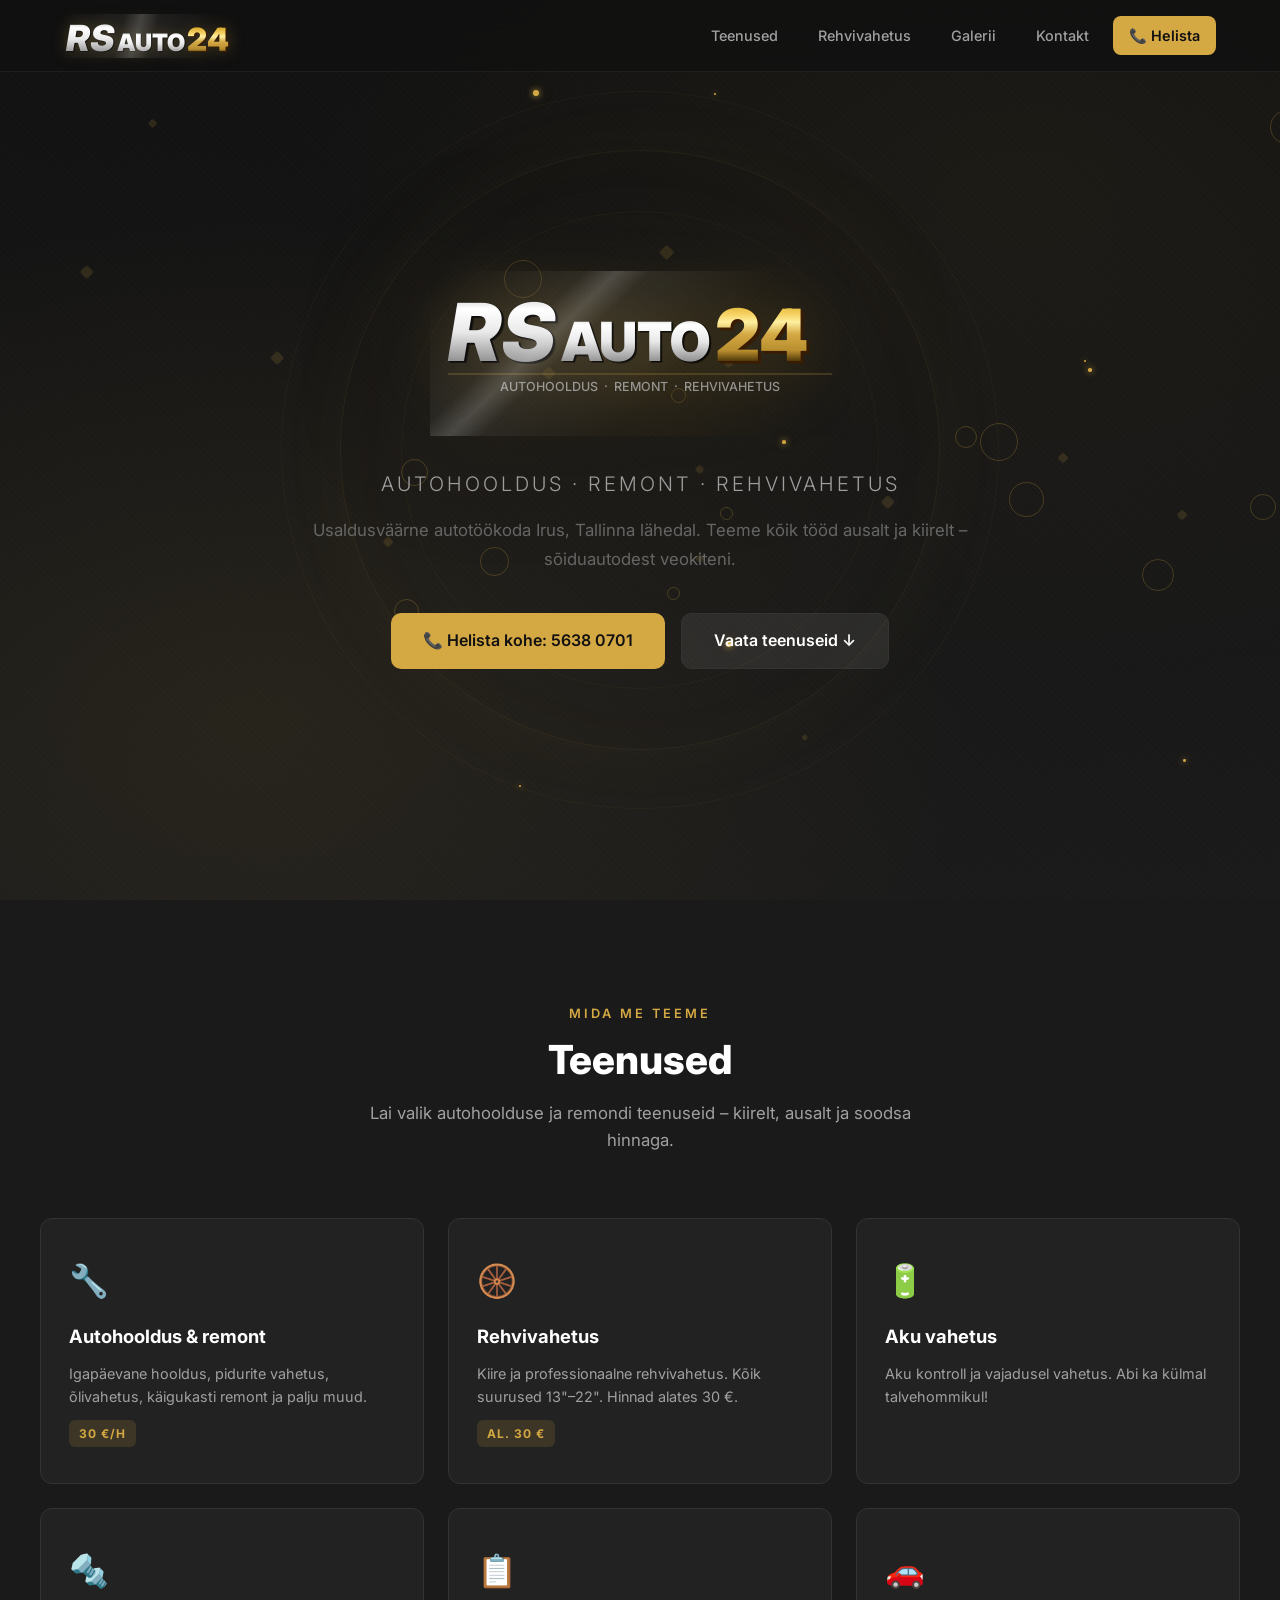
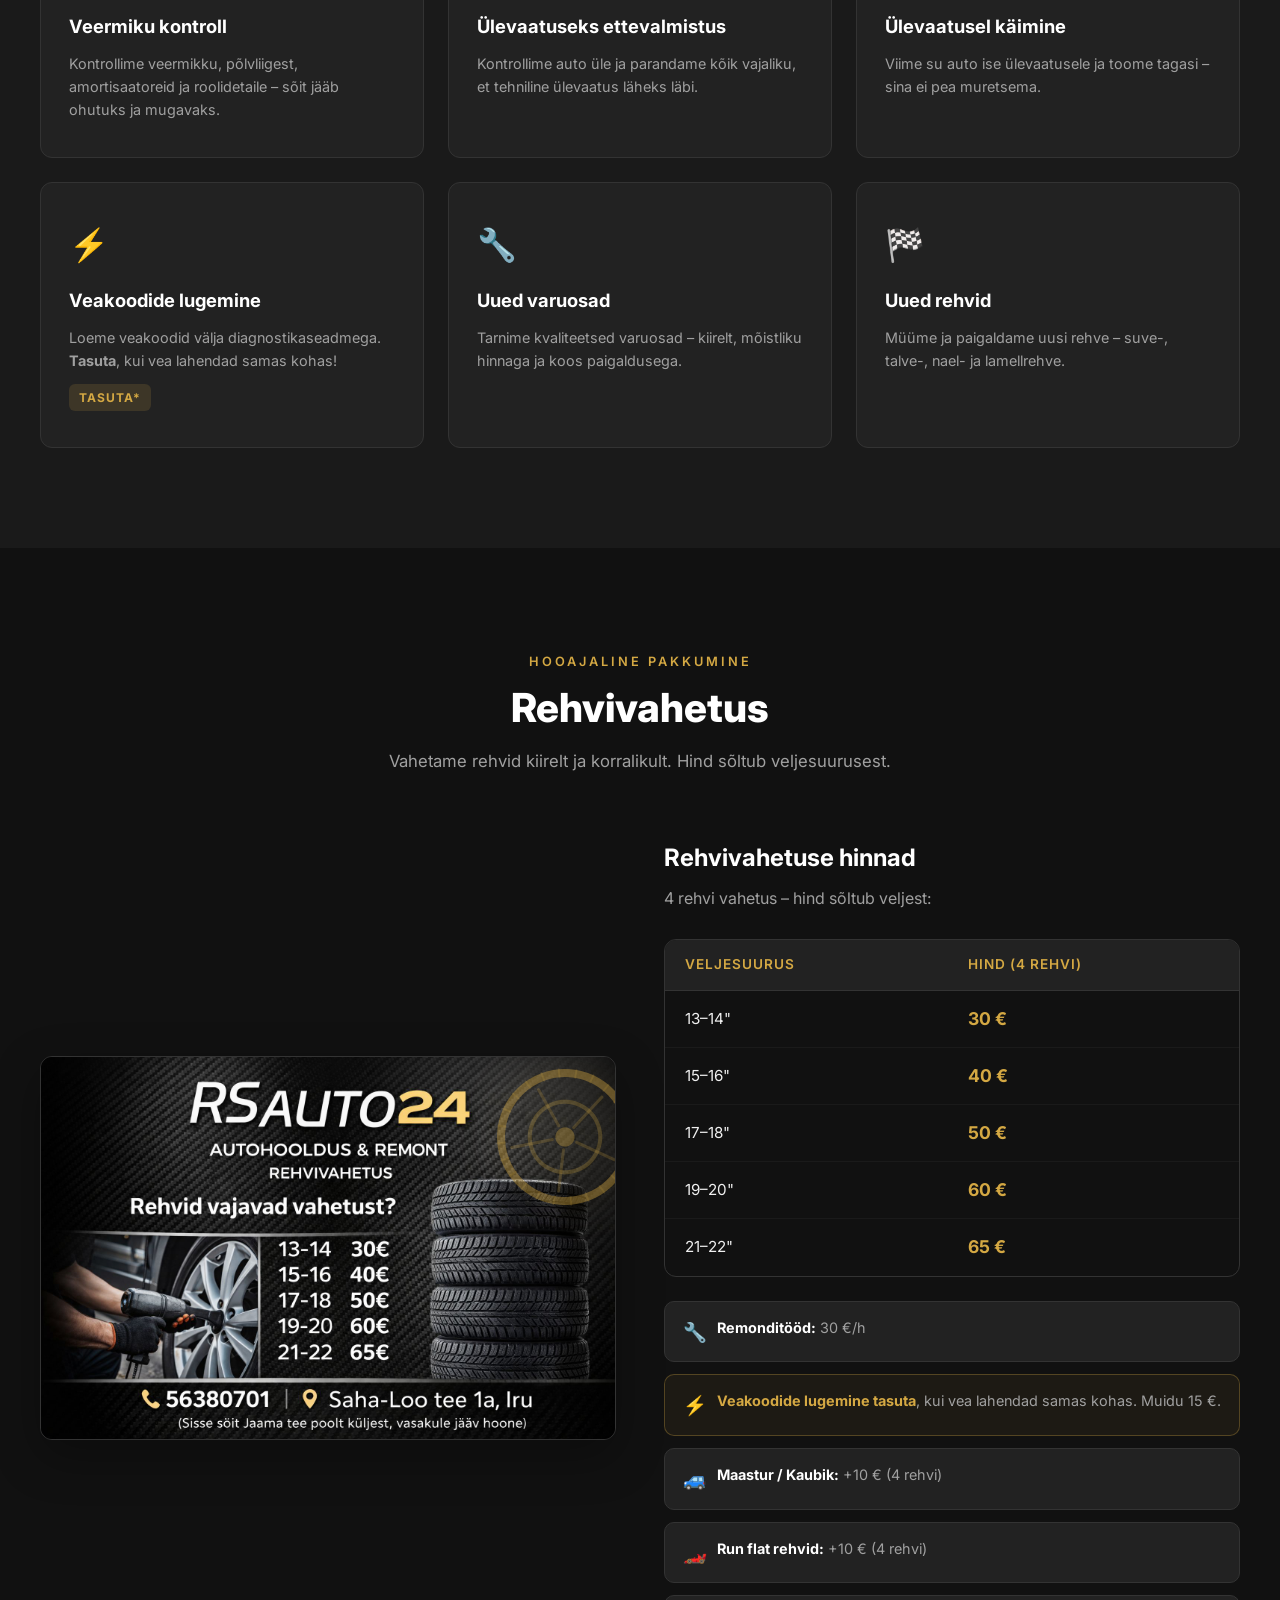
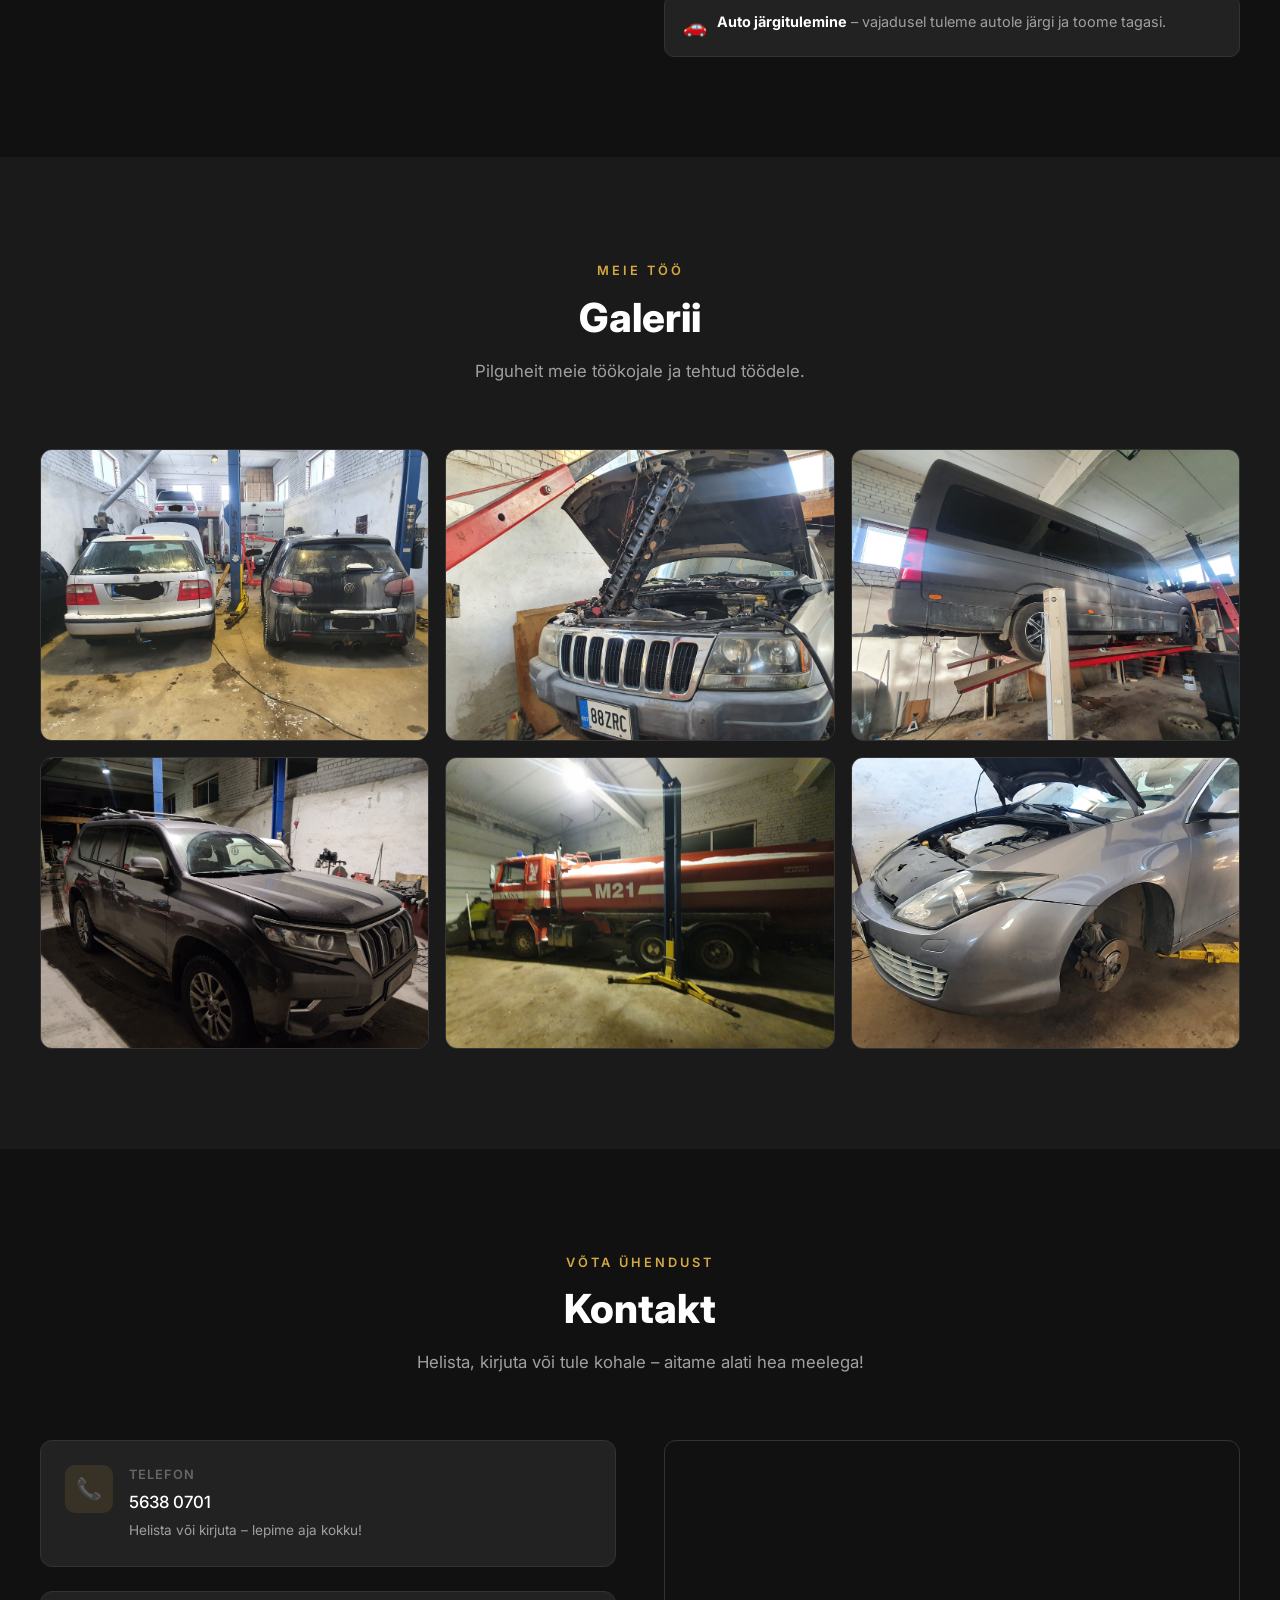
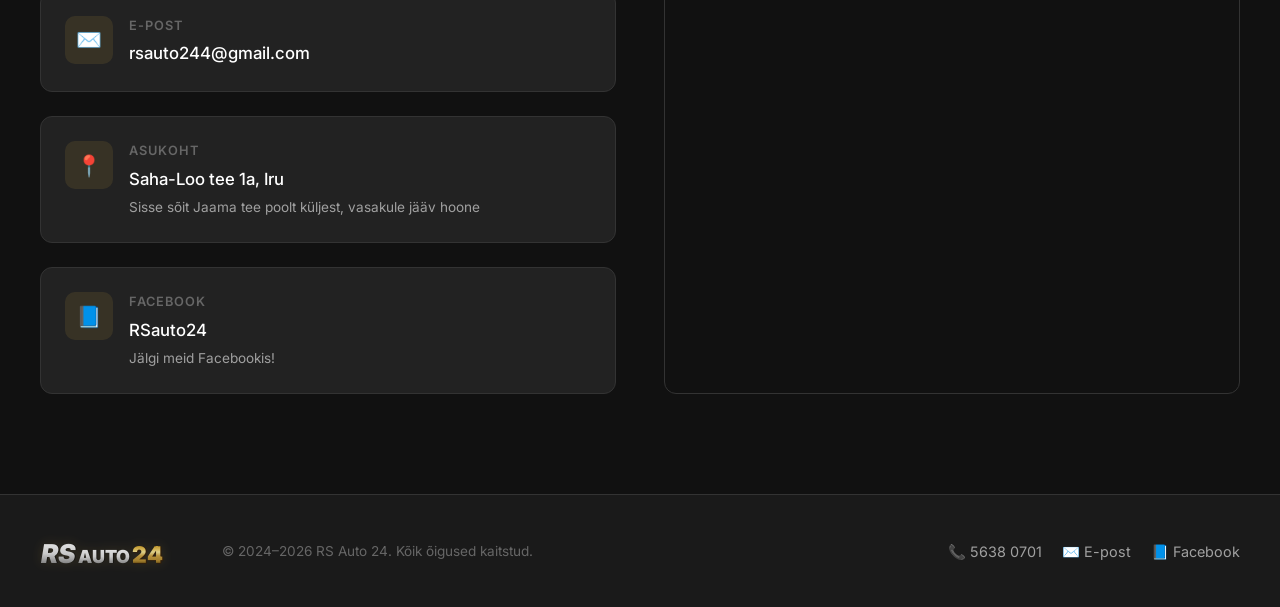
==== index.html @ 3571e681 "fix: map pin to exact coords 59.453846, 24.920633 (Maardu)" ====
<!DOCTYPE html>
<html lang="et">
<head>
  <meta charset="UTF-8">
  <meta name="viewport" content="width=device-width, initial-scale=1.0">
  <title>RS Auto 24 – Autohooldus & Remont | Iru, Tallinn</title>
  <meta name="description" content="RS Auto 24 – professionaalne autohooldus, remont ja rehvivahetus Irus, Tallinna lähedal. Remonditööd al. 30€/h. Rehvivahetus al. 30€. Helista 5638 0701!">
  <meta name="keywords" content="autoremont, autohooldus, rehvivahetus, Iru, Tallinn, RS Auto 24, veakoodide lugemine, aku vahetus, ülevaatus">
  <meta name="robots" content="index, follow">
  <link rel="canonical" href="https://rsauto24.ee">

  <!-- Open Graph -->
  <meta property="og:title" content="RS Auto 24 – Autohooldus & Remont">
  <meta property="og:description" content="Professionaalne autohooldus, remont ja rehvivahetus Irus. Helista 5638 0701!">
  <meta property="og:image" content="assets/logo.jpg">
  <meta property="og:type" content="website">
  <meta property="og:locale" content="et_EE">

  <!-- Styles -->
  <link rel="stylesheet" href="styles.css">

  <!-- JSON-LD Schema -->
  <script type="application/ld+json">
  {
    "@context": "https://schema.org",
    "@type": "AutoRepair",
    "name": "RS Auto 24",
    "description": "Autohooldus, remont ja rehvivahetus Irus, Tallinna lähedal.",
    "image": "assets/logo.jpg",
    "telephone": "+3725638 0701",
    "email": "rsauto244@gmail.com",
    "address": {
      "@type": "PostalAddress",
      "streetAddress": "Saha-Loo tee 1a",
      "addressLocality": "Iru",
      "addressCountry": "EE"
    },
    "geo": {
      "@type": "GeoCoordinates",
      "latitude": 59.4527,
      "longitude": 24.8738
    },
    "url": "https://rsauto24.ee",
    "sameAs": [
      "https://www.facebook.com/profile.php?id=100089255232353"
    ],
    "priceRange": "€€",
    "openingHoursSpecification": {
      "@type": "OpeningHoursSpecification",
      "dayOfWeek": ["Monday","Tuesday","Wednesday","Thursday","Friday"],
      "opens": "09:00",
      "closes": "18:00"
    }
  }
  </script>
</head>
<body>

  <!-- ============ HEADER ============ -->
  <header class="header" id="top">
    <div class="header-inner">
      <a href="#top" class="header-logo-link" id="headerLogoLink">
        <canvas id="headerLogoCanvas" class="header-logo-canvas" aria-label="RS Auto 24 logo"></canvas>
      </a>
      <nav class="nav-links" id="navLinks">
        <a href="#teenused">Teenused</a>
        <a href="#rehvivahetus">Rehvivahetus</a>
        <a href="#galerii">Galerii</a>
        <a href="#kontakt">Kontakt</a>
        <a href="tel:+37256380701" class="nav-cta">📞 Helista</a>
      </nav>
      <button class="mobile-menu-btn" id="mobileMenuBtn" aria-label="Menüü">
        <span></span>
        <span></span>
        <span></span>
      </button>
    </div>
  </header>

  <!-- ============ HERO ============ -->
  <section class="hero" id="hero">
    <div class="hero-bg"></div>
    <!-- Floating 3D particles -->
    <div class="hero-particles" id="heroParticles"></div>
    <!-- Animated glow ring -->
    <div class="hero-glow-ring"></div>
    <div class="hero-content">
      <canvas id="heroLogoCanvas" class="hero-logo-canvas" aria-label="RS Auto 24"></canvas>
      <p class="hero-tagline">Autohooldus · Remont · Rehvivahetus</p>
      <p class="hero-subtitle">Usaldusväärne autotöökoda Irus, Tallinna lähedal. Teeme kõik tööd ausalt ja kiirelt – sõiduautodest veokiteni.</p>
      <div class="hero-actions">
        <a href="tel:+37256380701" class="btn btn-primary">📞 Helista kohe: 5638 0701</a>
        <a href="#teenused" class="btn btn-secondary">Vaata teenuseid ↓</a>
      </div>
    </div>
  </section>

  <!-- ============ TEENUSED (Services) ============ -->
  <section class="section section-alt" id="teenused">
    <div class="container">
      <div class="section-header fade-in">
        <span class="section-label">Mida me teeme</span>
        <h2 class="section-title">Teenused</h2>
        <p class="section-desc">Lai valik autohoolduse ja remondi teenuseid – kiirelt, ausalt ja soodsa hinnaga.</p>
      </div>

      <div class="services-grid stagger-children">
        <div class="service-card fade-in">
          <span class="service-icon">🔧</span>
          <h3>Autohooldus & remont</h3>
          <p>Igapäevane hooldus, pidurite vahetus, õlivahetus, käigukasti remont ja palju muud.</p>
          <span class="service-badge">30 €/h</span>
        </div>

        <div class="service-card fade-in">
          <span class="service-icon">🛞</span>
          <h3>Rehvivahetus</h3>
          <p>Kiire ja professionaalne rehvivahetus. Kõik suurused 13"–22". Hinnad alates 30 €.</p>
          <span class="service-badge">Al. 30 €</span>
        </div>

        <div class="service-card fade-in">
          <span class="service-icon">🔋</span>
          <h3>Aku vahetus</h3>
          <p>Aku kontroll ja vajadusel vahetus. Abi ka külmal talvehommikul!</p>
        </div>

        <div class="service-card fade-in">
          <span class="service-icon">🔩</span>
          <h3>Veermiku kontroll</h3>
          <p>Kontrollime veermikku, põlvliigest, amortisaatoreid ja roolidetaile – sõit jääb ohutuks ja mugavaks.</p>
        </div>
        <div class="service-card fade-in">
          <span class="service-icon">📋</span>
          <h3>Ülevaatuseks ettevalmistus</h3>
          <p>Kontrollime auto üle ja parandame kõik vajaliku, et tehniline ülevaatus läheks läbi.</p>
        </div>

        <div class="service-card fade-in">
          <span class="service-icon">🚗</span>
          <h3>Ülevaatusel käimine</h3>
          <p>Viime su auto ise ülevaatusele ja toome tagasi – sina ei pea muretsema.</p>
        </div>

        <div class="service-card fade-in">
          <span class="service-icon">⚡</span>
          <h3>Veakoodide lugemine</h3>
          <p>Loeme veakoodid välja diagnostikaseadmega. <strong>Tasuta</strong>, kui vea lahendad samas kohas!</p>
          <span class="service-badge">Tasuta*</span>
        </div>

        <div class="service-card fade-in">
          <span class="service-icon">🔧</span>
          <h3>Uued varuosad</h3>
          <p>Tarnime kvaliteetsed varuosad – kiirelt, mõistliku hinnaga ja koos paigaldusega.</p>
        </div>

        <div class="service-card fade-in">
          <span class="service-icon">🏁</span>
          <h3>Uued rehvid</h3>
          <p>Müüme ja paigaldame uusi rehve – suve-, talve-, nael- ja lamellrehve.</p>
        </div>
      </div>
    </div>
  </section>

  <!-- ============ REHVIVAHETUS (Tire Change Pricing) ============ -->
  <section class="section" id="rehvivahetus">
    <div class="container">
      <div class="section-header fade-in">
        <span class="section-label">Hooajaline pakkumine</span>
        <h2 class="section-title">Rehvivahetus</h2>
        <p class="section-desc">Vahetame rehvid kiirelt ja korralikult. Hind sõltub veljesuurusest.</p>
      </div>

      <div class="pricing-section">
        <div class="pricing-image fade-in">
          <img src="assets/tire-prices.jpg" alt="RS Auto 24 rehvivahetuse hinnad" loading="lazy">
          <!-- 3D rotating tire overlay -->
          <canvas id="tireCanvas" class="tire-canvas"></canvas>
        </div>

        <div class="pricing-content fade-in">
          <h3>Rehvivahetuse hinnad</h3>
          <p>4 rehvi vahetus – hind sõltub veljest:</p>

          <table class="price-table">
            <thead>
              <tr>
                <th>Veljesuurus</th>
                <th>Hind (4 rehvi)</th>
              </tr>
            </thead>
            <tbody>
              <tr>
                <td>13–14"</td>
                <td class="price">30 €</td>
              </tr>
              <tr>
                <td>15–16"</td>
                <td class="price">40 €</td>
              </tr>
              <tr>
                <td>17–18"</td>
                <td class="price">50 €</td>
              </tr>
              <tr>
                <td>19–20"</td>
                <td class="price">60 €</td>
              </tr>
              <tr>
                <td>21–22"</td>
                <td class="price">65 €</td>
              </tr>
            </tbody>
          </table>

          <div class="pricing-extra">
            <div class="pricing-note">
              <span class="note-icon">🔧</span>
              <div><strong>Remonditööd:</strong> 30 €/h</div>
            </div>
            <div class="pricing-note highlight">
              <span class="note-icon">⚡</span>
              <div><strong>Veakoodide lugemine tasuta</strong>, kui vea lahendad samas kohas. Muidu 15 €.</div>
            </div>
            <div class="pricing-note">
              <span class="note-icon">🚙</span>
              <div><strong>Maastur / Kaubik:</strong> +10 € (4 rehvi)</div>
            </div>
            <div class="pricing-note">
              <span class="note-icon">🏎️</span>
              <div><strong>Run flat rehvid:</strong> +10 € (4 rehvi)</div>
            </div>
            <div class="pricing-note">
              <span class="note-icon">🚗</span>
              <div><strong>Auto järgitulemine</strong> – vajadusel tuleme autole järgi ja toome tagasi.</div>
            </div>
          </div>
        </div>
      </div>
    </div>
  </section>

  <!-- ============ GALERII (Gallery) ============ -->
  <section class="section section-alt" id="galerii">
    <div class="container">
      <div class="section-header fade-in">
        <span class="section-label">Meie töö</span>
        <h2 class="section-title">Galerii</h2>
        <p class="section-desc">Pilguheit meie töökojale ja tehtud töödele.</p>
      </div>

      <div class="gallery-grid stagger-children">
        <div class="gallery-item fade-in">
          <img src="assets/gallery-1.jpg" alt="RS Auto 24 töökoda – autod tõstukil" loading="lazy">
          <span class="gallery-caption">Avar töökoda mitme tõstukiga</span>
        </div>
        <div class="gallery-item fade-in">
          <img src="assets/gallery-2.jpg" alt="Mootori remont – ploki peade vahetus" loading="lazy">
          <span class="gallery-caption">Mootori kapitaalremont</span>
        </div>
        <div class="gallery-item fade-in">
          <img src="assets/gallery-3.jpg" alt="Suur sõiduk tõstukil – VW buss" loading="lazy">
          <span class="gallery-caption">Ka suuremad sõidukid mahutame</span>
        </div>
        <div class="gallery-item fade-in">
          <img src="assets/gallery-4.jpg" alt="Toyota Land Cruiser töökjas" loading="lazy">
          <span class="gallery-caption">Toyota Land Cruiser hoolduses</span>
        </div>
        <div class="gallery-item fade-in">
          <img src="assets/gallery-5.jpg" alt="Tuletõrjeauto remondis" loading="lazy">
          <span class="gallery-caption">Tuletõrjeauto hooldus</span>
        </div>
        <div class="gallery-item fade-in">
          <img src="assets/gallery-6.jpg" alt="Auto piduriketta vahetus" loading="lazy">
          <span class="gallery-caption">Pidurite hooldus ja vahetus</span>
        </div>
      </div>
    </div>
  </section>

  <!-- ============ KONTAKT (Contact) ============ -->
  <section class="section" id="kontakt">
    <div class="container">
      <div class="section-header fade-in">
        <span class="section-label">Võta ühendust</span>
        <h2 class="section-title">Kontakt</h2>
        <p class="section-desc">Helista, kirjuta või tule kohale – aitame alati hea meelega!</p>
      </div>

      <div class="contact-grid">
        <div class="contact-info fade-in">
          <div class="contact-card">
            <div class="contact-icon">📞</div>
            <div>
              <h4>Telefon</h4>
              <a href="tel:+37256380701">5638 0701</a>
              <p class="contact-direction">Helista või kirjuta – lepime aja kokku!</p>
            </div>
          </div>

          <div class="contact-card">
            <div class="contact-icon">✉️</div>
            <div>
              <h4>E-post</h4>
              <a href="mailto:rsauto244@gmail.com">rsauto244@gmail.com</a>
            </div>
          </div>

          <div class="contact-card">
            <div class="contact-icon">📍</div>
            <div>
              <h4>Asukoht</h4>
              <p>Saha-Loo tee 1a, Iru</p>
              <p class="contact-direction">Sisse sõit Jaama tee poolt küljest, vasakule jääv hoone</p>
            </div>
          </div>

          <div class="contact-card">
            <div class="contact-icon">📘</div>
            <div>
              <h4>Facebook</h4>
              <a href="https://www.facebook.com/profile.php?id=100089255232353" target="_blank" rel="noopener noreferrer">RSauto24</a>
              <p class="contact-direction">Jälgi meid Facebookis!</p>
            </div>
          </div>
        </div>

        <div class="contact-map fade-in">
          <iframe
            src="https://www.google.com/maps/embed?pb=!1m18!1m12!1m3!1d500!2d24.920633!3d59.453846!2m3!1f0!2f0!3f0!3m2!1i1024!2i768!4f13.1!3m3!1m2!1s0x0%3A0x0!2zNTnCsDI3JzE0LjkiTiAyNMKwNTUnMjMuNCJF!5e0!3m2!1set!2see!4v1711300000002!5m2!1set!2see"
            allowfullscreen=""
            loading="lazy"
            referrerpolicy="no-referrer-when-downgrade"
            title="RS Auto 24 asukoht kaardil">
          </iframe>
        </div>
      </div>
    </div>
  </section>

  <!-- ============ FOOTER ============ -->
  <footer class="footer">
    <div class="footer-inner">
      <div class="footer-left">
        <canvas id="footerLogoCanvas" class="footer-logo-canvas" aria-label="RS Auto 24"></canvas>
        <span class="footer-text">© 2024–2026 RS Auto 24. Kõik õigused kaitstud.</span>
      </div>
      <div class="footer-links">
        <a href="tel:+37256380701">📞 5638 0701</a>
        <a href="mailto:rsauto244@gmail.com">✉️ E-post</a>
        <a href="https://www.facebook.com/profile.php?id=100089255232353" target="_blank" rel="noopener noreferrer">📘 Facebook</a>
      </div>
    </div>
  </footer>

  <script src="script.js"></script>
</body>
</html>
---- styles.css ----
/* ============================================
   RS Auto 24 – Dark Premium Theme
   ============================================ */

@import url('https://fonts.googleapis.com/css2?family=Inter:wght@300;400;500;600;700;800;900&display=swap');

/* --- CSS Variables --- */
:root {
  --bg-primary: #111111;
  --bg-secondary: #1a1a1a;
  --bg-card: #222222;
  --bg-card-hover: #2a2a2a;
  --gold: #D4A843;
  --gold-light: #e8c36a;
  --gold-dark: #b88e2f;
  --white: #ffffff;
  --text-primary: #f0f0f0;
  --text-secondary: #a0a0a0;
  --text-muted: #666666;
  --border: #333333;
  --shadow: rgba(0, 0, 0, 0.4);
  --font: 'Inter', -apple-system, BlinkMacSystemFont, sans-serif;
  --max-width: 1200px;
  --header-height: 72px;
  --radius: 12px;
  --transition: 0.3s cubic-bezier(0.4, 0, 0.2, 1);
}

/* --- Reset --- */
*, *::before, *::after {
  margin: 0;
  padding: 0;
  box-sizing: border-box;
}

html {
  scroll-behavior: smooth;
  scroll-padding-top: var(--header-height);
}

body {
  font-family: var(--font);
  background: var(--bg-primary);
  color: var(--text-primary);
  line-height: 1.6;
  -webkit-font-smoothing: antialiased;
  overflow-x: hidden;
}

img {
  max-width: 100%;
  height: auto;
  display: block;
}

a {
  color: var(--gold);
  text-decoration: none;
  transition: color var(--transition);
}

a:hover {
  color: var(--gold-light);
}

ul {
  list-style: none;
}

/* --- Header --- */
.header {
  position: fixed;
  top: 0;
  left: 0;
  right: 0;
  z-index: 1000;
  background: rgba(17, 17, 17, 0.85);
  backdrop-filter: blur(20px);
  -webkit-backdrop-filter: blur(20px);
  border-bottom: 1px solid rgba(255, 255, 255, 0.06);
  height: var(--header-height);
  transition: all var(--transition);
}

.header.scrolled {
  background: rgba(17, 17, 17, 0.95);
  box-shadow: 0 4px 30px var(--shadow);
}

.header-inner {
  max-width: var(--max-width);
  margin: 0 auto;
  padding: 0 24px;
  height: 100%;
  display: flex;
  align-items: center;
  justify-content: space-between;
}

.header-logo-canvas {
  height: 44px;
  width: auto;
  display: block;
  cursor: pointer;
  filter: drop-shadow(0 0 8px rgba(212, 168, 67, 0.25));
  transition: filter var(--transition), transform var(--transition);
}

.header-logo-link {
  display: flex;
  align-items: center;
  text-decoration: none;
}

.header-logo-link:hover .header-logo-canvas {
  filter: drop-shadow(0 0 16px rgba(212, 168, 67, 0.5));
  transform: scale(1.04);
}

.nav-links {
  display: flex;
  gap: 8px;
}

.nav-links a {
  color: var(--text-secondary);
  font-size: 0.9rem;
  font-weight: 500;
  padding: 8px 16px;
  border-radius: 8px;
  transition: all var(--transition);
}

.nav-links a:hover,
.nav-links a.active {
  color: var(--white);
  background: rgba(255, 255, 255, 0.06);
}

.nav-cta {
  background: var(--gold) !important;
  color: var(--bg-primary) !important;
  font-weight: 600 !important;
}

.nav-cta:hover {
  background: var(--gold-light) !important;
  transform: translateY(-1px);
}

/* Mobile menu button */
.mobile-menu-btn {
  display: none;
  flex-direction: column;
  gap: 5px;
  background: none;
  border: none;
  cursor: pointer;
  padding: 8px;
}

.mobile-menu-btn span {
  display: block;
  width: 24px;
  height: 2px;
  background: var(--white);
  border-radius: 2px;
  transition: all var(--transition);
}

/* --- Hero --- */
.hero {
  position: relative;
  min-height: 100vh;
  display: flex;
  align-items: center;
  justify-content: center;
  text-align: center;
  padding: 120px 24px 80px;
  overflow: hidden;
}

.hero-bg {
  position: absolute;
  inset: 0;
  background:
    radial-gradient(ellipse at 20% 80%, rgba(212, 168, 67, 0.08) 0%, transparent 50%),
    radial-gradient(ellipse at 80% 20%, rgba(212, 168, 67, 0.05) 0%, transparent 50%),
    linear-gradient(180deg, var(--bg-primary) 0%, var(--bg-secondary) 100%);
  z-index: 0;
}

/* Carbon fiber texture pattern */
.hero-bg::after {
  content: '';
  position: absolute;
  inset: 0;
  background-image: 
    repeating-linear-gradient(
      45deg,
      transparent,
      transparent 2px,
      rgba(255, 255, 255, 0.015) 2px,
      rgba(255, 255, 255, 0.015) 4px
    );
  opacity: 0.5;
}

.hero-content {
  position: relative;
  z-index: 1;
  max-width: 700px;
}

.hero-logo-canvas {
  width: 420px;
  max-width: 85vw;
  height: auto;
  display: block;
  margin: 0 auto 32px;
  filter:
    drop-shadow(0 0 40px rgba(212, 168, 67, 0.35))
    drop-shadow(0 4px 60px rgba(0, 0, 0, 0.6));
  animation: heroLogoFloat 6s ease-in-out infinite;
}

@keyframes heroLogoFloat {
  0%, 100% { transform: translateY(0) rotateX(0deg); }
  50%       { transform: translateY(-10px) rotateX(2deg); }
}

.footer-logo-canvas {
  height: 32px;
  width: auto;
  display: block;
  filter: drop-shadow(0 0 6px rgba(212, 168, 67, 0.2));
  opacity: 0.85;
}

.hero-tagline {
  font-size: 1.25rem;
  font-weight: 300;
  color: var(--text-secondary);
  letter-spacing: 3px;
  text-transform: uppercase;
  margin-bottom: 16px;
}

.hero-subtitle {
  font-size: 1.05rem;
  color: var(--text-muted);
  margin-bottom: 40px;
  line-height: 1.7;
}

.hero-actions {
  display: flex;
  gap: 16px;
  justify-content: center;
  flex-wrap: wrap;
}

/* --- Buttons --- */
.btn {
  display: inline-flex;
  align-items: center;
  gap: 8px;
  padding: 14px 32px;
  border-radius: 10px;
  font-family: var(--font);
  font-size: 1rem;
  font-weight: 600;
  border: none;
  cursor: pointer;
  transition: all var(--transition);
  text-decoration: none;
}

.btn-primary {
  background: var(--gold);
  color: var(--bg-primary);
}

.btn-primary:hover {
  background: var(--gold-light);
  color: var(--bg-primary);
  transform: translateY(-2px);
  box-shadow: 0 8px 24px rgba(212, 168, 67, 0.3);
}

.btn-secondary {
  background: rgba(255, 255, 255, 0.08);
  color: var(--white);
  border: 1px solid var(--border);
}

.btn-secondary:hover {
  background: rgba(255, 255, 255, 0.12);
  color: var(--white);
  transform: translateY(-2px);
}

/* --- Sections --- */
.section {
  padding: 100px 24px;
}

.section-alt {
  background: var(--bg-secondary);
}

.container {
  max-width: var(--max-width);
  margin: 0 auto;
}

.section-header {
  text-align: center;
  margin-bottom: 64px;
}

.section-label {
  display: inline-block;
  font-size: 0.8rem;
  font-weight: 600;
  color: var(--gold);
  letter-spacing: 3px;
  text-transform: uppercase;
  margin-bottom: 12px;
}

.section-title {
  font-size: 2.5rem;
  font-weight: 800;
  color: var(--white);
  margin-bottom: 16px;
  line-height: 1.2;
}

.section-desc {
  font-size: 1.05rem;
  color: var(--text-secondary);
  max-width: 600px;
  margin: 0 auto;
}

/* --- Services --- */
.services-grid {
  display: grid;
  grid-template-columns: repeat(3, 1fr);
  gap: 24px;
}

.service-card {
  background: var(--bg-card);
  border-radius: var(--radius);
  padding: 36px 28px;
  border: 1px solid var(--border);
  transition: all var(--transition);
  position: relative;
  overflow: hidden;
}

.service-card::before {
  content: '';
  position: absolute;
  top: 0;
  left: 0;
  right: 0;
  height: 3px;
  background: linear-gradient(90deg, var(--gold), var(--gold-light));
  transform: scaleX(0);
  transform-origin: left;
  transition: transform var(--transition);
}

.service-card:hover {
  background: var(--bg-card-hover);
  transform: translateY(-4px);
  border-color: rgba(212, 168, 67, 0.2);
  box-shadow: 0 12px 40px rgba(0, 0, 0, 0.3);
}

.service-card:hover::before {
  transform: scaleX(1);
}

.service-icon {
  font-size: 2rem;
  margin-bottom: 16px;
  display: block;
}

.service-card h3 {
  font-size: 1.15rem;
  font-weight: 700;
  color: var(--white);
  margin-bottom: 10px;
}

.service-card p {
  font-size: 0.9rem;
  color: var(--text-secondary);
  line-height: 1.6;
}

.service-badge {
  display: inline-block;
  background: rgba(212, 168, 67, 0.15);
  color: var(--gold);
  font-size: 0.75rem;
  font-weight: 700;
  padding: 4px 10px;
  border-radius: 6px;
  margin-top: 12px;
  text-transform: uppercase;
  letter-spacing: 1px;
}

/* --- Pricing Table --- */
.pricing-section {
  display: grid;
  grid-template-columns: 1fr 1fr;
  gap: 48px;
  align-items: center;
}

.pricing-image {
  border-radius: var(--radius);
  overflow: hidden;
  border: 1px solid var(--border);
  box-shadow: 0 16px 48px rgba(0, 0, 0, 0.3);
  position: relative;
}

.pricing-image img {
  width: 100%;
  height: auto;
  display: block;
}

.pricing-content h3 {
  font-size: 1.5rem;
  font-weight: 700;
  color: var(--white);
  margin-bottom: 8px;
}

.pricing-content > p {
  color: var(--text-secondary);
  margin-bottom: 28px;
}

.price-table {
  width: 100%;
  border-collapse: separate;
  border-spacing: 0;
  border-radius: var(--radius);
  overflow: hidden;
  border: 1px solid var(--border);
}

.price-table thead th {
  background: var(--bg-card);
  color: var(--gold);
  font-weight: 600;
  font-size: 0.85rem;
  letter-spacing: 1px;
  text-transform: uppercase;
  padding: 14px 20px;
  text-align: left;
  border-bottom: 1px solid var(--border);
}

.price-table tbody td {
  padding: 14px 20px;
  border-bottom: 1px solid rgba(255, 255, 255, 0.04);
  font-size: 0.95rem;
}

.price-table tbody tr {
  transition: background var(--transition);
}

.price-table tbody tr:hover {
  background: rgba(212, 168, 67, 0.06);
}

.price-table tbody tr:last-child td {
  border-bottom: none;
}

.price-table .price {
  color: var(--gold);
  font-weight: 700;
  font-size: 1.1rem;
}

.pricing-extra {
  margin-top: 24px;
  display: flex;
  flex-direction: column;
  gap: 12px;
}

.pricing-note {
  display: flex;
  align-items: flex-start;
  gap: 10px;
  padding: 14px 18px;
  background: var(--bg-card);
  border-radius: 10px;
  border: 1px solid var(--border);
  font-size: 0.9rem;
  color: var(--text-secondary);
}

.pricing-note .note-icon {
  font-size: 1.2rem;
  flex-shrink: 0;
  margin-top: 1px;
}

.pricing-note strong {
  color: var(--white);
}

.pricing-note.highlight {
  border-color: rgba(212, 168, 67, 0.3);
  background: rgba(212, 168, 67, 0.06);
}

.pricing-note.highlight strong {
  color: var(--gold);
}

/* --- Gallery --- */
.gallery-grid {
  display: grid;
  grid-template-columns: repeat(3, 1fr);
  gap: 16px;
}

.gallery-item {
  position: relative;
  border-radius: var(--radius);
  overflow: hidden;
  aspect-ratio: 4/3;
  cursor: pointer;
  border: 1px solid var(--border);
}

.gallery-item img {
  width: 100%;
  height: 100%;
  object-fit: cover;
  transition: transform 0.5s ease;
}

.gallery-item:hover img {
  transform: scale(1.06);
}

.gallery-item::after {
  content: '';
  position: absolute;
  inset: 0;
  background: linear-gradient(180deg, transparent 50%, rgba(0, 0, 0, 0.5) 100%);
  opacity: 0;
  transition: opacity var(--transition);
}

.gallery-item:hover::after {
  opacity: 1;
}

.gallery-caption {
  position: absolute;
  bottom: 0;
  left: 0;
  right: 0;
  padding: 16px;
  z-index: 1;
  color: var(--white);
  font-size: 0.85rem;
  font-weight: 500;
  opacity: 0;
  transform: translateY(8px);
  transition: all var(--transition);
}

.gallery-item:hover .gallery-caption {
  opacity: 1;
  transform: translateY(0);
}

/* --- Contact --- */
.contact-grid {
  display: grid;
  grid-template-columns: 1fr 1fr;
  gap: 48px;
}

.contact-info {
  display: flex;
  flex-direction: column;
  gap: 24px;
}

.contact-card {
  display: flex;
  align-items: flex-start;
  gap: 16px;
  padding: 24px;
  background: var(--bg-card);
  border-radius: var(--radius);
  border: 1px solid var(--border);
  transition: all var(--transition);
}

.contact-card:hover {
  border-color: rgba(212, 168, 67, 0.2);
  transform: translateX(4px);
}

.contact-icon {
  width: 48px;
  height: 48px;
  border-radius: 10px;
  background: rgba(212, 168, 67, 0.12);
  display: flex;
  align-items: center;
  justify-content: center;
  font-size: 1.3rem;
  flex-shrink: 0;
}

.contact-card h4 {
  font-size: 0.8rem;
  font-weight: 600;
  color: var(--text-muted);
  text-transform: uppercase;
  letter-spacing: 1px;
  margin-bottom: 4px;
}

.contact-card p,
.contact-card a {
  font-size: 1.05rem;
  color: var(--white);
  font-weight: 500;
}

.contact-card a:hover {
  color: var(--gold);
}

.contact-direction {
  font-size: 0.85rem !important;
  color: var(--text-secondary) !important;
  font-weight: 400 !important;
  margin-top: 4px;
}

.contact-map {
  border-radius: var(--radius);
  overflow: hidden;
  border: 1px solid var(--border);
  height: 100%;
  min-height: 360px;
}

.contact-map iframe {
  width: 100%;
  height: 100%;
  border: 0;
  display: block;
}

/* --- Footer --- */
.footer {
  background: var(--bg-secondary);
  border-top: 1px solid var(--border);
  padding: 40px 24px;
}

.footer-inner {
  max-width: var(--max-width);
  margin: 0 auto;
  display: flex;
  align-items: center;
  justify-content: space-between;
  gap: 16px;
  flex-wrap: wrap;
}

.footer-left {
  display: flex;
  align-items: center;
  gap: 12px;
}

.footer-logo {
  height: 32px;
  border-radius: 4px;
}

.footer-text {
  font-size: 0.85rem;
  color: var(--text-muted);
}

.footer-links {
  display: flex;
  gap: 20px;
  align-items: center;
}

.footer-links a {
  color: var(--text-secondary);
  font-size: 0.9rem;
  transition: color var(--transition);
}

.footer-links a:hover {
  color: var(--gold);
}

/* --- Animations --- */
.fade-in {
  opacity: 0;
  transform: translateY(24px);
  transition: opacity 0.6s ease, transform 0.6s ease;
}

.fade-in.visible {
  opacity: 1;
  transform: translateY(0);
}

/* Staggered children */
.stagger-children .fade-in:nth-child(1) { transition-delay: 0ms; }
.stagger-children .fade-in:nth-child(2) { transition-delay: 80ms; }
.stagger-children .fade-in:nth-child(3) { transition-delay: 160ms; }
.stagger-children .fade-in:nth-child(4) { transition-delay: 240ms; }
.stagger-children .fade-in:nth-child(5) { transition-delay: 320ms; }
.stagger-children .fade-in:nth-child(6) { transition-delay: 400ms; }

/* --- Responsive --- */
@media (max-width: 900px) {
  .services-grid {
    grid-template-columns: repeat(2, 1fr);
  }

  .pricing-section {
    grid-template-columns: 1fr;
    gap: 32px;
  }

  .contact-grid {
    grid-template-columns: 1fr;
  }

  .gallery-grid {
    grid-template-columns: repeat(2, 1fr);
  }

  .section-title {
    font-size: 2rem;
  }

  .section {
    padding: 72px 20px;
  }
}

@media (max-width: 640px) {
  :root {
    --header-height: 64px;
  }

  .nav-links {
    display: none;
    position: fixed;
    top: var(--header-height);
    left: 0;
    right: 0;
    bottom: 0;
    background: rgba(17, 17, 17, 0.98);
    backdrop-filter: blur(20px);
    flex-direction: column;
    padding: 32px 24px;
    gap: 4px;
    z-index: 999;
  }

  .nav-links.open {
    display: flex;
  }

  .nav-links a {
    font-size: 1.1rem;
    padding: 14px 16px;
  }

  .mobile-menu-btn {
    display: flex;
  }

  .mobile-menu-btn.open span:nth-child(1) {
    transform: rotate(45deg) translate(5px, 5px);
  }
  .mobile-menu-btn.open span:nth-child(2) {
    opacity: 0;
  }
  .mobile-menu-btn.open span:nth-child(3) {
    transform: rotate(-45deg) translate(5px, -5px);
  }

  .services-grid {
    grid-template-columns: 1fr;
  }

  .gallery-grid {
    grid-template-columns: 1fr;
  }

  .hero {
    min-height: 85vh;
    padding: 100px 20px 60px;
  }

  .hero-logo {
    width: 260px;
  }

  .hero-tagline {
    font-size: 1rem;
    letter-spacing: 2px;
  }

  .hero-actions {
    flex-direction: column;
    align-items: center;
  }

  .btn {
    width: 100%;
    justify-content: center;
    max-width: 300px;
  }

  .section-title {
    font-size: 1.65rem;
  }

  .section-header {
    margin-bottom: 40px;
  }

  .footer-inner {
    flex-direction: column;
    text-align: center;
  }

  .contact-map {
    min-height: 280px;
  }
}

/* ============================================
   3D / WOW EFFECTS
   ============================================ */

/* --- Hero Floating Particles --- */
.hero-particles {
  position: absolute;
  inset: 0;
  z-index: 0;
  overflow: hidden;
  pointer-events: none;
}

.particle {
  position: absolute;
  border-radius: 50%;
  pointer-events: none;
  will-change: transform;
}

.particle--spark {
  background: var(--gold);
  box-shadow: 0 0 6px var(--gold), 0 0 20px rgba(212, 168, 67, 0.3);
}

.particle--ring {
  border: 1px solid rgba(212, 168, 67, 0.25);
  background: transparent;
}

.particle--hex {
  border-radius: 2px;
  background: rgba(212, 168, 67, 0.15);
  transform: rotate(45deg);
}

@keyframes particleFloat {
  0%   { transform: translate(0, 0) scale(1) rotate(0deg); opacity: 0; }
  10%  { opacity: 1; }
  90%  { opacity: 1; }
  100% { transform: translate(var(--dx), var(--dy)) scale(0.3) rotate(360deg); opacity: 0; }
}

@keyframes particlePulse {
  0%, 100% { transform: scale(1); opacity: 0.4; }
  50%      { transform: scale(1.4); opacity: 0.8; }
}

/* --- Hero Glow Ring --- */
.hero-glow-ring {
  position: absolute;
  top: 50%;
  left: 50%;
  width: 600px;
  height: 600px;
  transform: translate(-50%, -50%);
  border-radius: 50%;
  border: 1px solid rgba(212, 168, 67, 0.08);
  box-shadow:
    0 0 80px rgba(212, 168, 67, 0.04),
    inset 0 0 80px rgba(212, 168, 67, 0.02);
  animation: glowRingPulse 6s ease-in-out infinite, glowRingSpin 30s linear infinite;
  z-index: 0;
  pointer-events: none;
}

.hero-glow-ring::before,
.hero-glow-ring::after {
  content: '';
  position: absolute;
  border-radius: 50%;
  border: 1px solid rgba(212, 168, 67, 0.05);
}

.hero-glow-ring::before {
  inset: -60px;
  animation: glowRingSpin 45s linear reverse infinite;
}

.hero-glow-ring::after {
  inset: 60px;
  animation: glowRingSpin 20s linear infinite;
}

@keyframes glowRingPulse {
  0%, 100% { transform: translate(-50%, -50%) scale(1); opacity: 0.6; }
  50%      { transform: translate(-50%, -50%) scale(1.08); opacity: 1; }
}

@keyframes glowRingSpin {
  from { rotate: 0deg; }
  to   { rotate: 360deg; }
}

/* --- 3D Tilt Service Cards --- */
.services-grid {
  perspective: 1200px;
}

.service-card {
  transform-style: preserve-3d;
  transition: all 0.4s cubic-bezier(0.23, 1, 0.32, 1);
}

.service-card:hover {
  transform: translateY(-4px);
}

.service-card .service-icon {
  transition: transform 0.4s ease;
}

.service-card:hover .service-icon {
  transform: translateZ(30px) scale(1.2);
}

.service-card::after {
  content: '';
  position: absolute;
  inset: 0;
  border-radius: inherit;
  background: radial-gradient(
    600px circle at var(--mouse-x, 50%) var(--mouse-y, 50%),
    rgba(212, 168, 67, 0.06) 0%,
    transparent 60%
  );
  opacity: 0;
  transition: opacity 0.4s ease;
  pointer-events: none;
}

.service-card:hover::after {
  opacity: 1;
}

/* --- Gallery 3D Lift --- */
.gallery-grid {
  perspective: 1400px;
}

.gallery-item {
  transform-style: preserve-3d;
  transition: all 0.5s cubic-bezier(0.23, 1, 0.32, 1);
}

.gallery-item:hover {
  box-shadow:
    0 20px 60px rgba(0, 0, 0, 0.5),
    0 0 30px rgba(212, 168, 67, 0.1);
}

/* Gold glow edge on gallery hover */
.gallery-item::before {
  content: '';
  position: absolute;
  inset: -2px;
  border-radius: var(--radius);
  background: linear-gradient(135deg, var(--gold) 0%, transparent 50%, var(--gold-dark) 100%);
  opacity: 0;
  transition: opacity 0.5s ease;
  z-index: -1;
}

.gallery-item:hover::before {
  opacity: 0.5;
}

/* --- Tire Canvas Overlay --- */
.tire-canvas {
  position: absolute;
  top: 0;
  right: -30px;
  width: 160px;
  height: 160px;
  pointer-events: none;
  z-index: 2;
  filter: drop-shadow(0 0 20px rgba(212, 168, 67, 0.3));
}

/* --- Parallax movement for hero content --- */
.hero-content {
  transform-style: preserve-3d;
}

/* --- Section title gold shimmer --- */
@keyframes shimmer {
  0%   { background-position: -200% center; }
  100% { background-position: 200% center; }
}

.section-title {
  background: linear-gradient(
    90deg,
    var(--white) 0%,
    var(--white) 35%,
    var(--gold-light) 50%,
    var(--white) 65%,
    var(--white) 100%
  );
  background-size: 200% auto;
  -webkit-background-clip: text;
  -webkit-text-fill-color: transparent;
  background-clip: text;
  animation: shimmer 8s linear infinite;
}

/* --- Contact cards 3D --- */
.contact-info {
  perspective: 800px;
}

.contact-card {
  transform-style: preserve-3d;
  transition: all 0.4s cubic-bezier(0.23, 1, 0.32, 1);
}

.contact-card:hover {
  transform: translateX(4px) rotateY(-2deg);
  box-shadow: 8px 8px 30px rgba(0, 0, 0, 0.3);
}

/* --- Pricing table row hover glow --- */
.price-table tbody tr {
  position: relative;
}

.price-table tbody tr::after {
  content: '';
  position: absolute;
  left: 0;
  right: 0;
  top: 0;
  bottom: 0;
  background: linear-gradient(90deg, rgba(212, 168, 67, 0.08) 0%, transparent 100%);
  opacity: 0;
  transition: opacity 0.3s ease;
  pointer-events: none;
}

.price-table tbody tr:hover::after {
  opacity: 1;
}

/* --- Responsive: tone down effects on mobile --- */
@media (max-width: 640px) {
  .hero-glow-ring {
    width: 300px;
    height: 300px;
  }
  
  .tire-canvas {
    width: 100px;
    height: 100px;
    right: -10px;
  }
  
  .services-grid,
  .gallery-grid,
  .contact-info {
    perspective: none;
  }
}
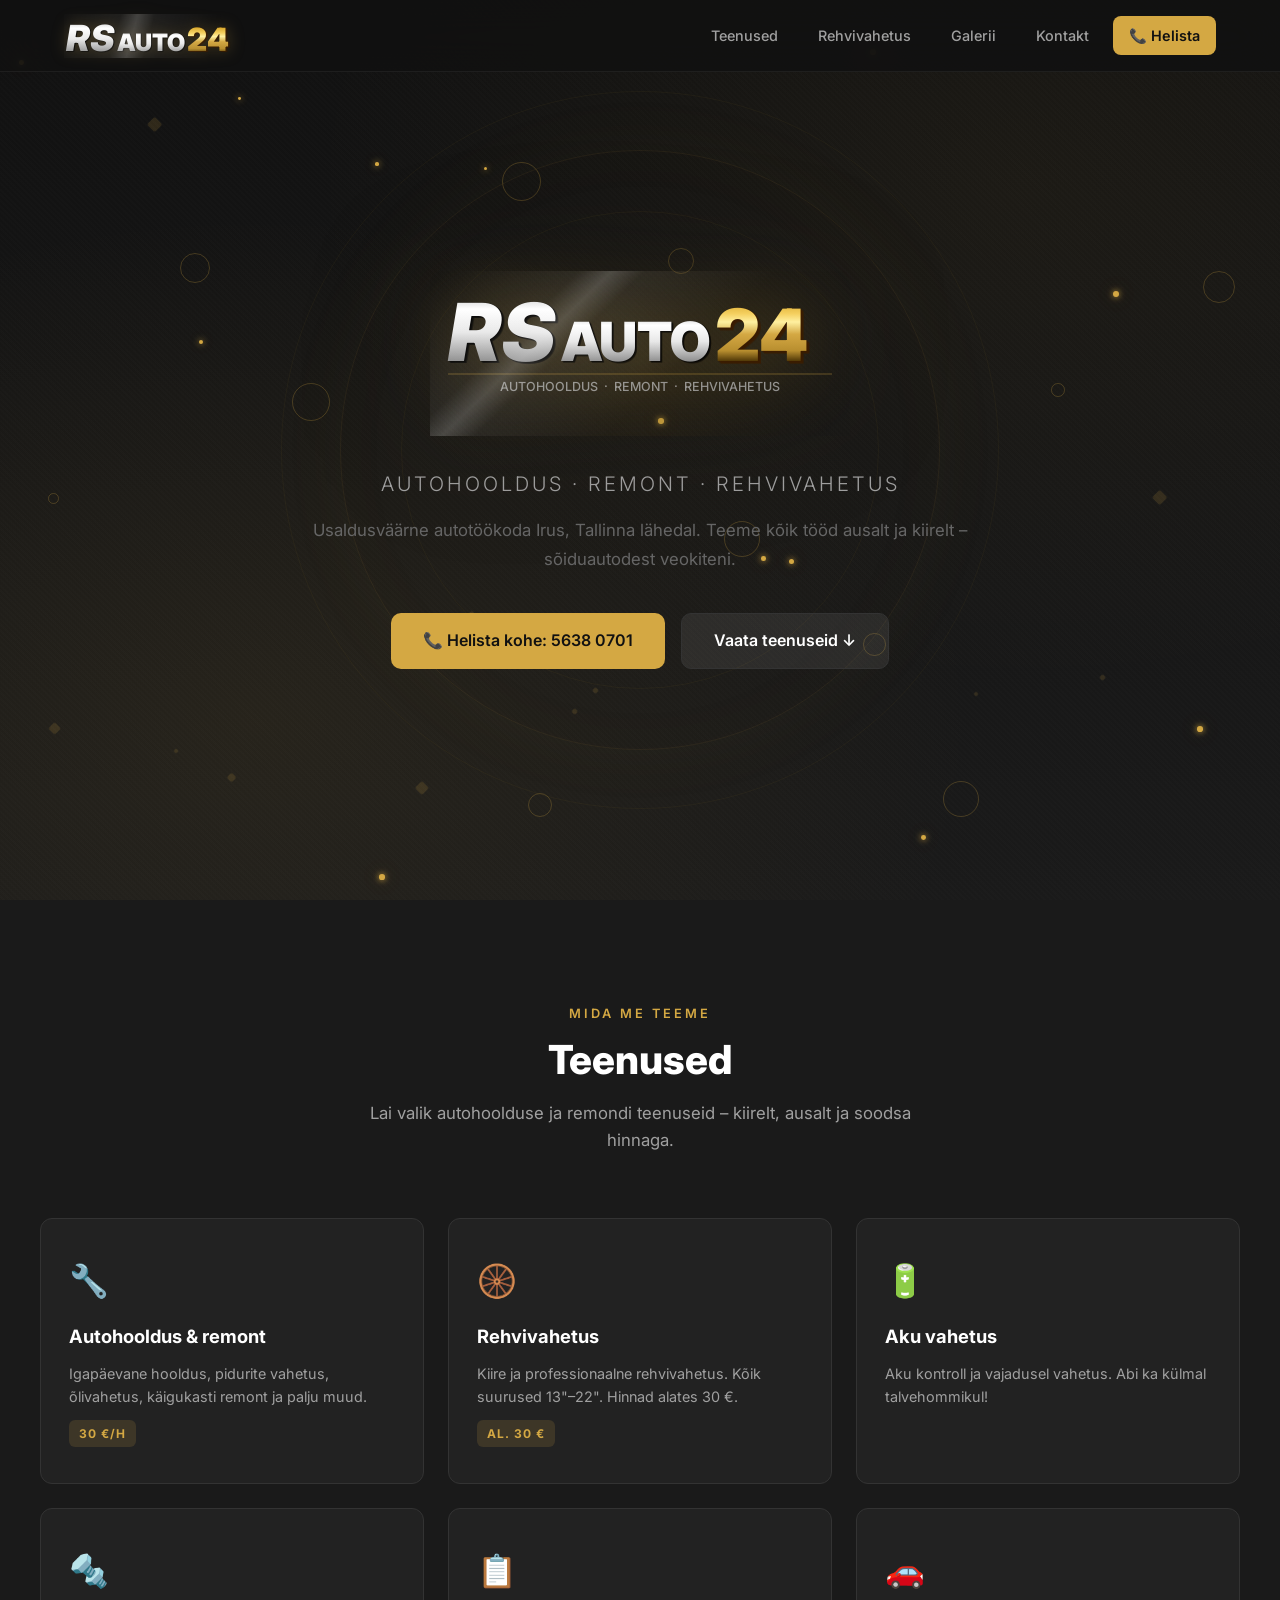
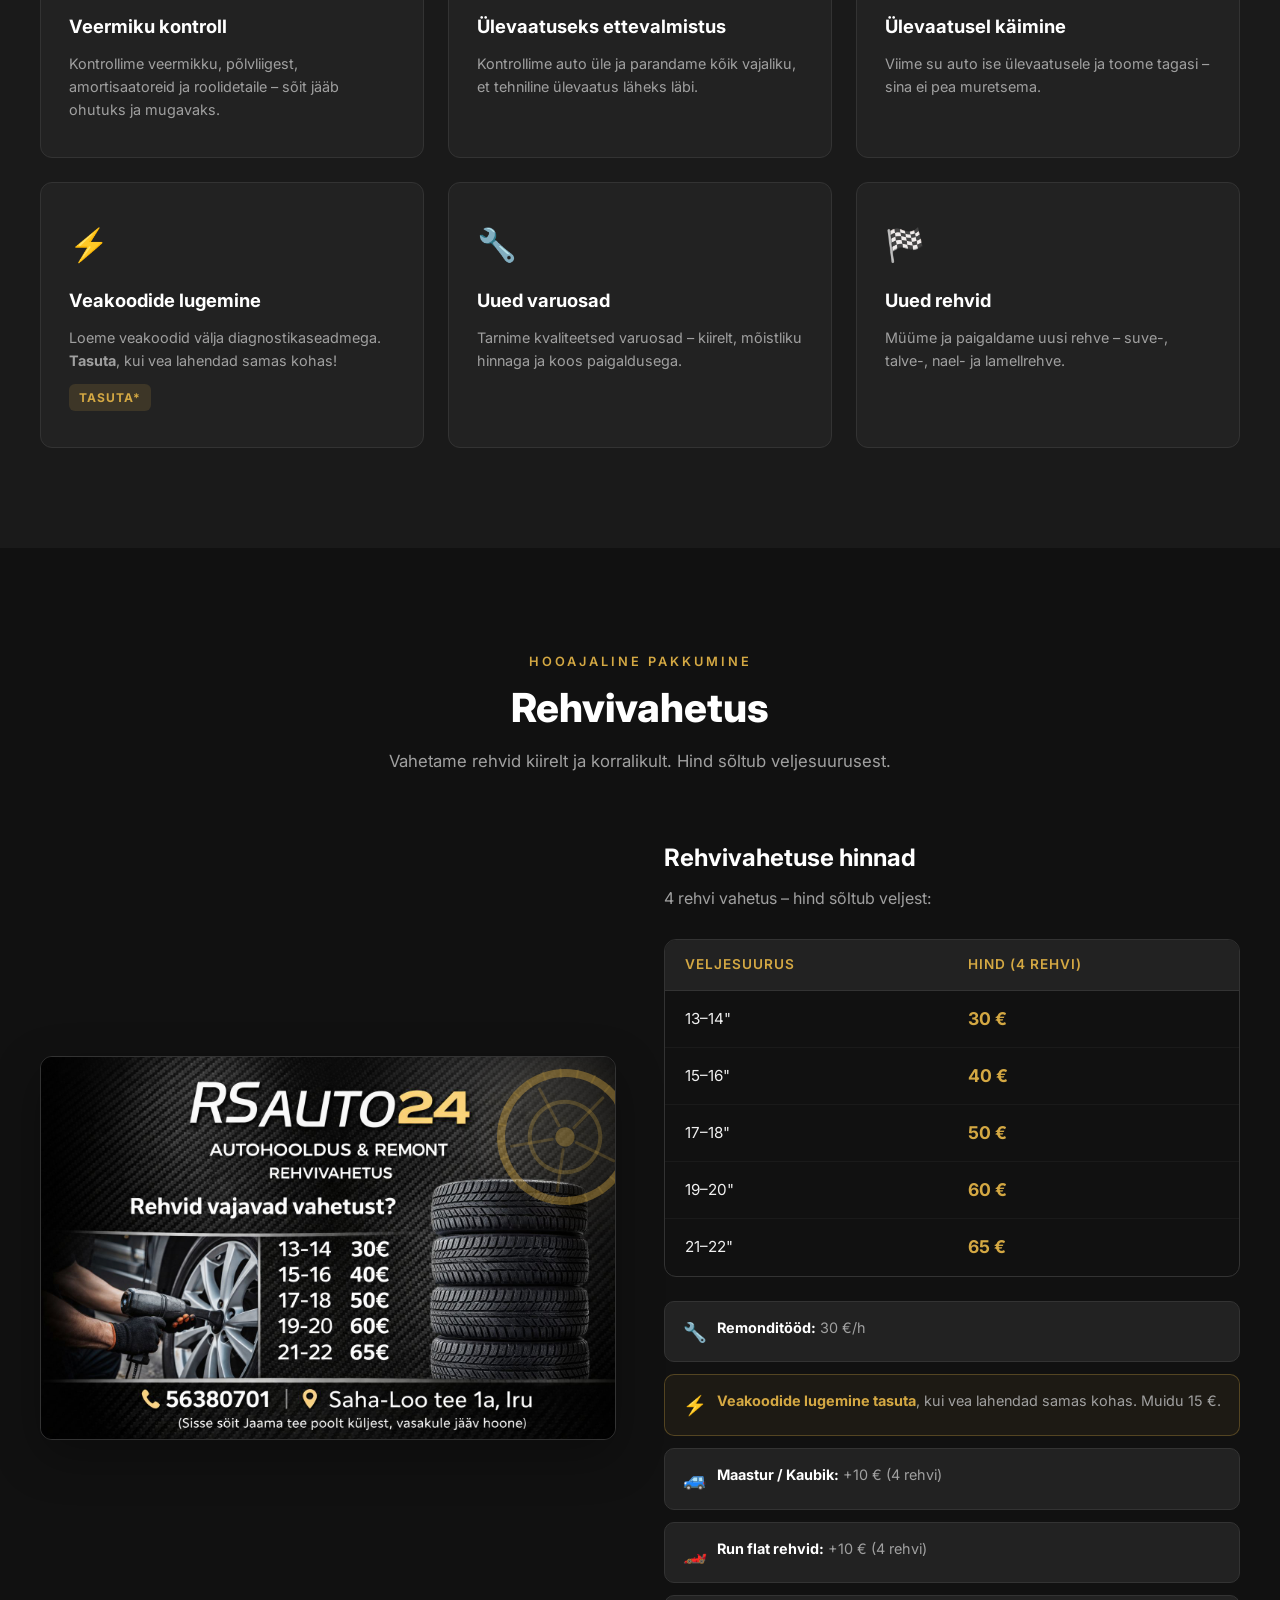
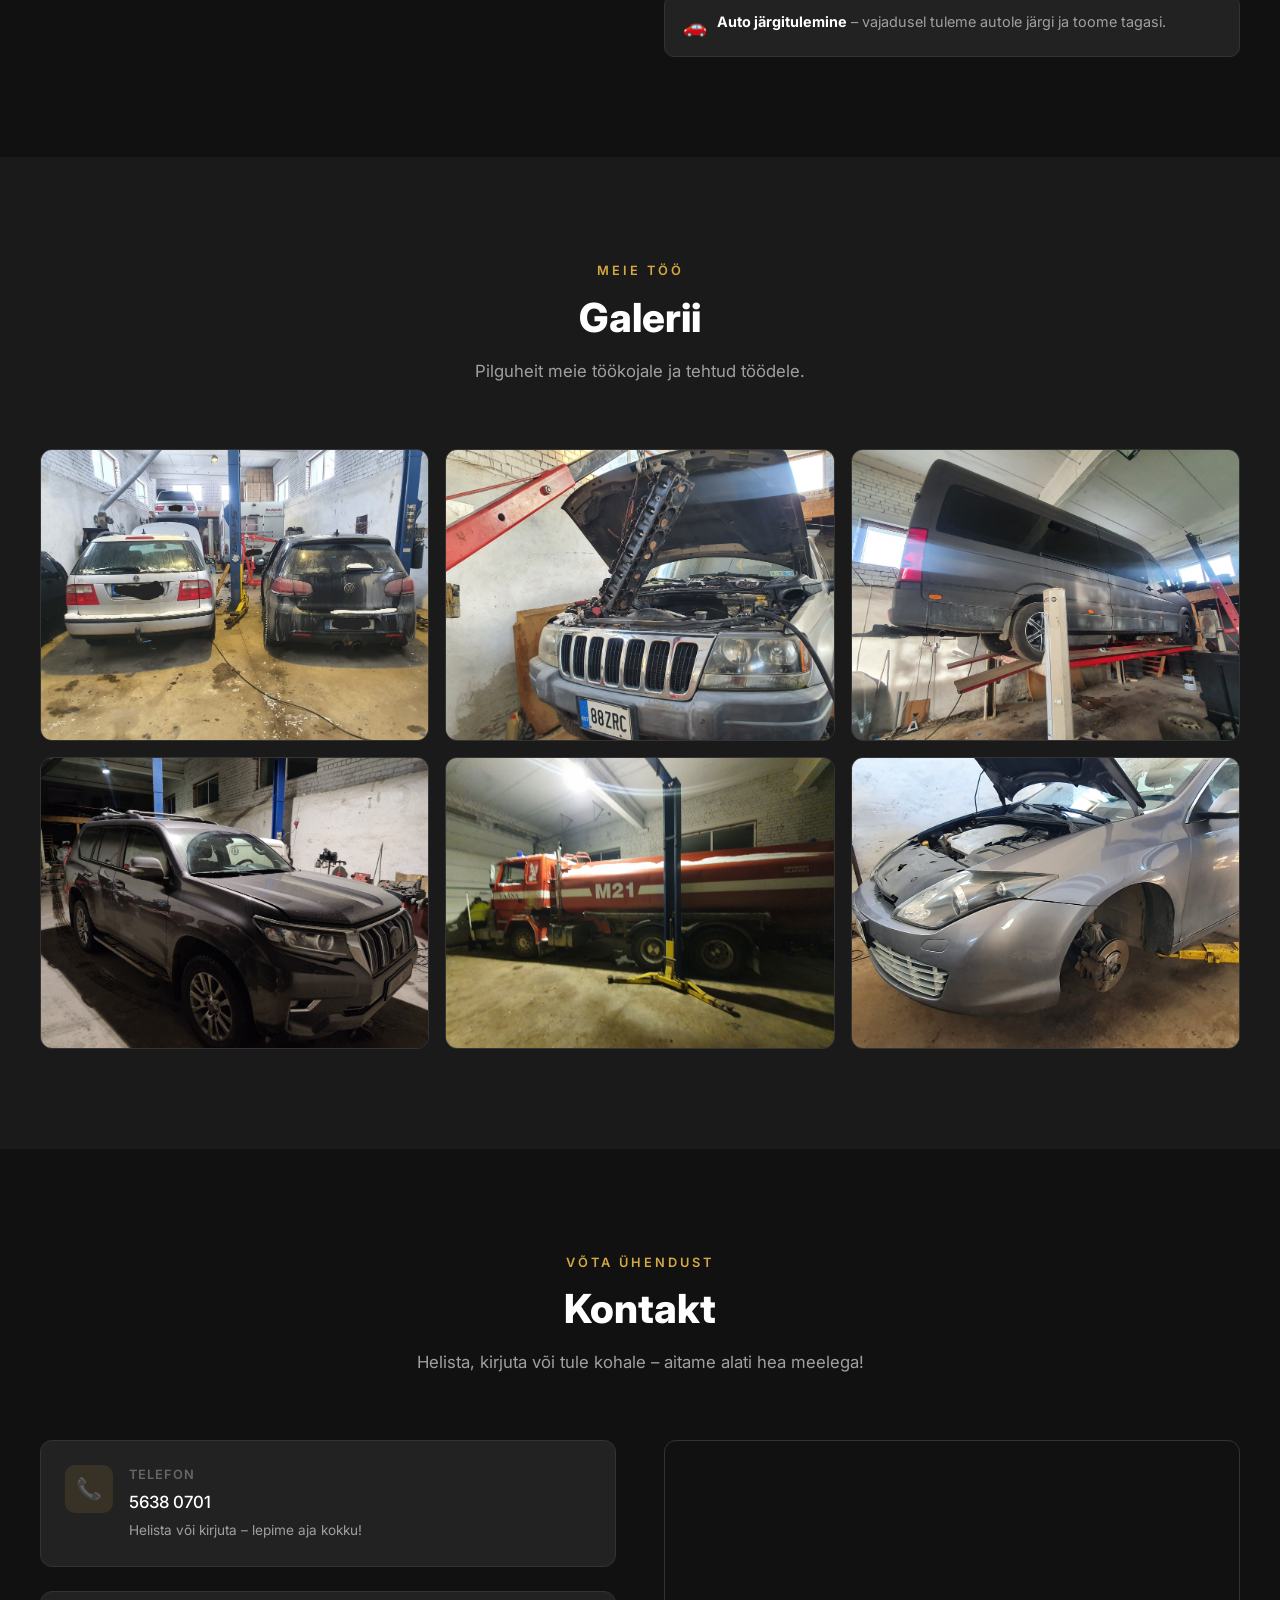
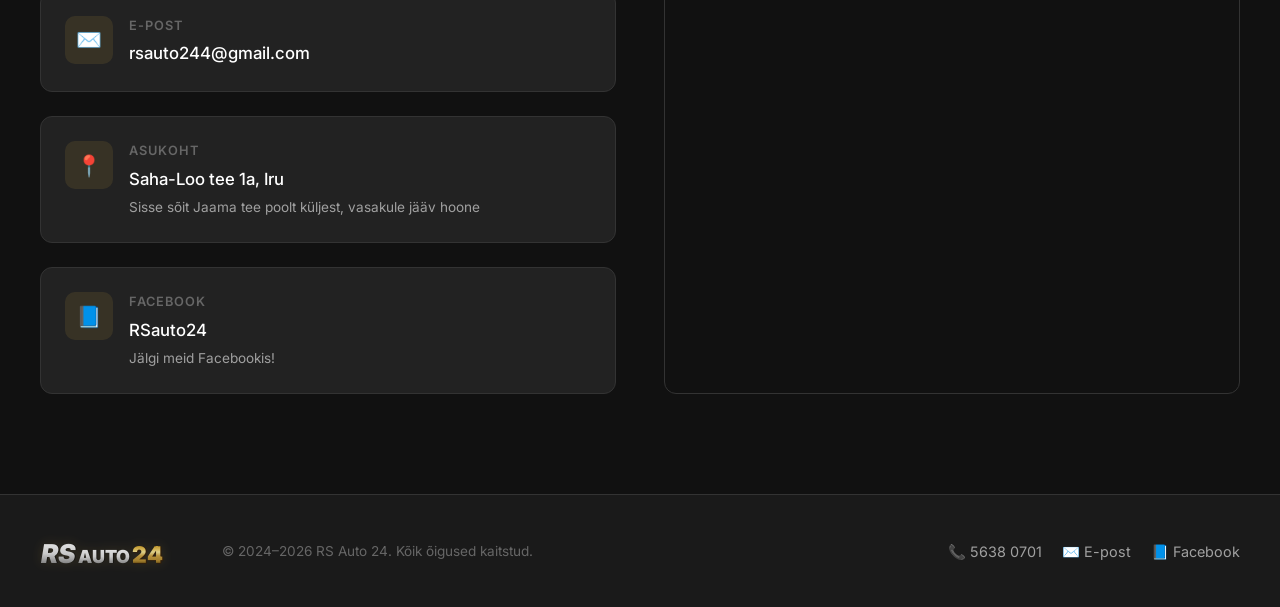
==== commit 3e220a0a: "fix: map pin 59°27'13.6"N 24°55'14.5"E, zoom 17 (1cm≈50m)" ====
--- a/index.html
+++ b/index.html
@@ -329,7 +329,7 @@
 
         <div class="contact-map fade-in">
           <iframe
-            src="https://www.google.com/maps/embed?pb=!1m18!1m12!1m3!1d500!2d24.920633!3d59.453846!2m3!1f0!2f0!3f0!3m2!1i1024!2i768!4f13.1!3m3!1m2!1s0x0%3A0x0!2zNTnCsDI3JzE0LjkiTiAyNMKwNTUnMjMuNCJF!5e0!3m2!1set!2see!4v1711300000002!5m2!1set!2see"
+            src="https://www.google.com/maps/embed?pb=!1m14!1m12!1m3!1d400!2d24.920694!3d59.453778!2m3!1f0!2f0!3f0!3m2!1i1024!2i768!4f13.1!5e0!3m2!1set!2see!4v1711300000003!5m2!1set!2see"
             allowfullscreen=""
             loading="lazy"
             referrerpolicy="no-referrer-when-downgrade"
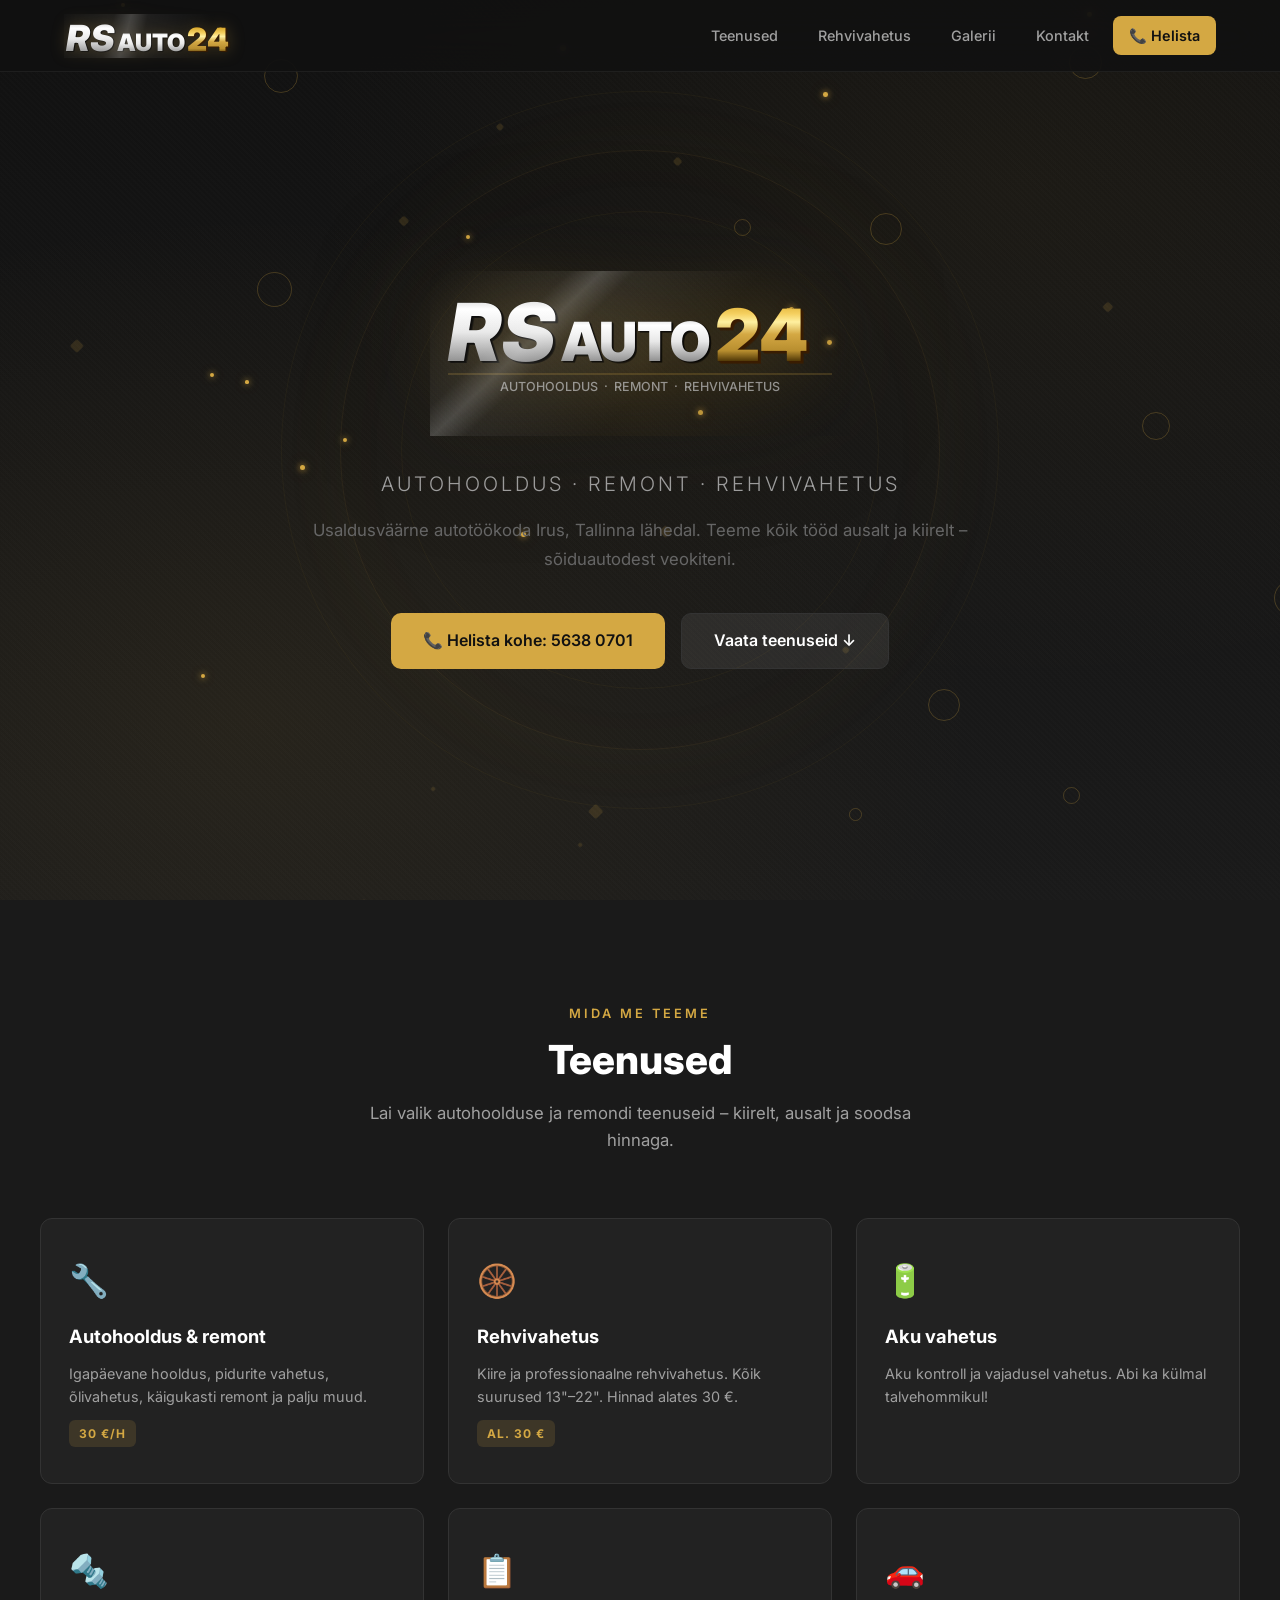
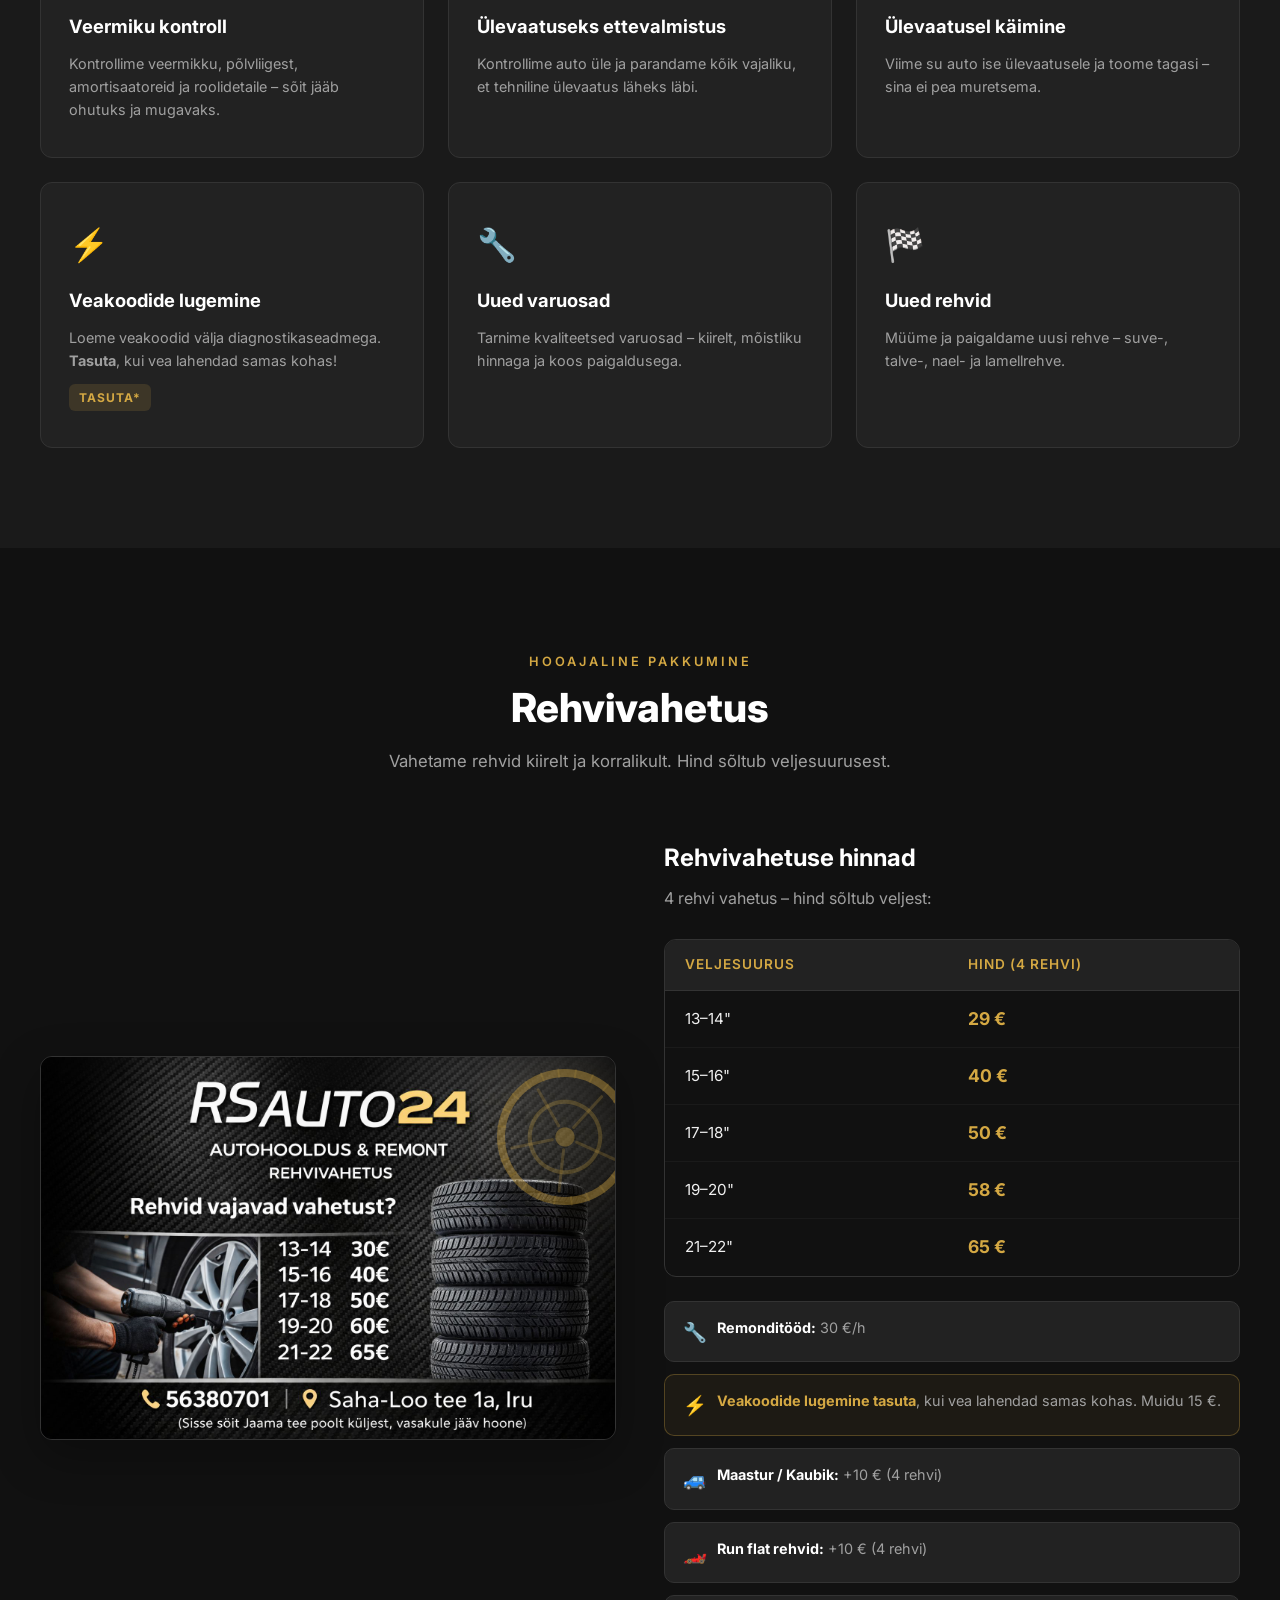
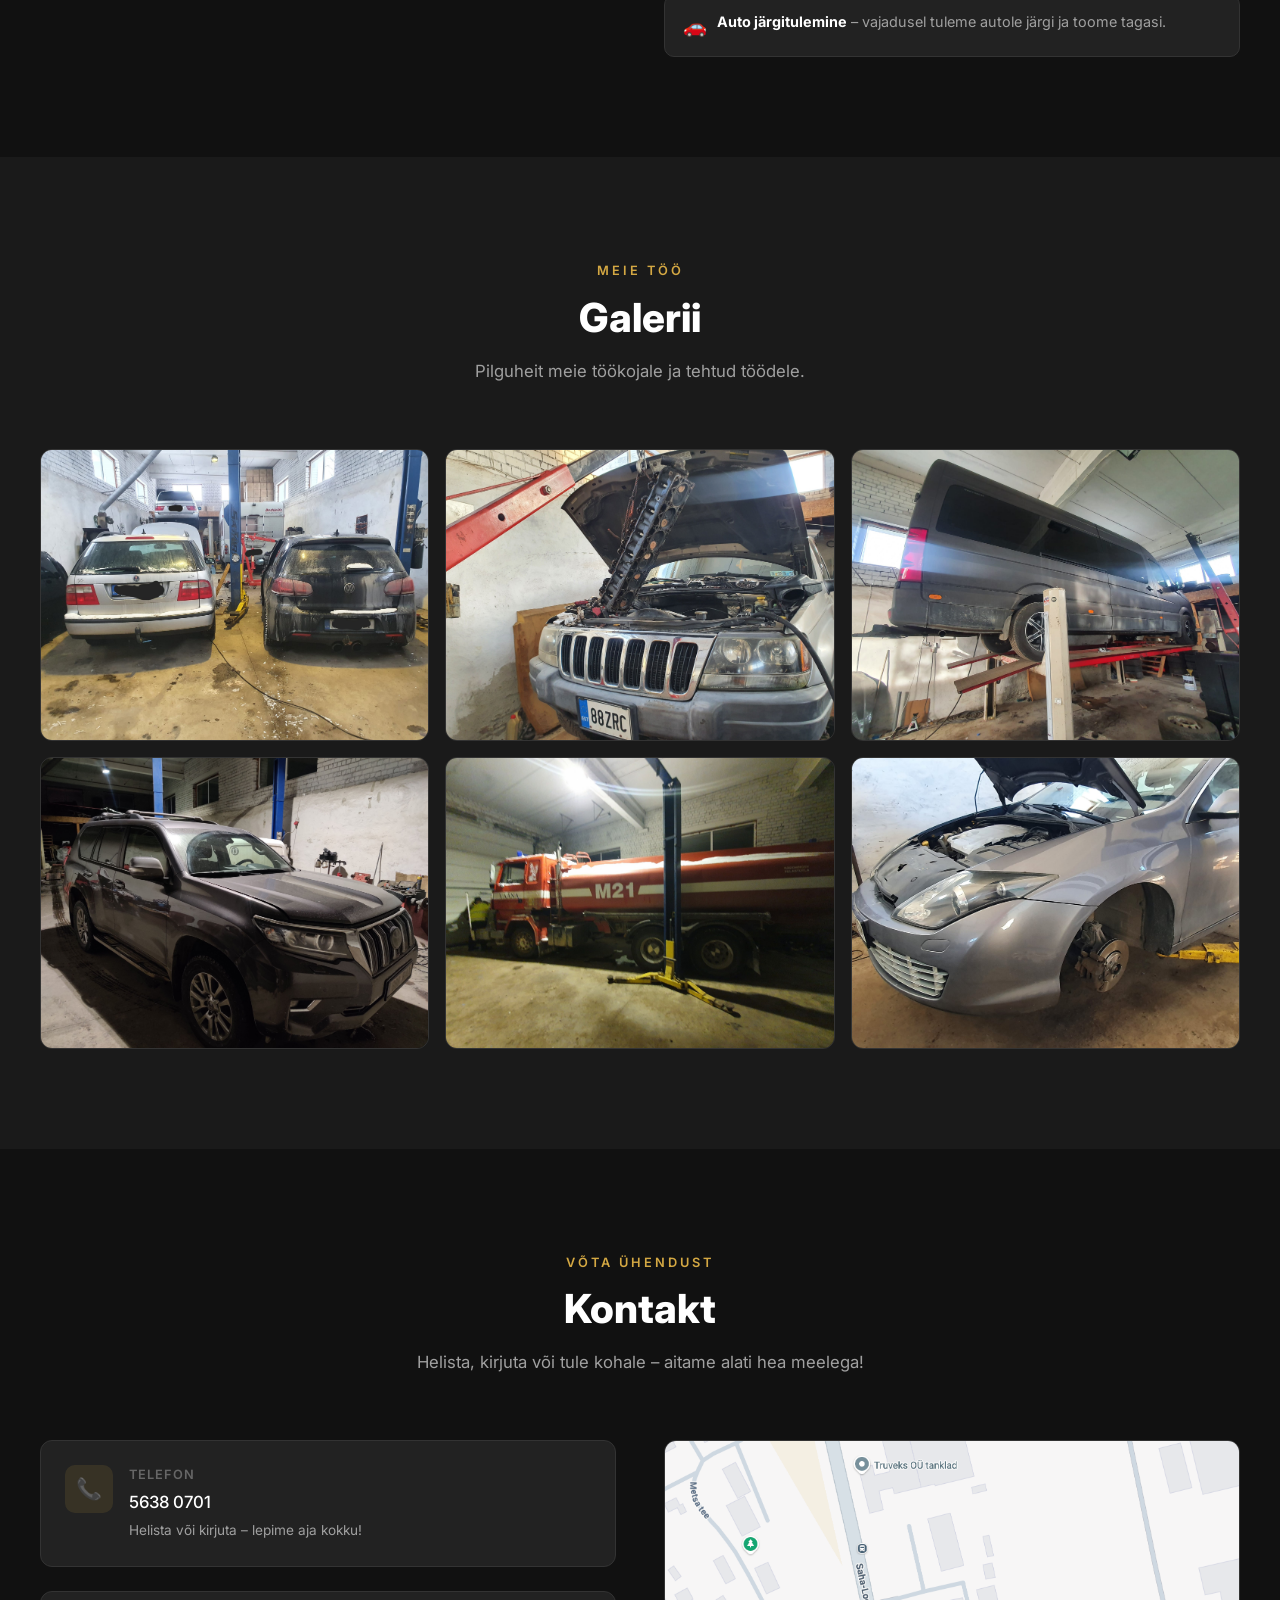
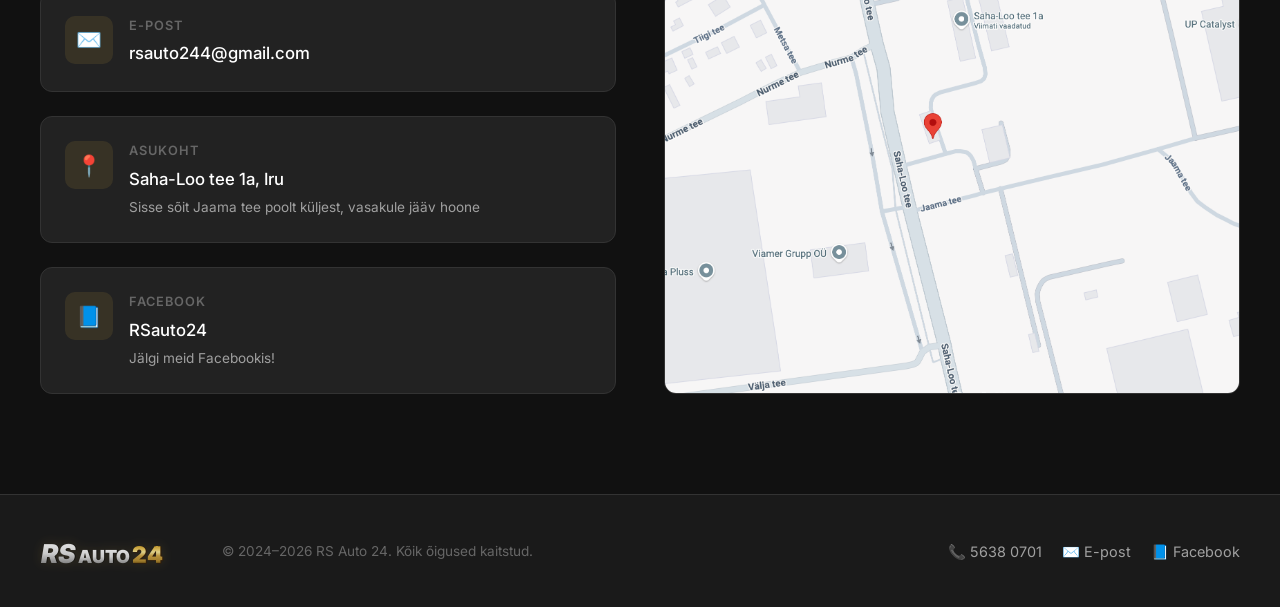
==== commit 03d5975e: "feat: replace map iframe with static screenshot image (kaart.png)" ====
--- a/index.html
+++ b/index.html
@@ -328,14 +328,11 @@
         </div>
 
         <div class="contact-map fade-in">
-          <iframe
-            src="https://www.google.com/maps/embed?pb=!1m14!1m12!1m3!1d400!2d24.920694!3d59.453778!2m3!1f0!2f0!3f0!3m2!1i1024!2i768!4f13.1!5e0!3m2!1set!2see!4v1711300000003!5m2!1set!2see"
-            allowfullscreen=""
-            loading="lazy"
-            referrerpolicy="no-referrer-when-downgrade"
-            title="RS Auto 24 asukoht kaardil">
-          </iframe>
-        </div>
+          <a href="https://www.google.com/maps?q=59.453778,24.920694" target="_blank" rel="noopener" title="Ava Google Mapsis">
+            <img src="assets/kaart.png" alt="RS Auto 24 asukoht kaardil – Saha-Loo tee, Iru" class="contact-map-img" />
+          </a>
+        </div>
+
       </div>
     </div>
   </section>
--- a/styles.css
+++ b/styles.css
@@ -677,6 +677,19 @@
   display: block;
 }
 
+.contact-map-img {
+  width: 100%;
+  height: 100%;
+  object-fit: cover;
+  display: block;
+  transition: opacity 0.2s ease, transform 0.3s ease;
+}
+
+.contact-map a:hover .contact-map-img {
+  opacity: 0.9;
+  transform: scale(1.01);
+}
+
 /* --- Footer --- */
 .footer {
   background: var(--bg-secondary);
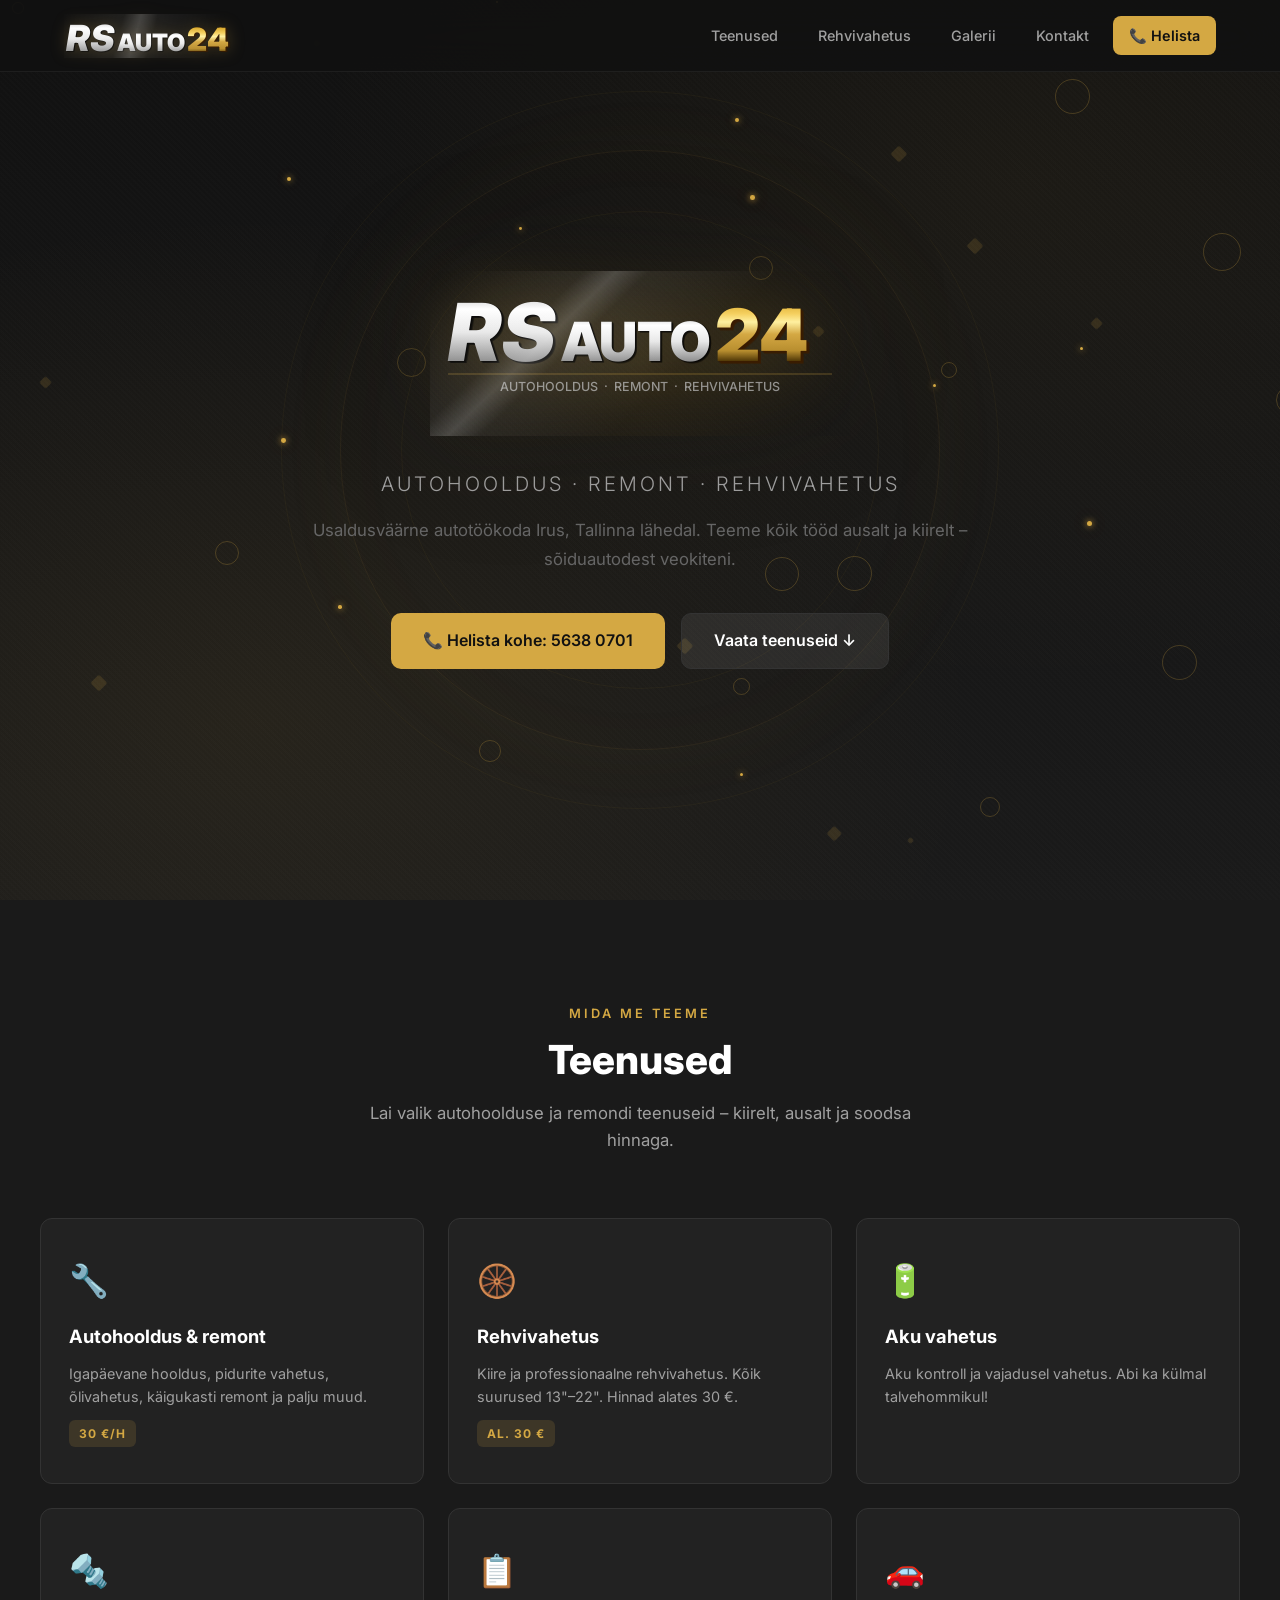
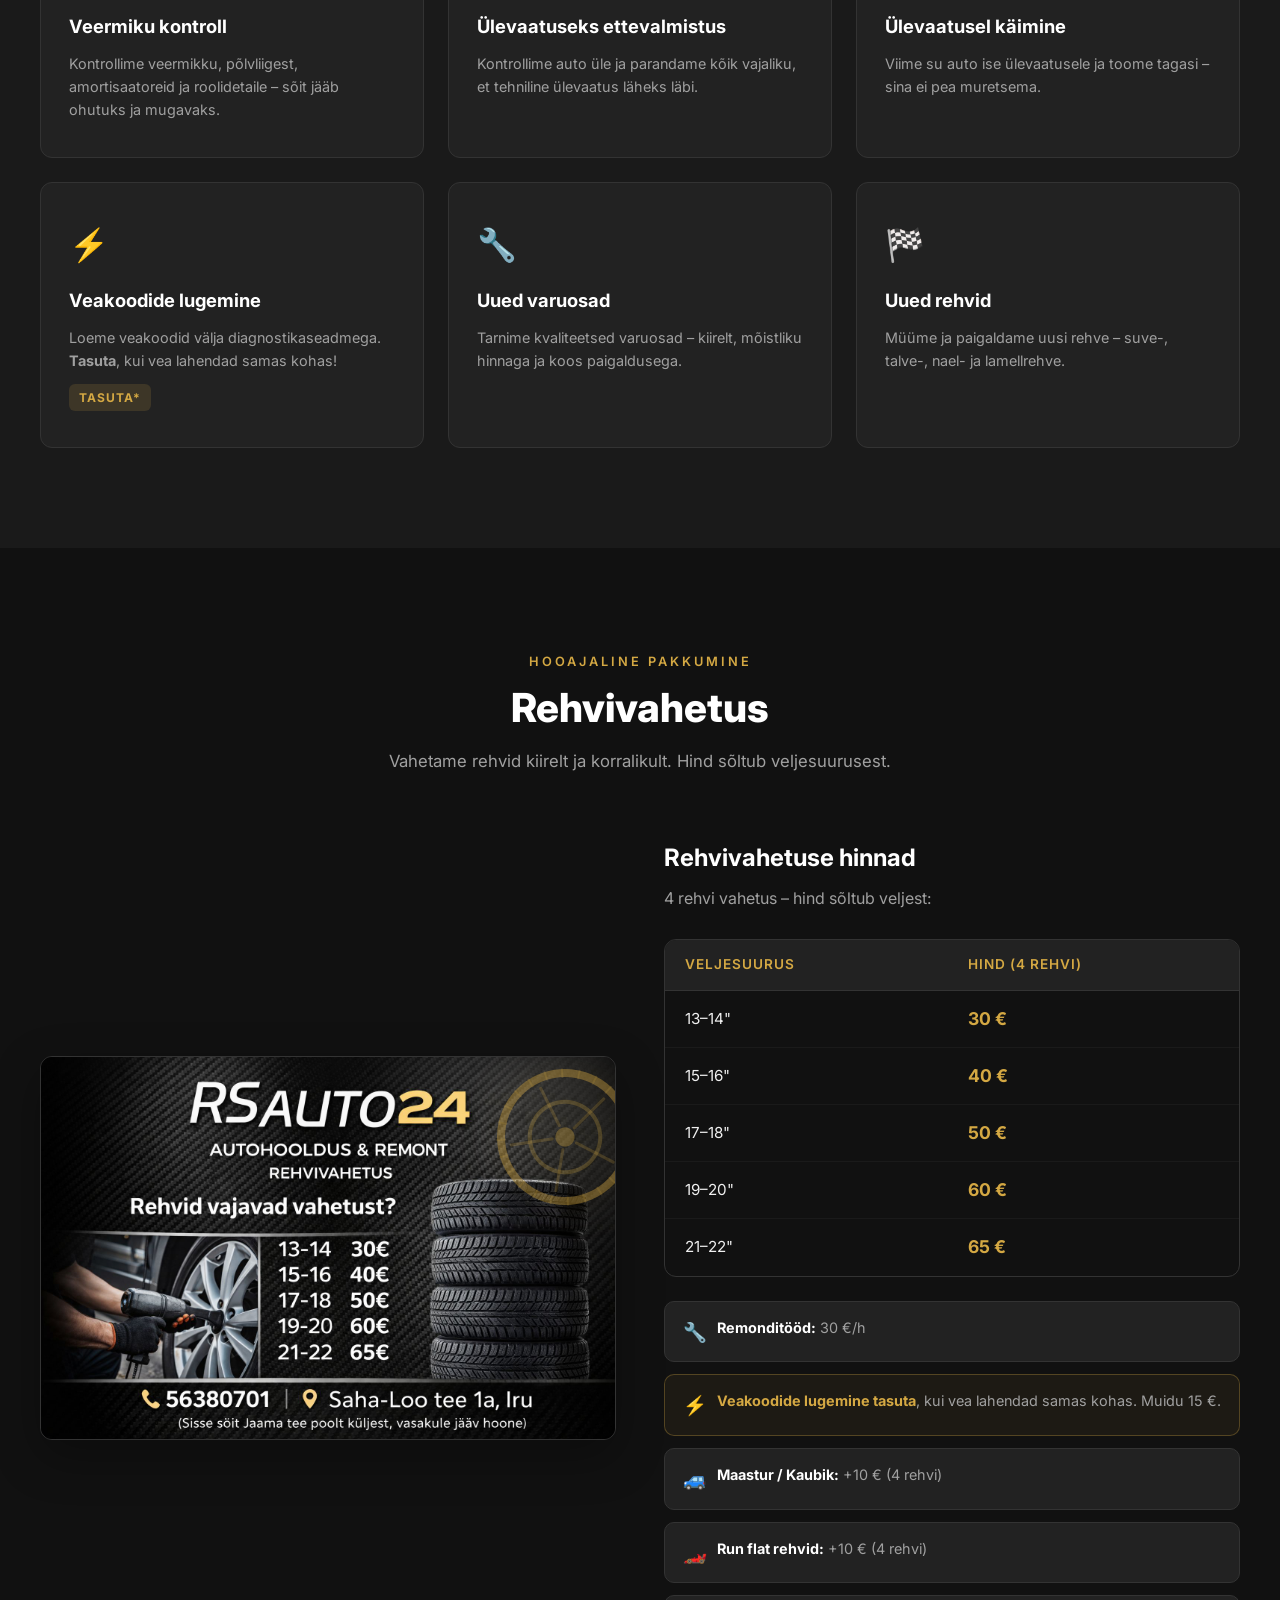
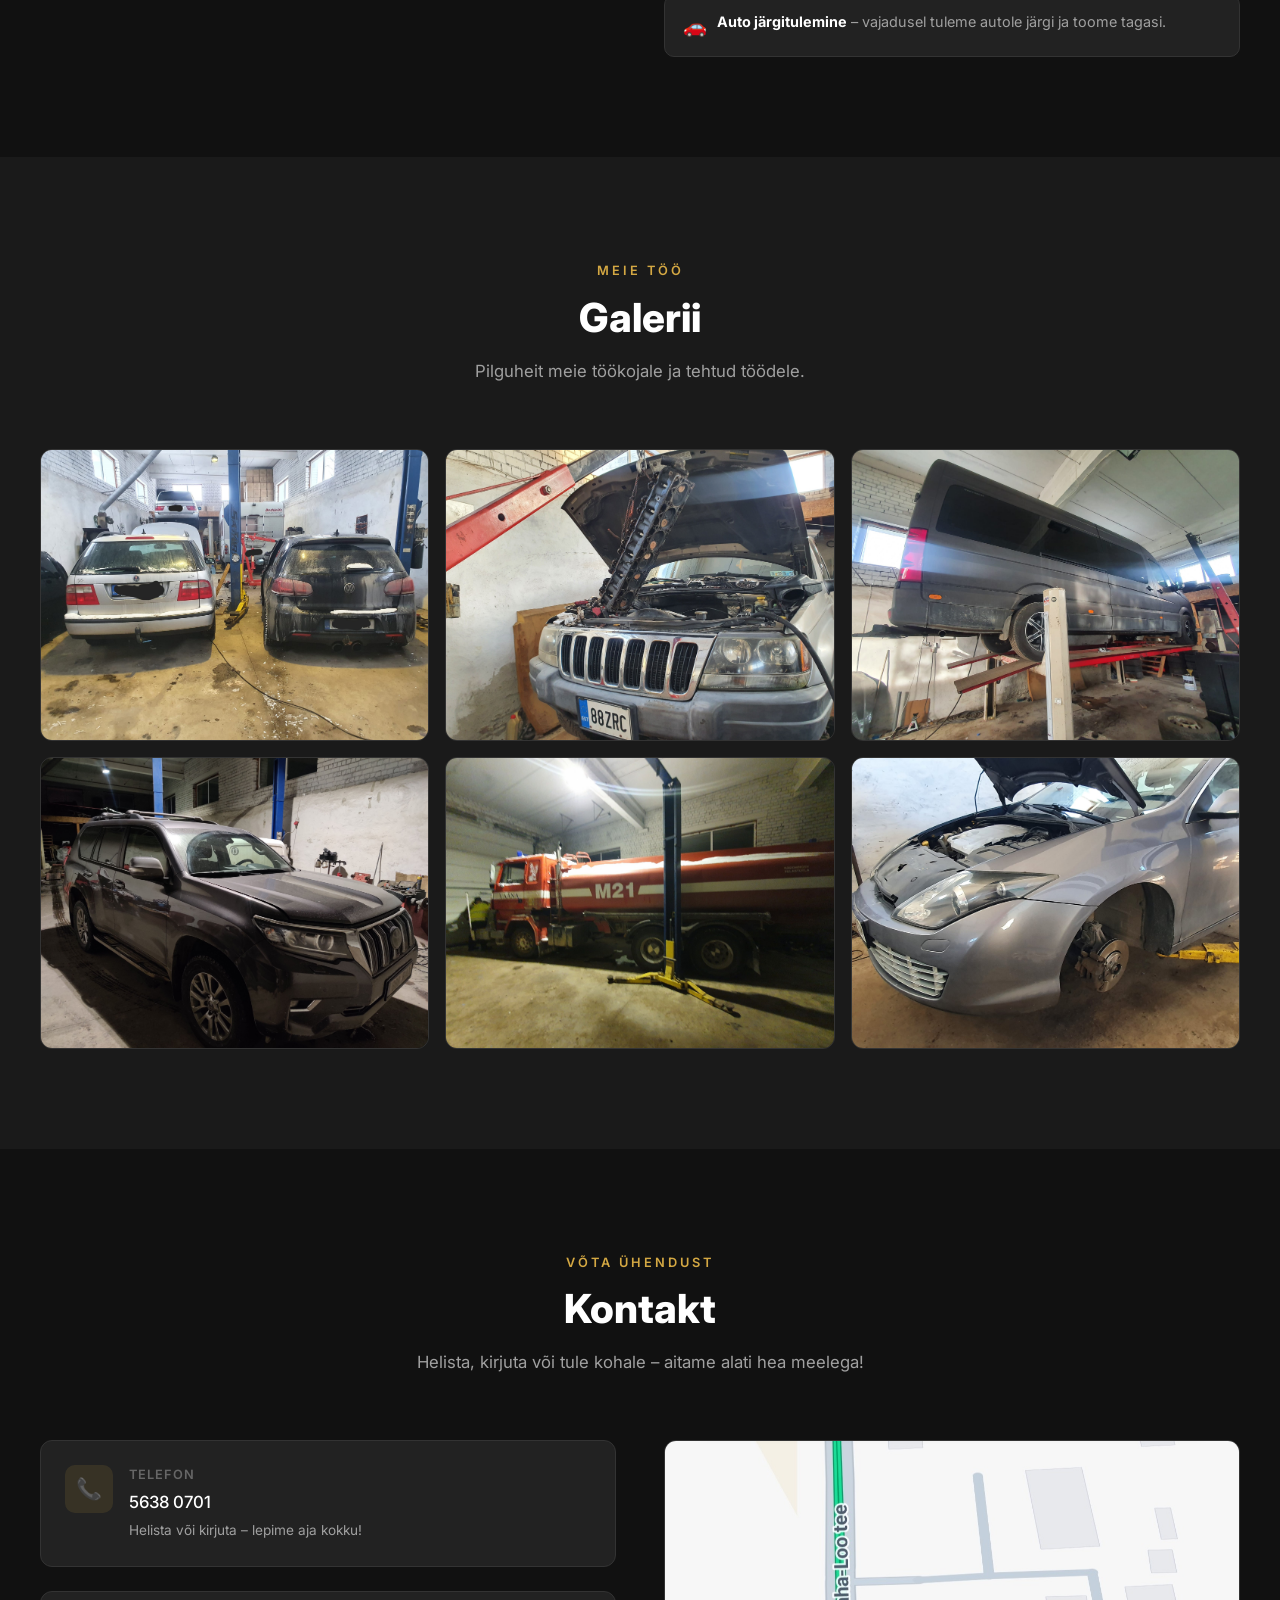
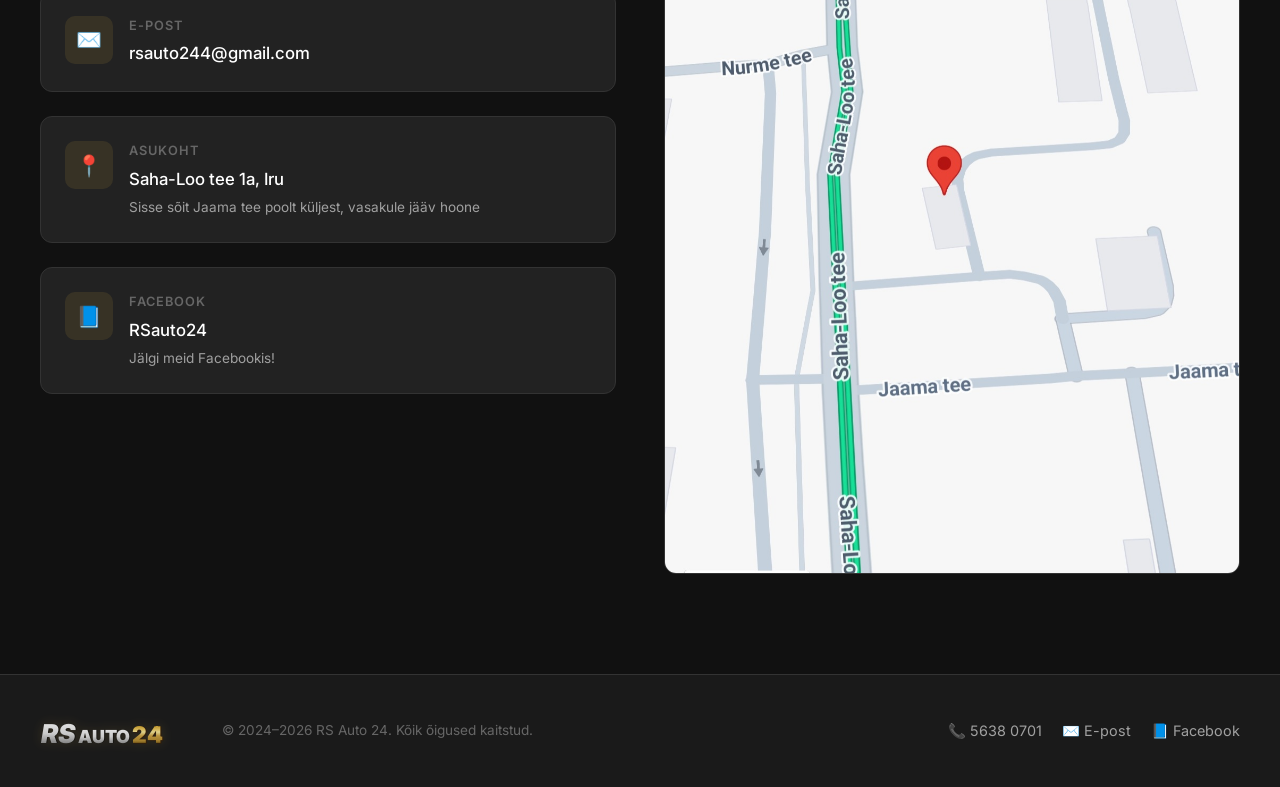
==== commit 72b65cb8: "Vaheta kaart uue asukoha pildiga" ====
--- a/index.html
+++ b/index.html
@@ -329,7 +329,7 @@
 
         <div class="contact-map fade-in">
           <a href="https://www.google.com/maps?q=59.453778,24.920694" target="_blank" rel="noopener" title="Ava Google Mapsis">
-            <img src="assets/kaart.png" alt="RS Auto 24 asukoht kaardil – Saha-Loo tee, Iru" class="contact-map-img" />
+            <img src="assets/kaart.png?v=2" alt="RS Auto 24 asukoht kaardil – Saha-Loo tee, Iru" class="contact-map-img" />
           </a>
         </div>
 
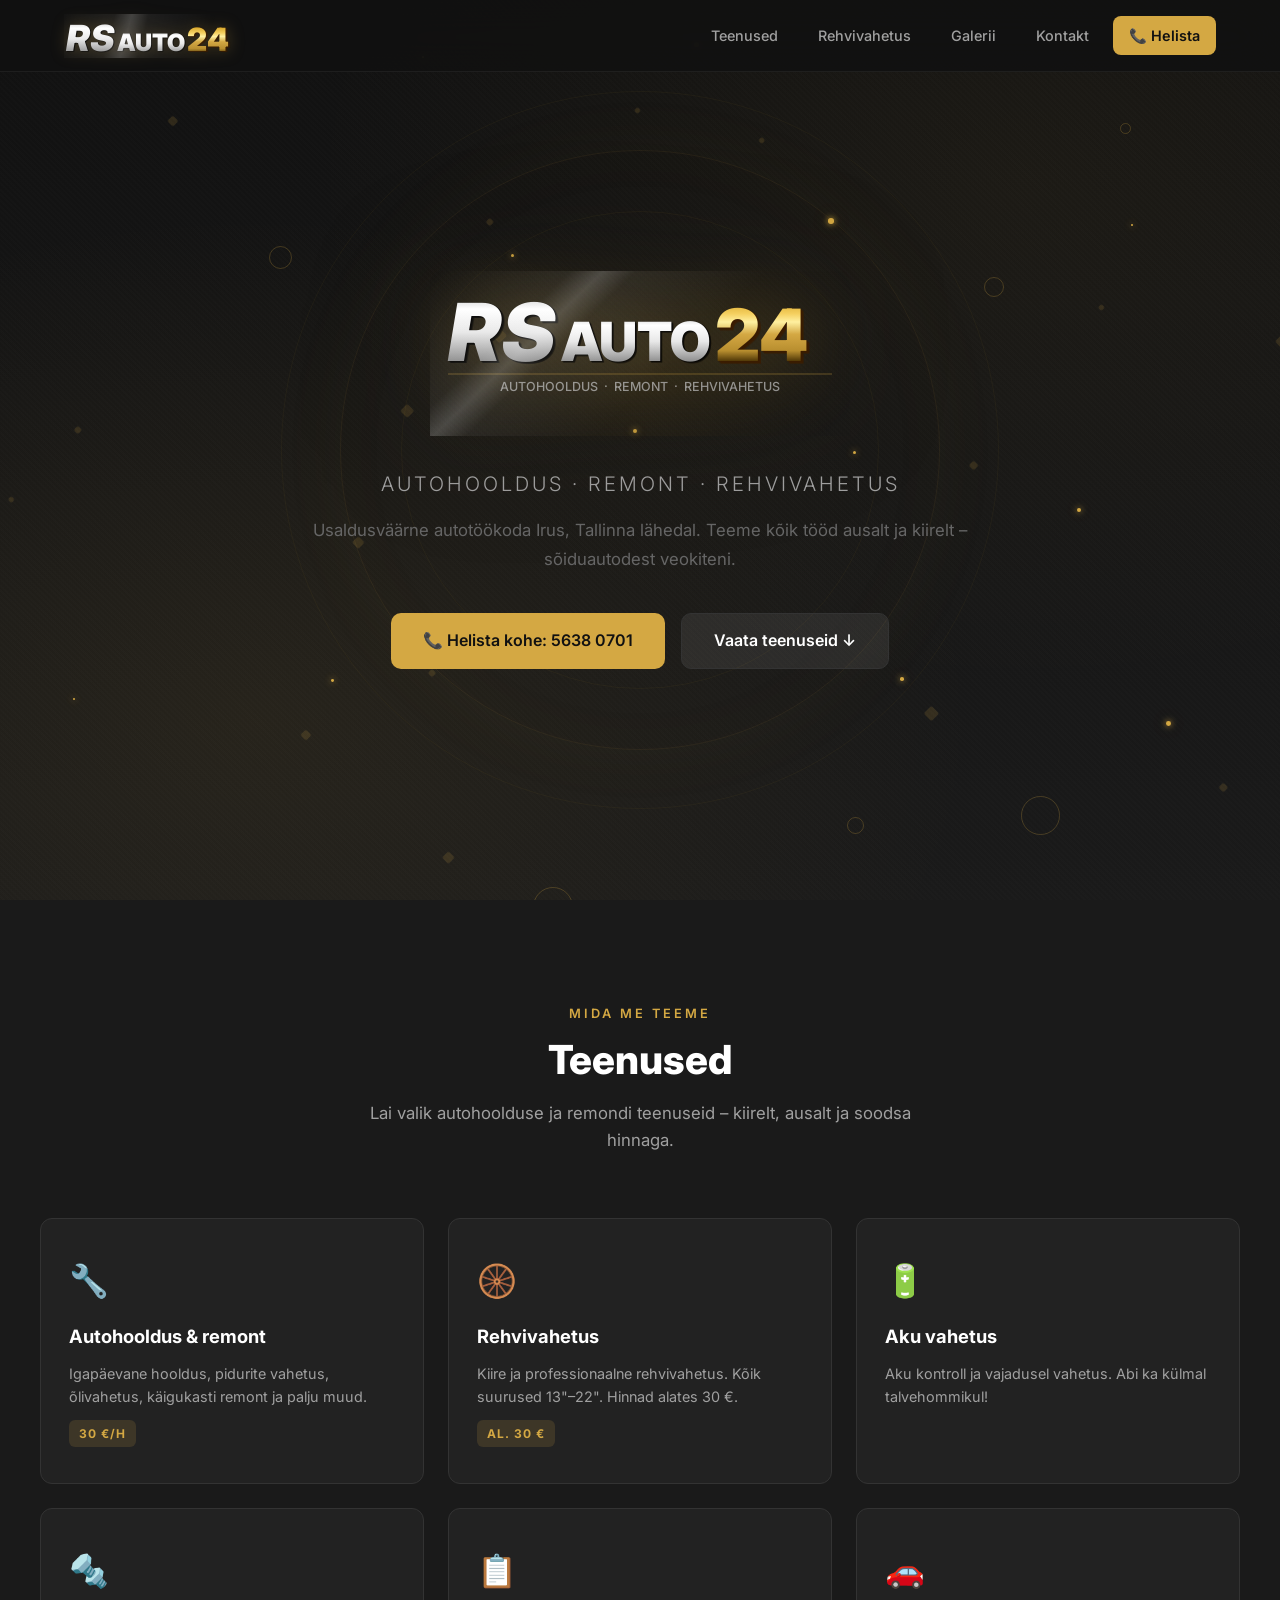
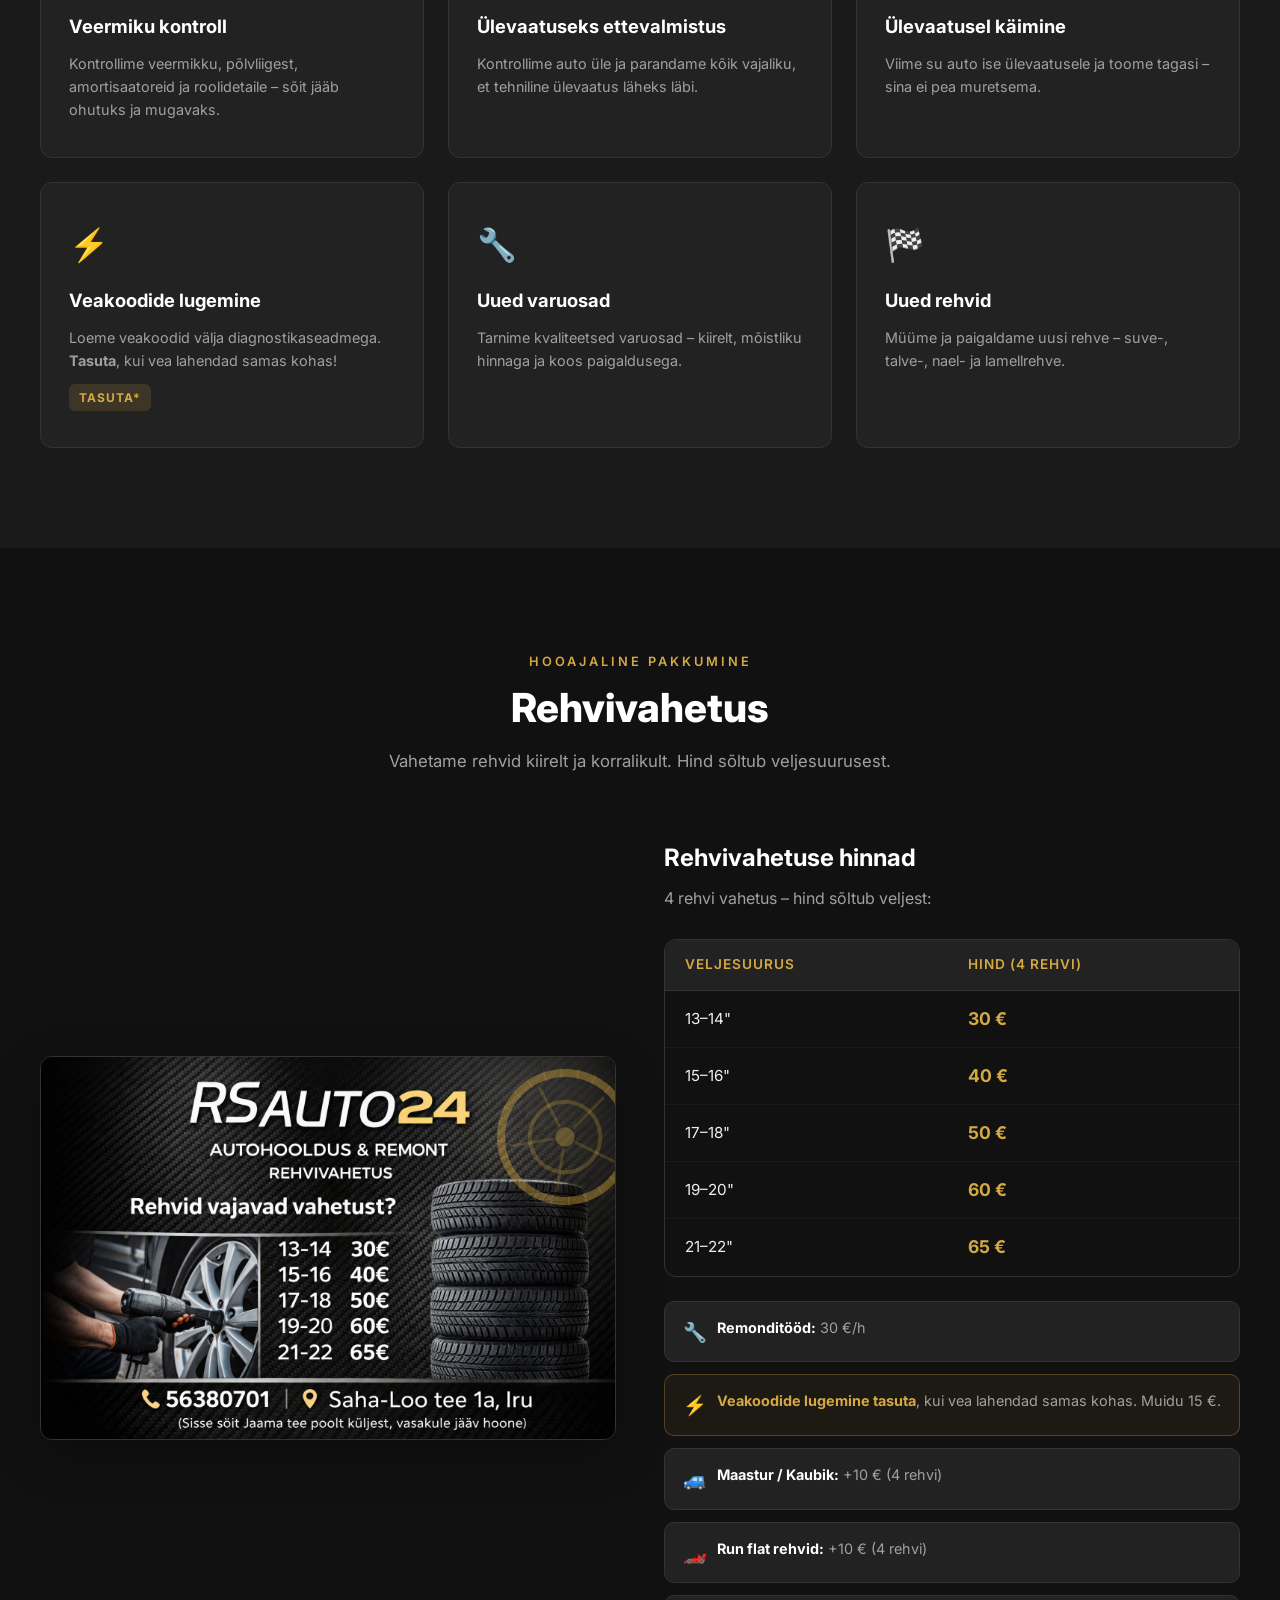
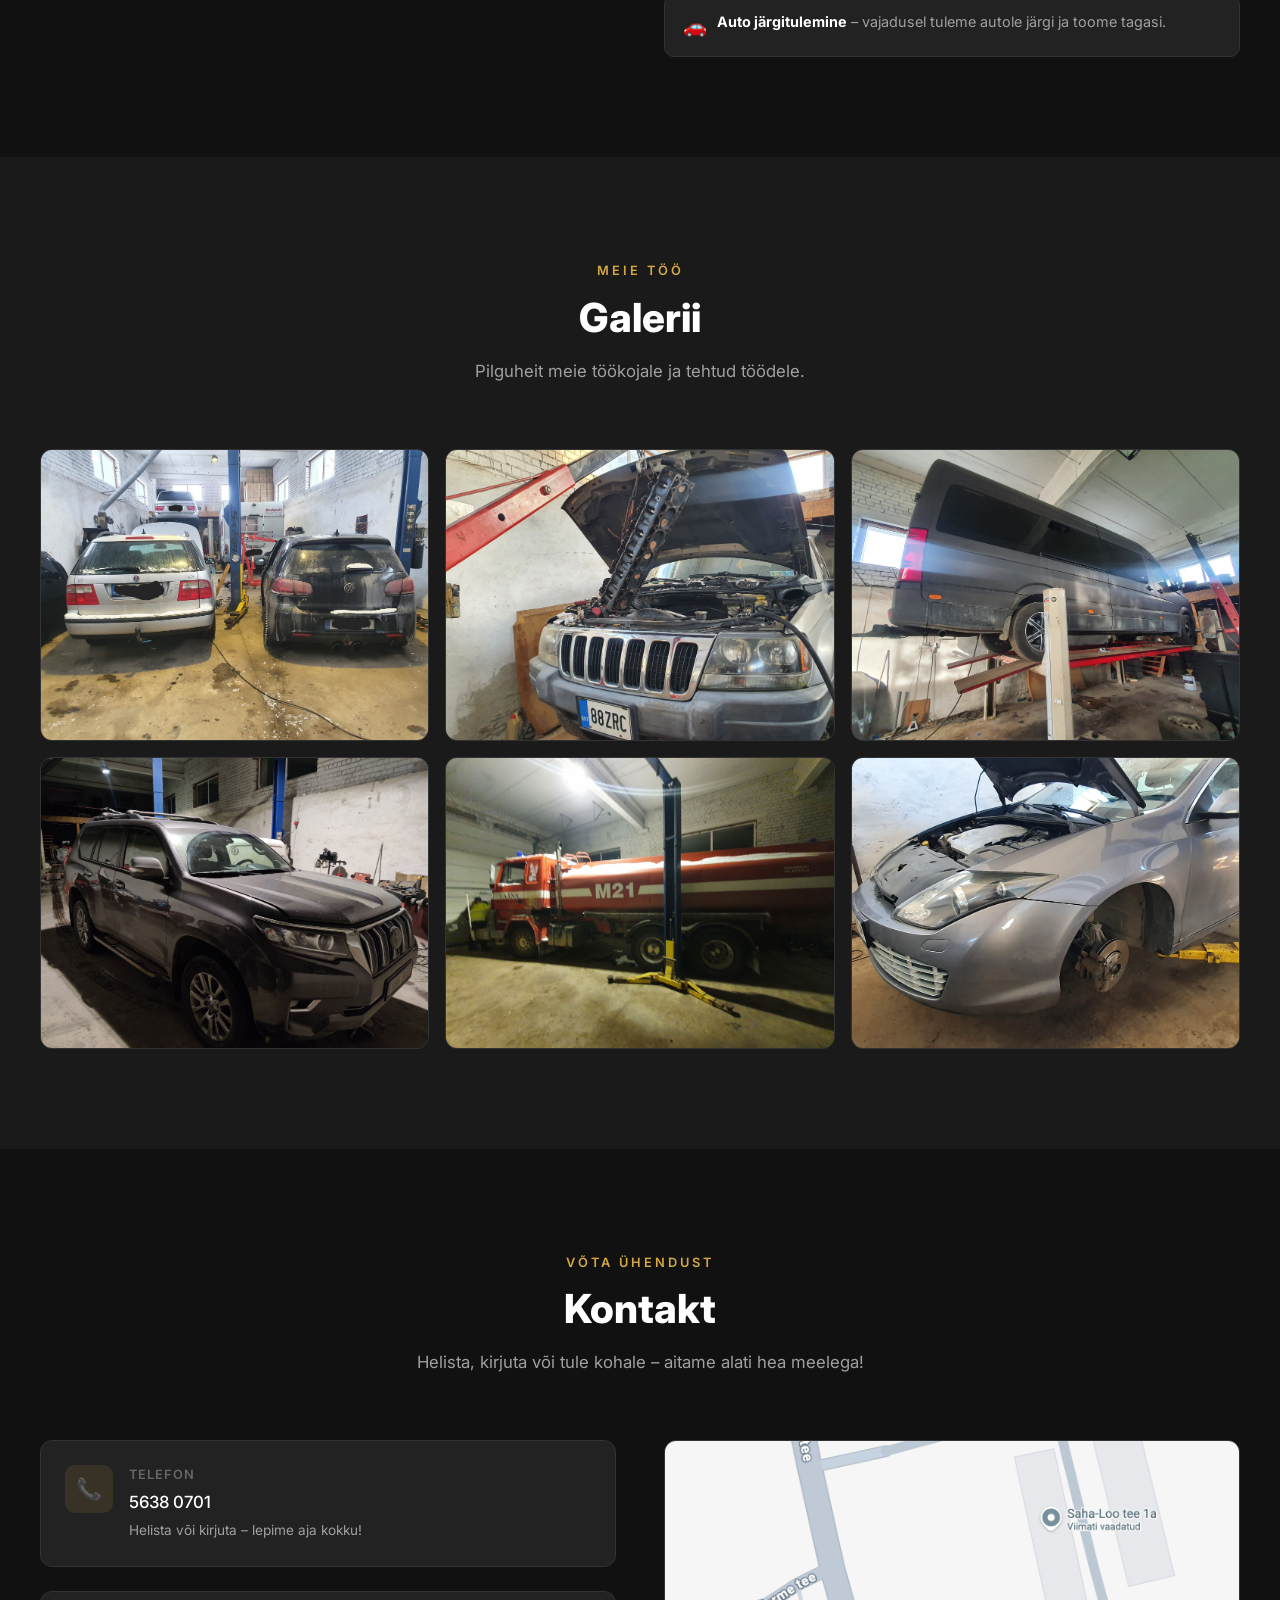
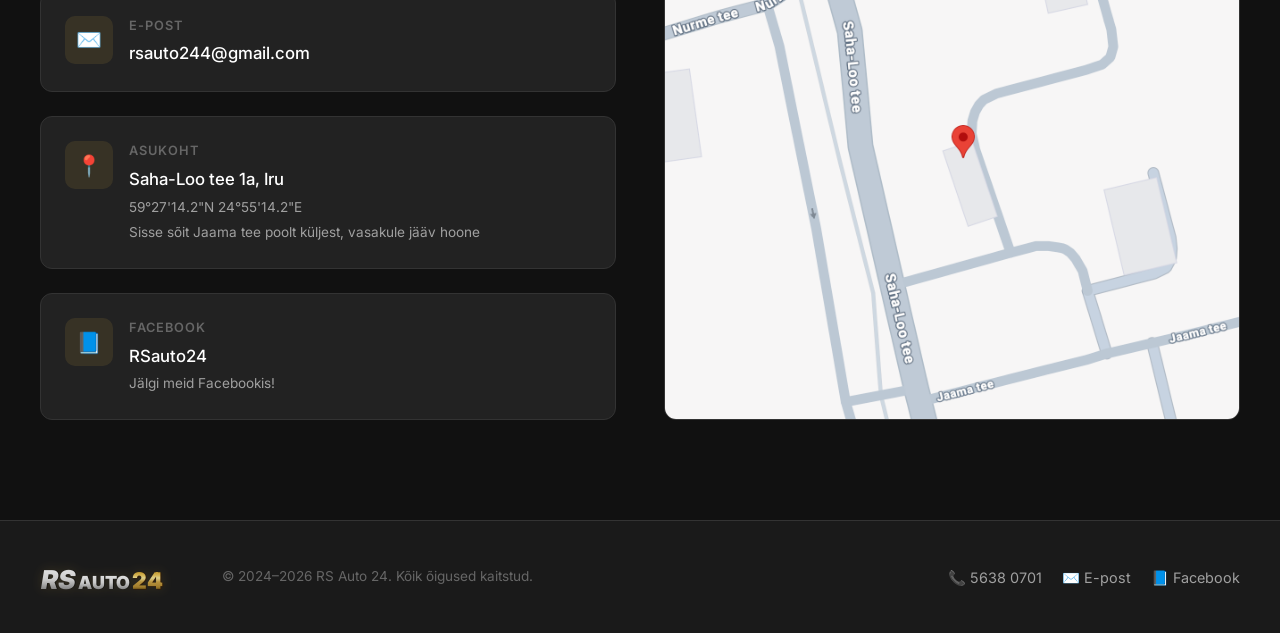
==== commit 57efbdb3: "Uuenda kaart, koordinaadid ja Google Maps link" ====
--- a/index.html
+++ b/index.html
@@ -37,8 +37,8 @@
     },
     "geo": {
       "@type": "GeoCoordinates",
-      "latitude": 59.4527,
-      "longitude": 24.8738
+      "latitude": 59.453944,
+      "longitude": 24.920611
     },
     "url": "https://rsauto24.ee",
     "sameAs": [
@@ -313,6 +313,7 @@
             <div>
               <h4>Asukoht</h4>
               <p>Saha-Loo tee 1a, Iru</p>
+              <p class="contact-direction">59°27'14.2"N 24°55'14.2"E</p>
               <p class="contact-direction">Sisse sõit Jaama tee poolt küljest, vasakule jääv hoone</p>
             </div>
           </div>
@@ -328,8 +329,8 @@
         </div>
 
         <div class="contact-map fade-in">
-          <a href="https://www.google.com/maps?q=59.453778,24.920694" target="_blank" rel="noopener" title="Ava Google Mapsis">
-            <img src="assets/kaart.png?v=2" alt="RS Auto 24 asukoht kaardil – Saha-Loo tee, Iru" class="contact-map-img" />
+          <a href="https://www.google.com/maps?q=59.453944,24.920611" target="_blank" rel="noopener" title="Ava Google Mapsis">
+            <img src="assets/kaart.png?v=3" alt="RS Auto 24 asukoht kaardil – Saha-Loo tee, Iru" class="contact-map-img" />
           </a>
         </div>
 
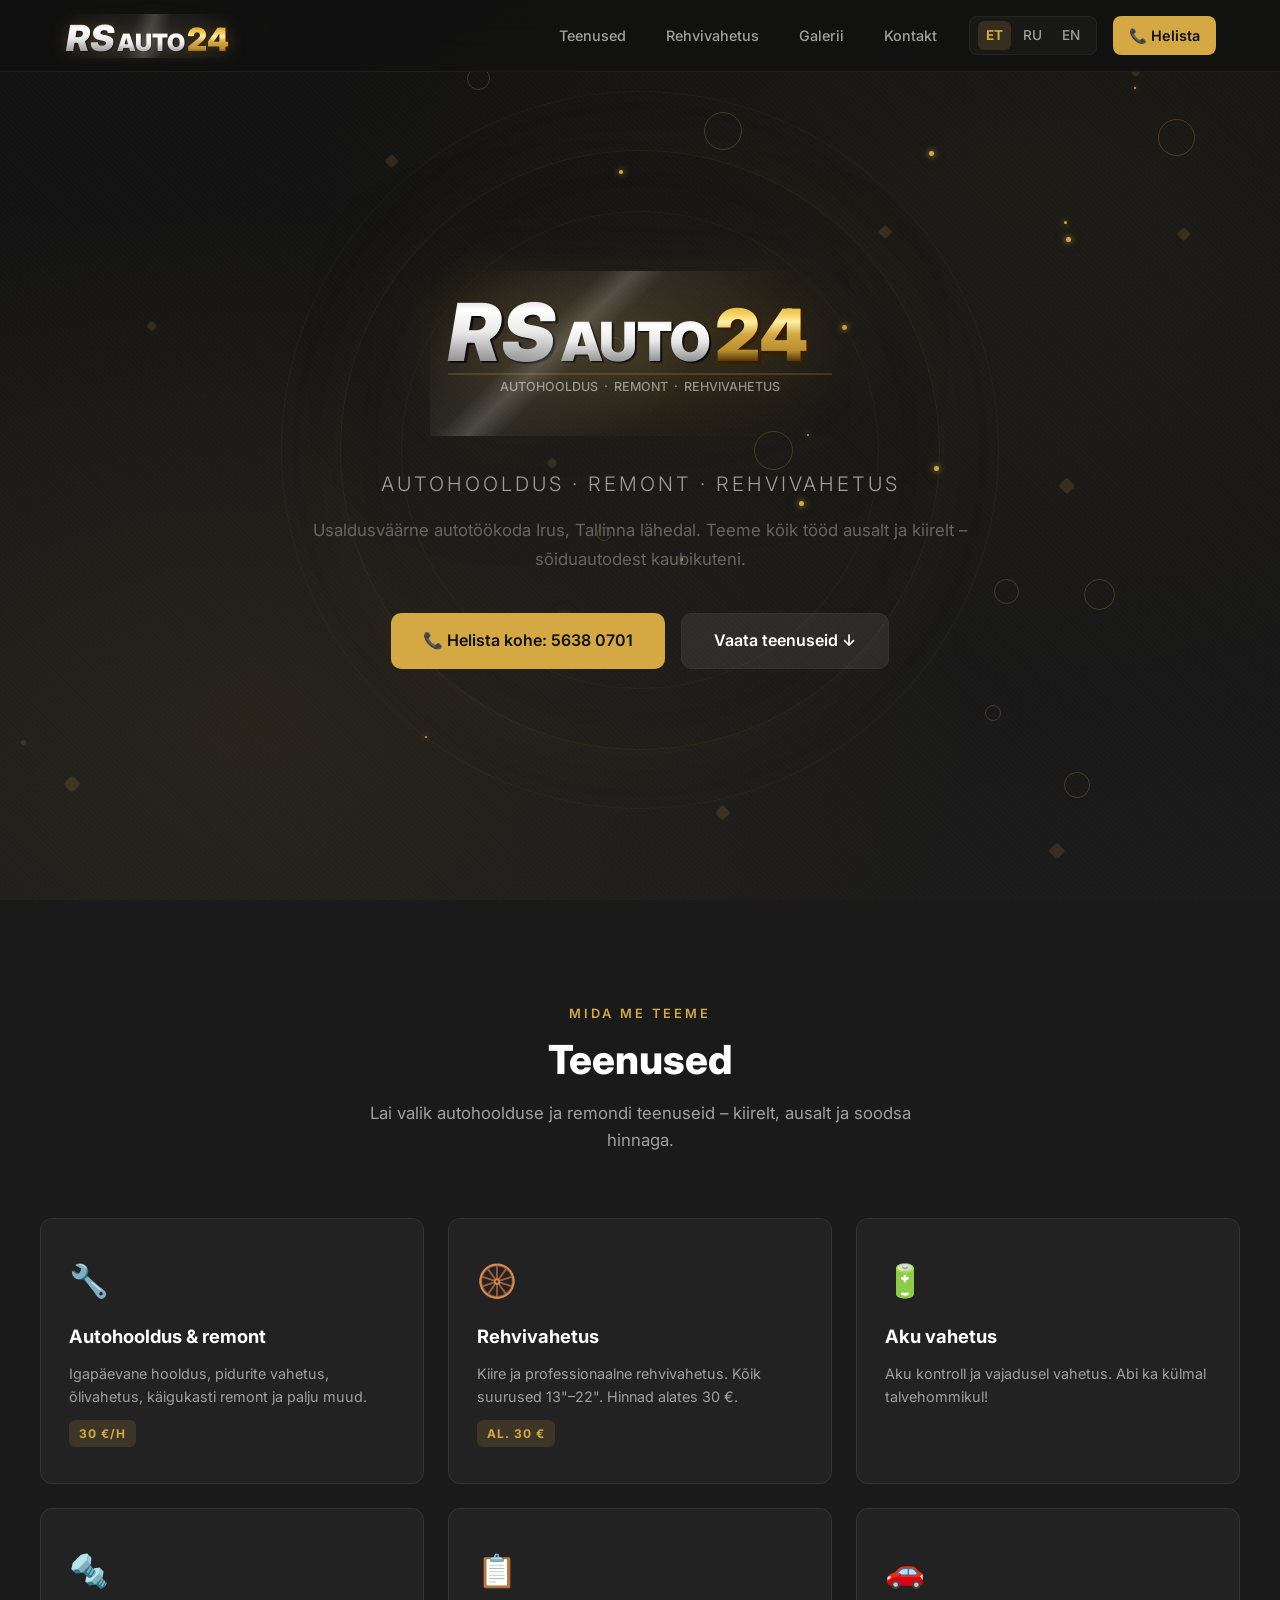
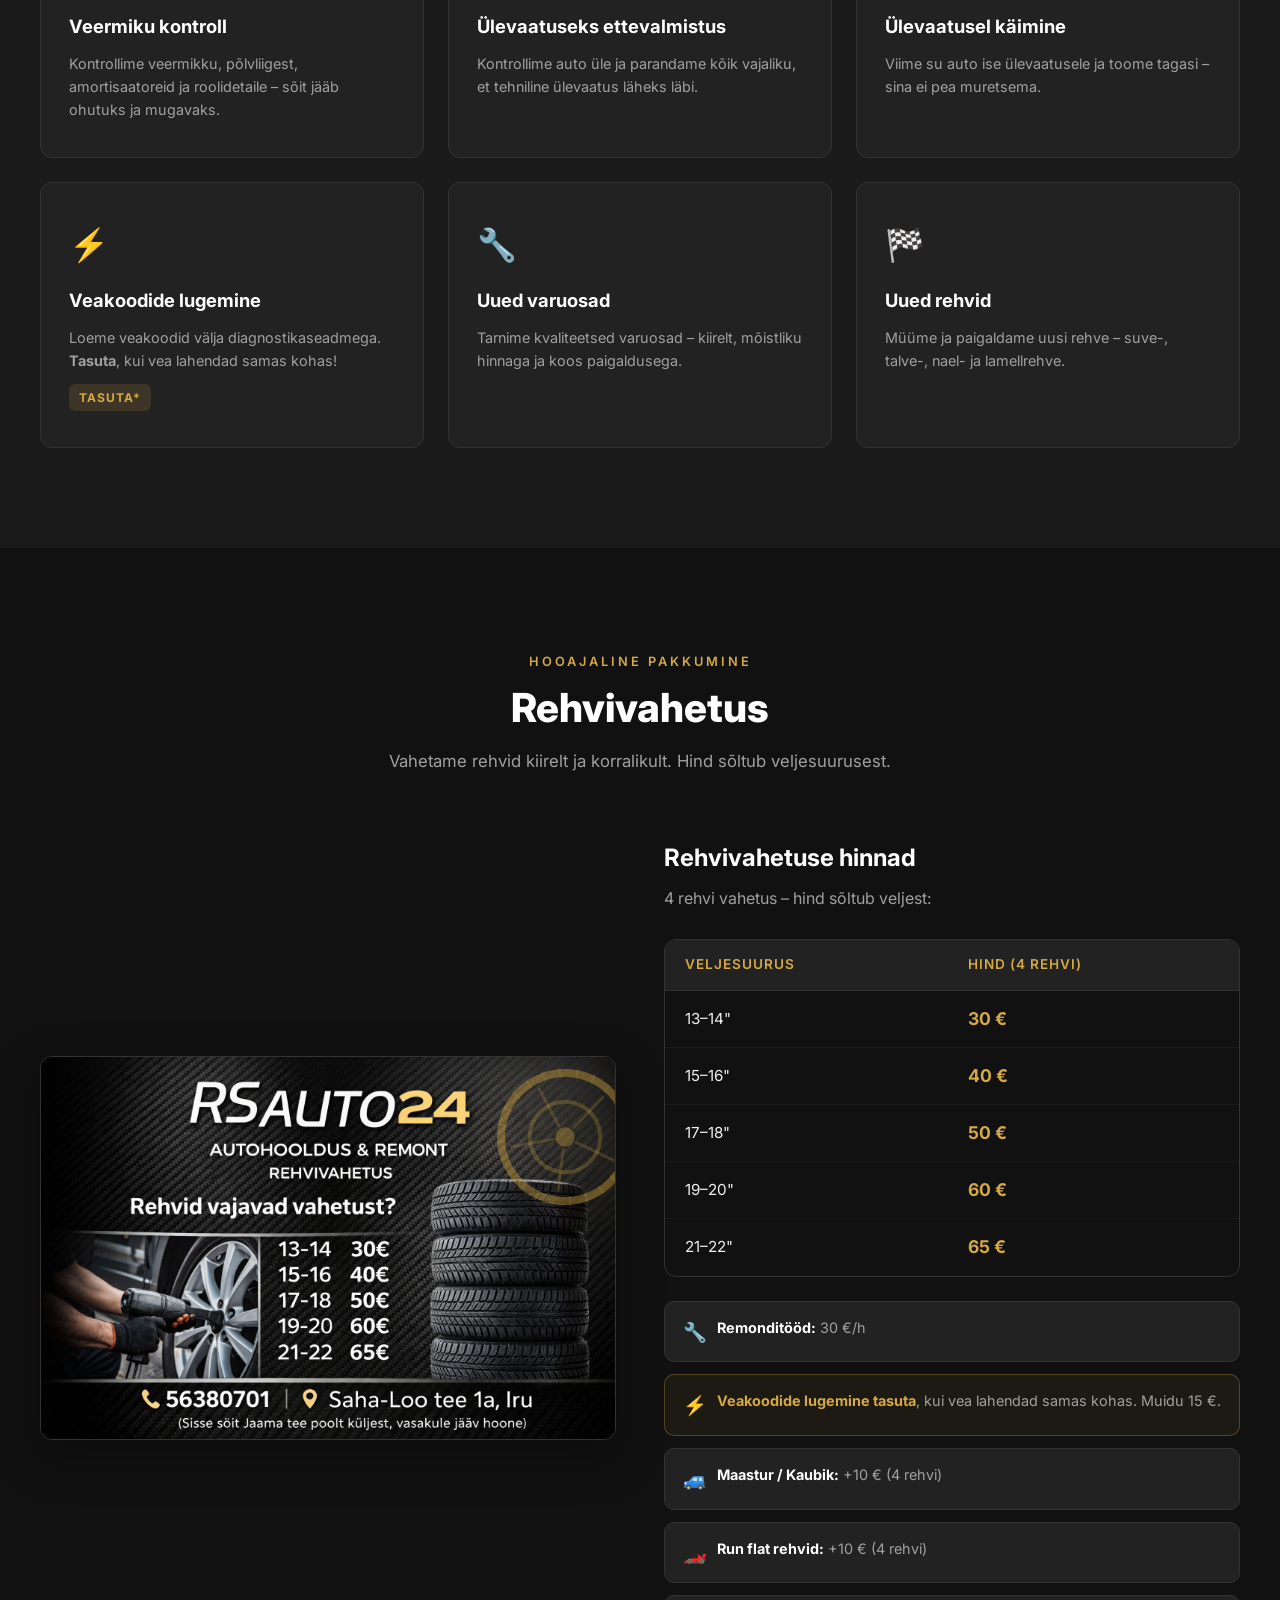
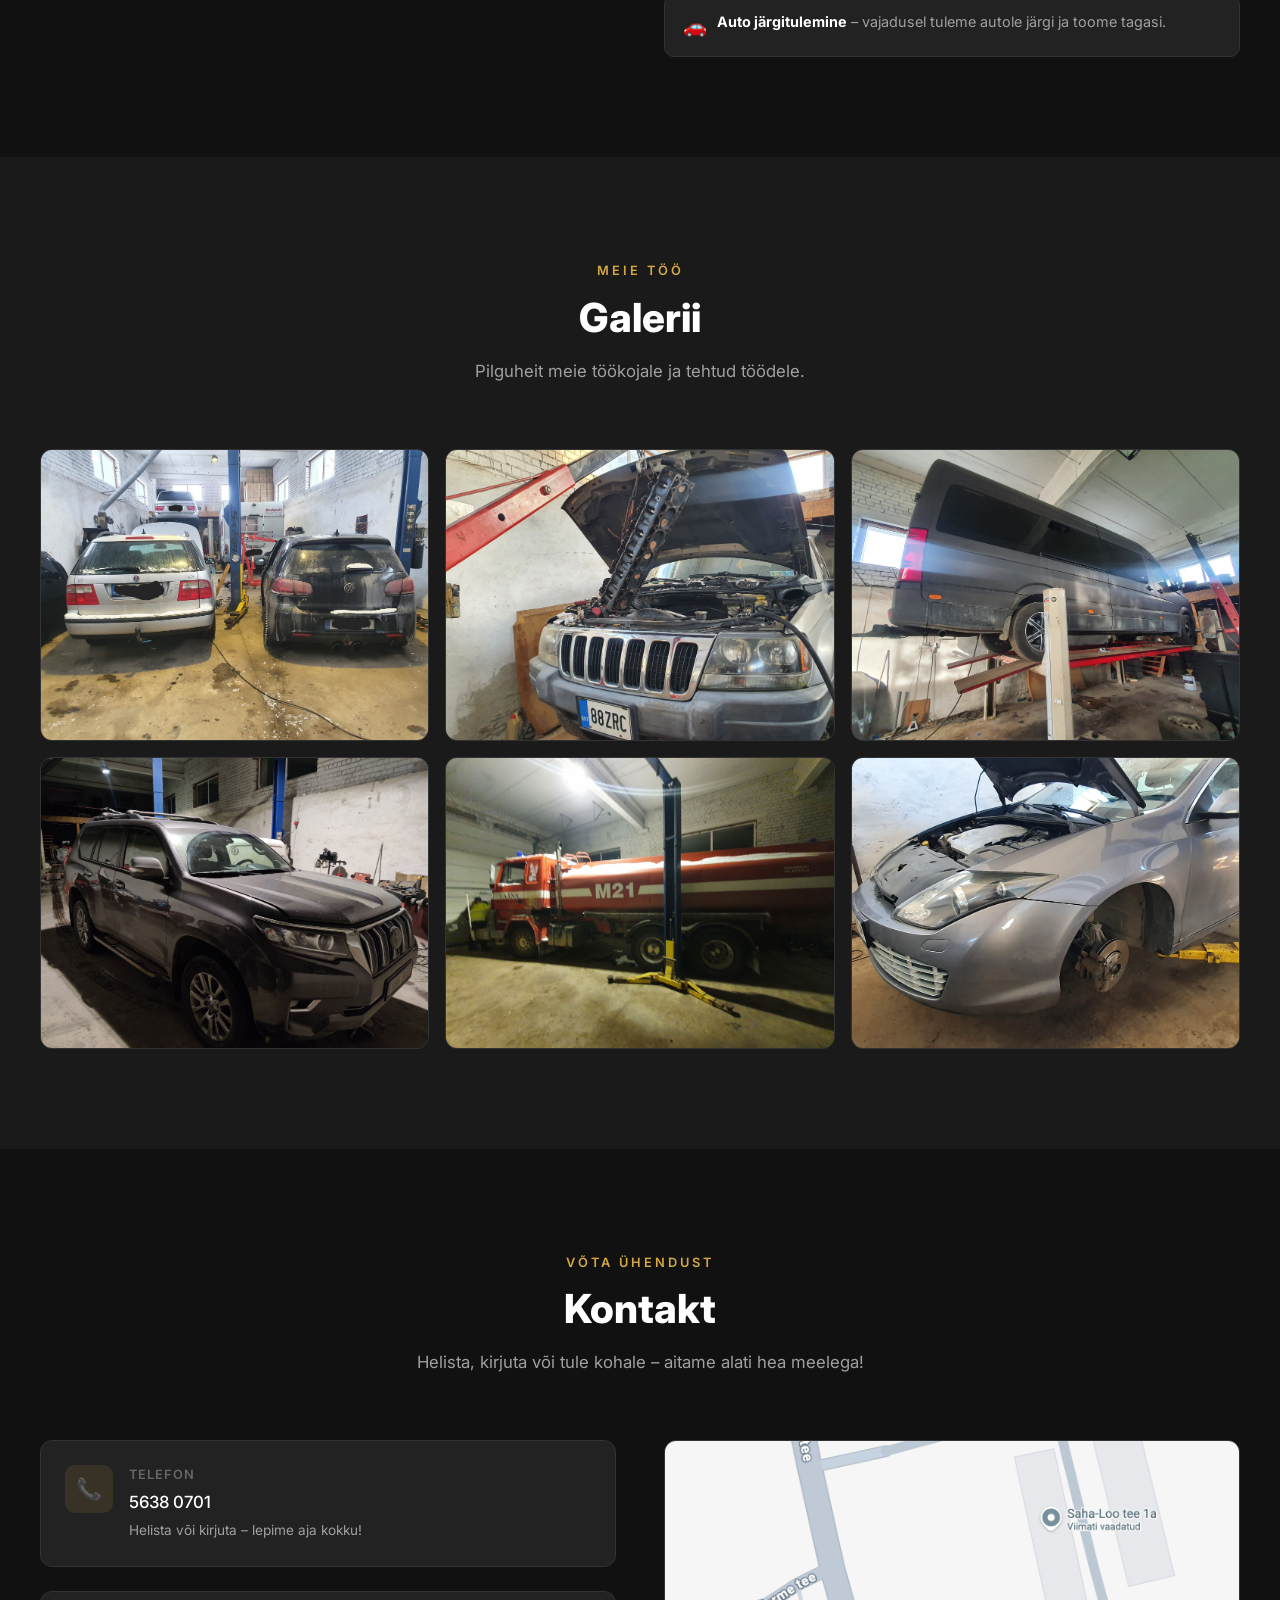
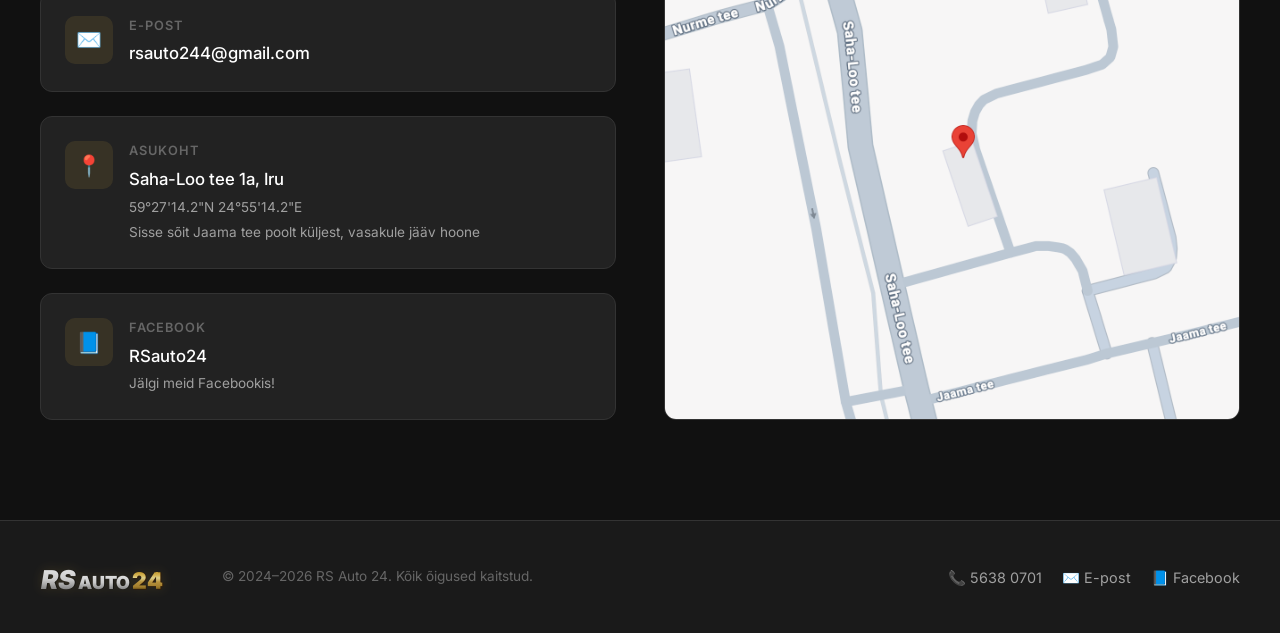
==== commit fc092832: "feat/content: update hero text from veokid to kaubikud" ====
--- a/index.html
+++ b/index.html
@@ -67,6 +67,11 @@
         <a href="#rehvivahetus">Rehvivahetus</a>
         <a href="#galerii">Galerii</a>
         <a href="#kontakt">Kontakt</a>
+        <div class="lang-switch">
+          <a href="index.html" class="active">ET</a>
+          <a href="ru.html">RU</a>
+          <a href="en.html">EN</a>
+        </div>
         <a href="tel:+37256380701" class="nav-cta">📞 Helista</a>
       </nav>
       <button class="mobile-menu-btn" id="mobileMenuBtn" aria-label="Menüü">
@@ -87,7 +92,7 @@
     <div class="hero-content">
       <canvas id="heroLogoCanvas" class="hero-logo-canvas" aria-label="RS Auto 24"></canvas>
       <p class="hero-tagline">Autohooldus · Remont · Rehvivahetus</p>
-      <p class="hero-subtitle">Usaldusväärne autotöökoda Irus, Tallinna lähedal. Teeme kõik tööd ausalt ja kiirelt – sõiduautodest veokiteni.</p>
+      <p class="hero-subtitle">Usaldusväärne autotöökoda Irus, Tallinna lähedal. Teeme kõik tööd ausalt ja kiirelt – sõiduautodest kaubikuteni.</p>
       <div class="hero-actions">
         <a href="tel:+37256380701" class="btn btn-primary">📞 Helista kohe: 5638 0701</a>
         <a href="#teenused" class="btn btn-secondary">Vaata teenuseid ↓</a>
--- a/styles.css
+++ b/styles.css
@@ -137,6 +137,37 @@
   background: rgba(255, 255, 255, 0.06);
 }
 
+/* Language Switcher */
+.lang-switch {
+  display: flex;
+  align-items: center;
+  gap: 4px;
+  background: rgba(255, 255, 255, 0.03);
+  padding: 4px 8px;
+  border-radius: 8px;
+  border: 1px solid rgba(255, 255, 255, 0.05);
+  margin: 0 8px;
+}
+
+.lang-switch a {
+  padding: 4px 8px !important;
+  font-size: 0.85rem !important;
+  border-radius: 6px;
+  color: var(--text-secondary) !important;
+  transition: all var(--transition);
+}
+
+.lang-switch a:hover {
+  color: var(--white) !important;
+  background: rgba(255, 255, 255, 0.08);
+}
+
+.lang-switch a.active {
+  color: var(--gold) !important;
+  background: rgba(212, 168, 67, 0.15);
+  font-weight: 700 !important;
+}
+
 .nav-cta {
   background: var(--gold) !important;
   color: var(--bg-primary) !important;
@@ -816,6 +847,14 @@
     padding: 14px 16px;
   }
 
+  .lang-switch {
+    margin: 12px 0 24px;
+    justify-content: center;
+    background: transparent;
+    border: none;
+    transform: scale(1.1);
+  }
+
   .mobile-menu-btn {
     display: flex;
   }
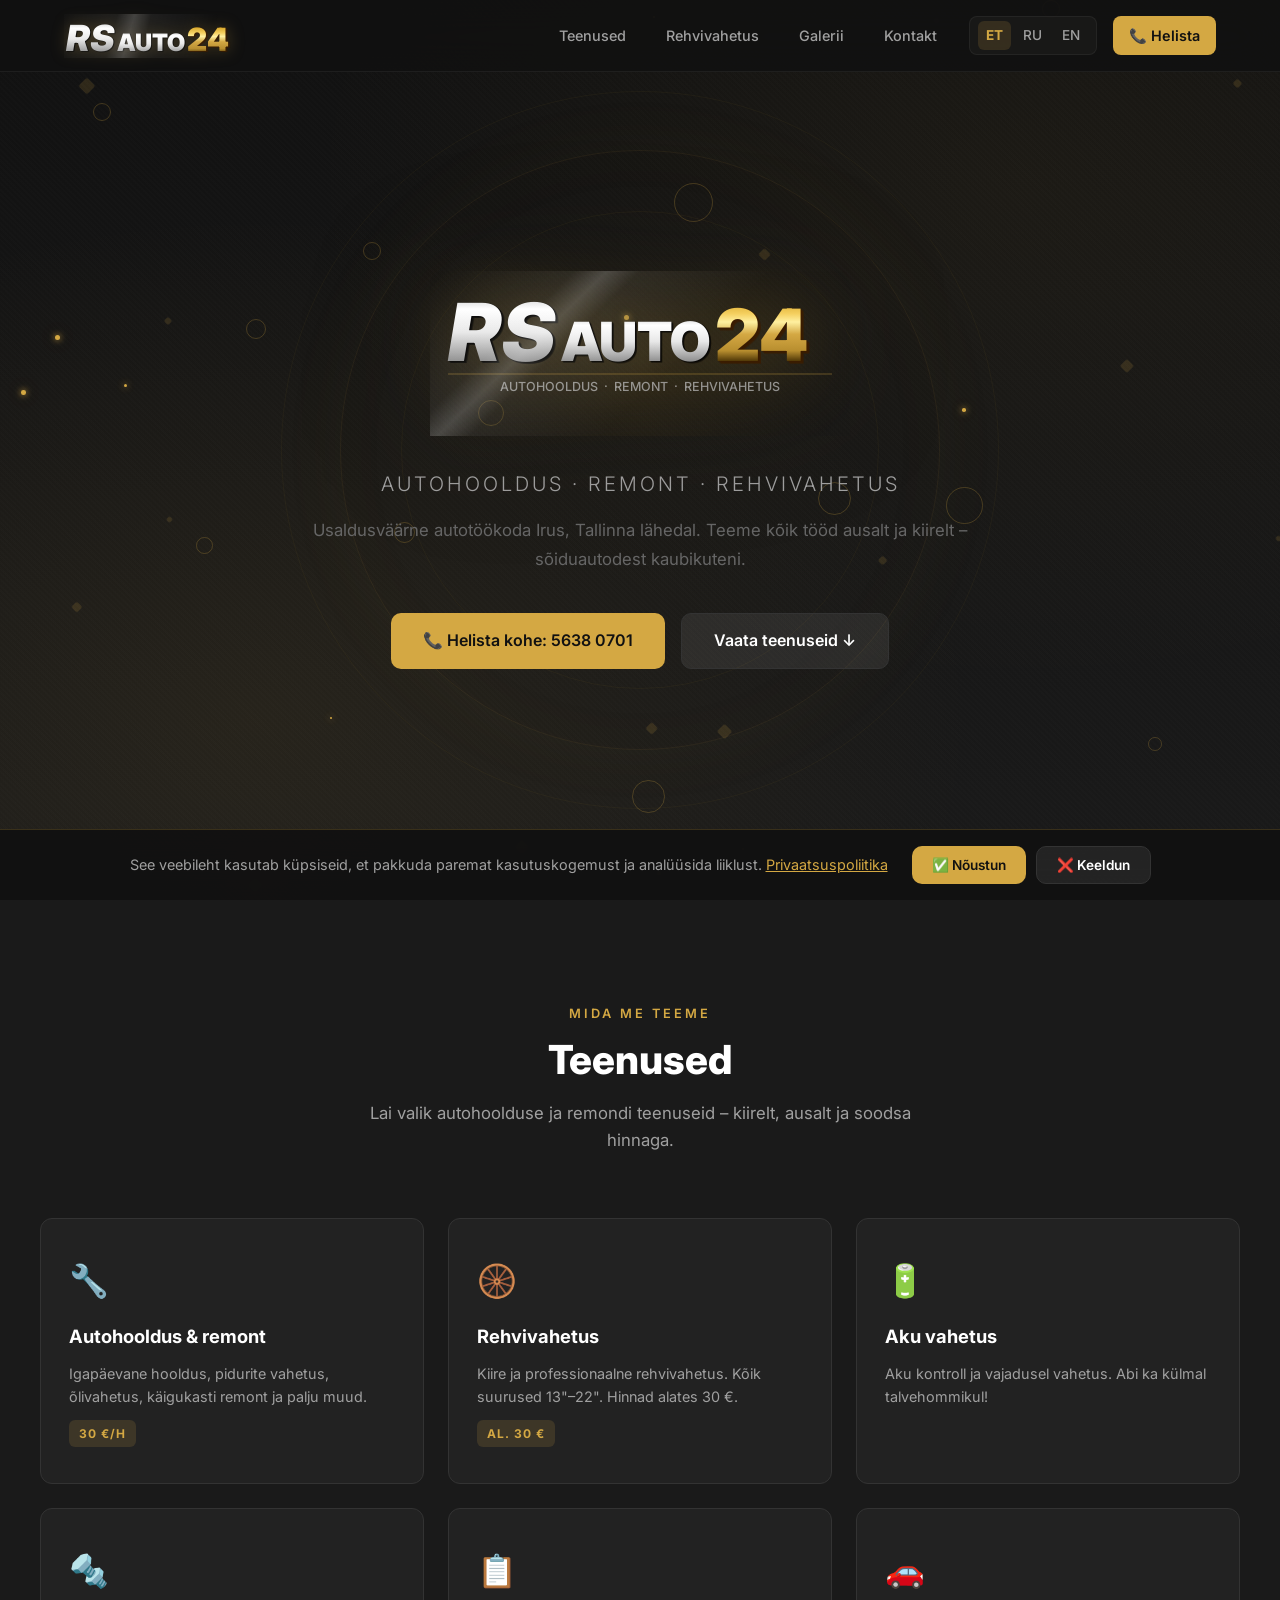
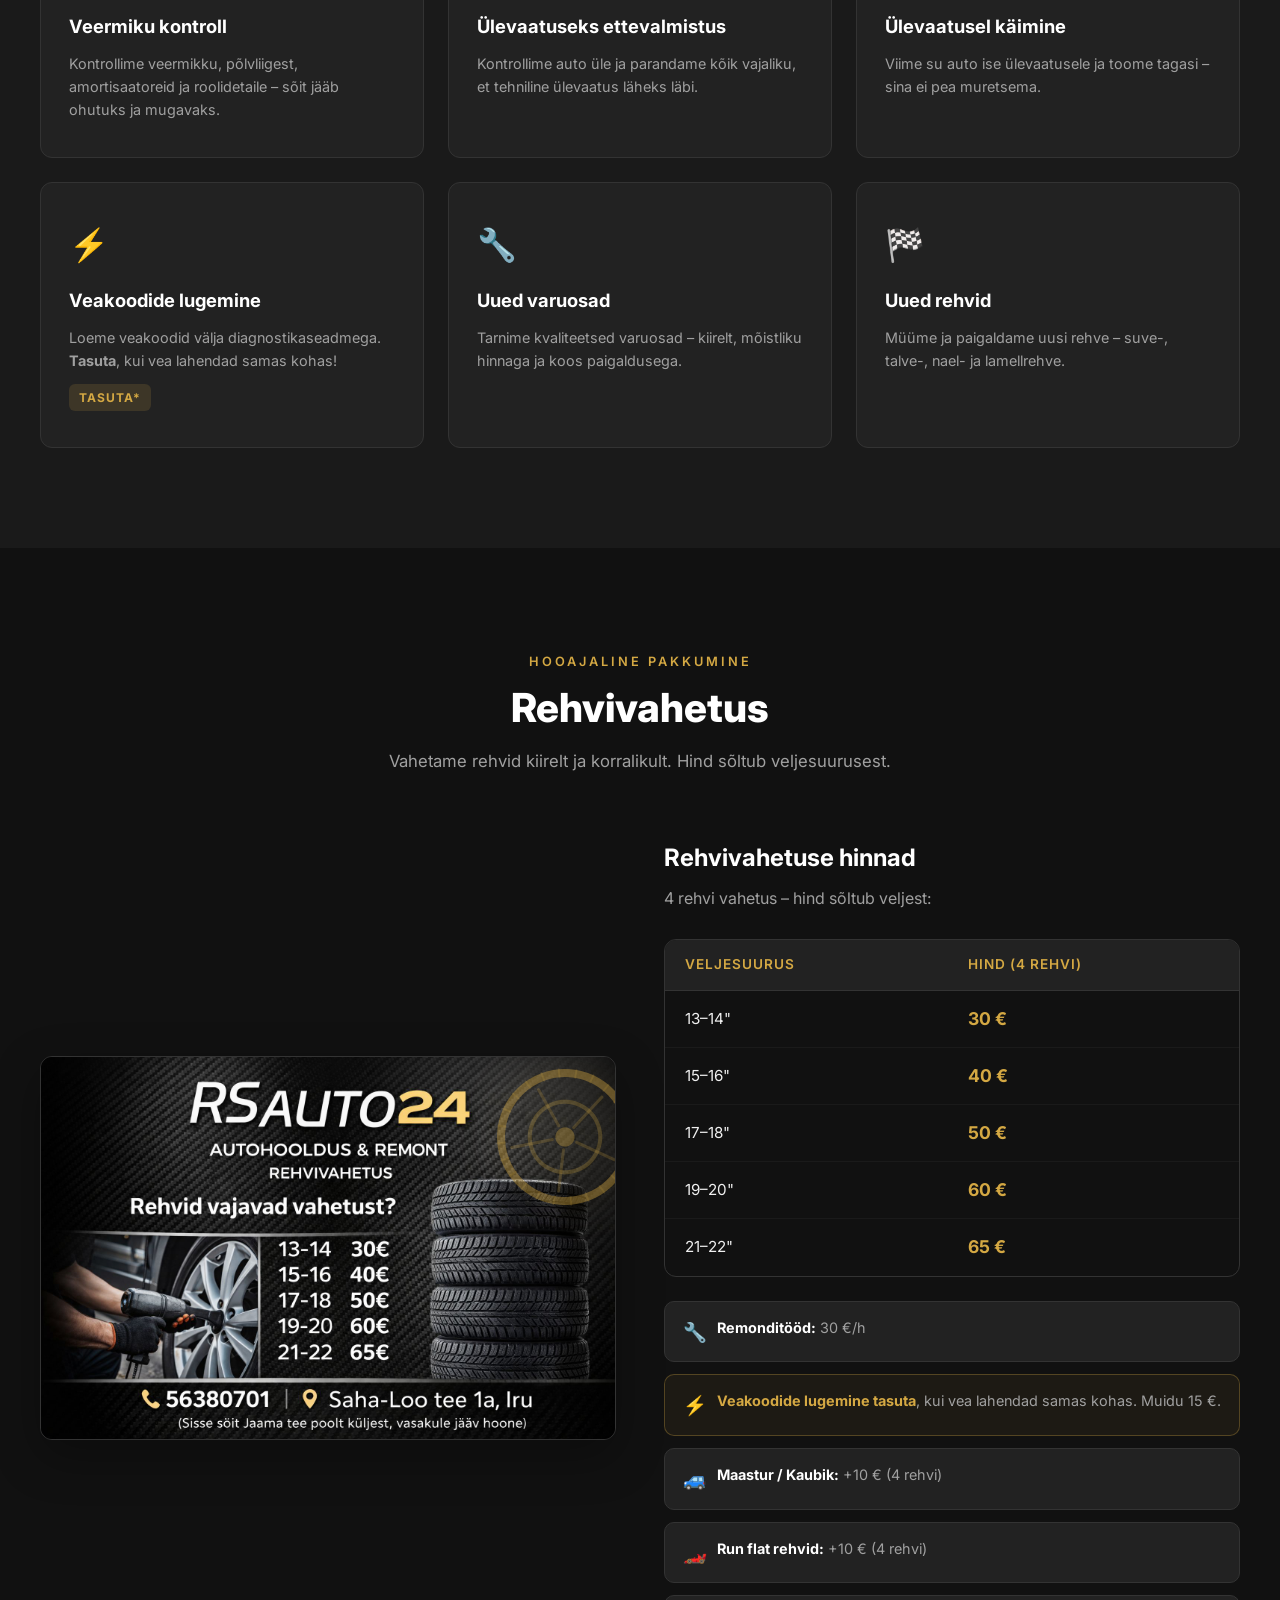
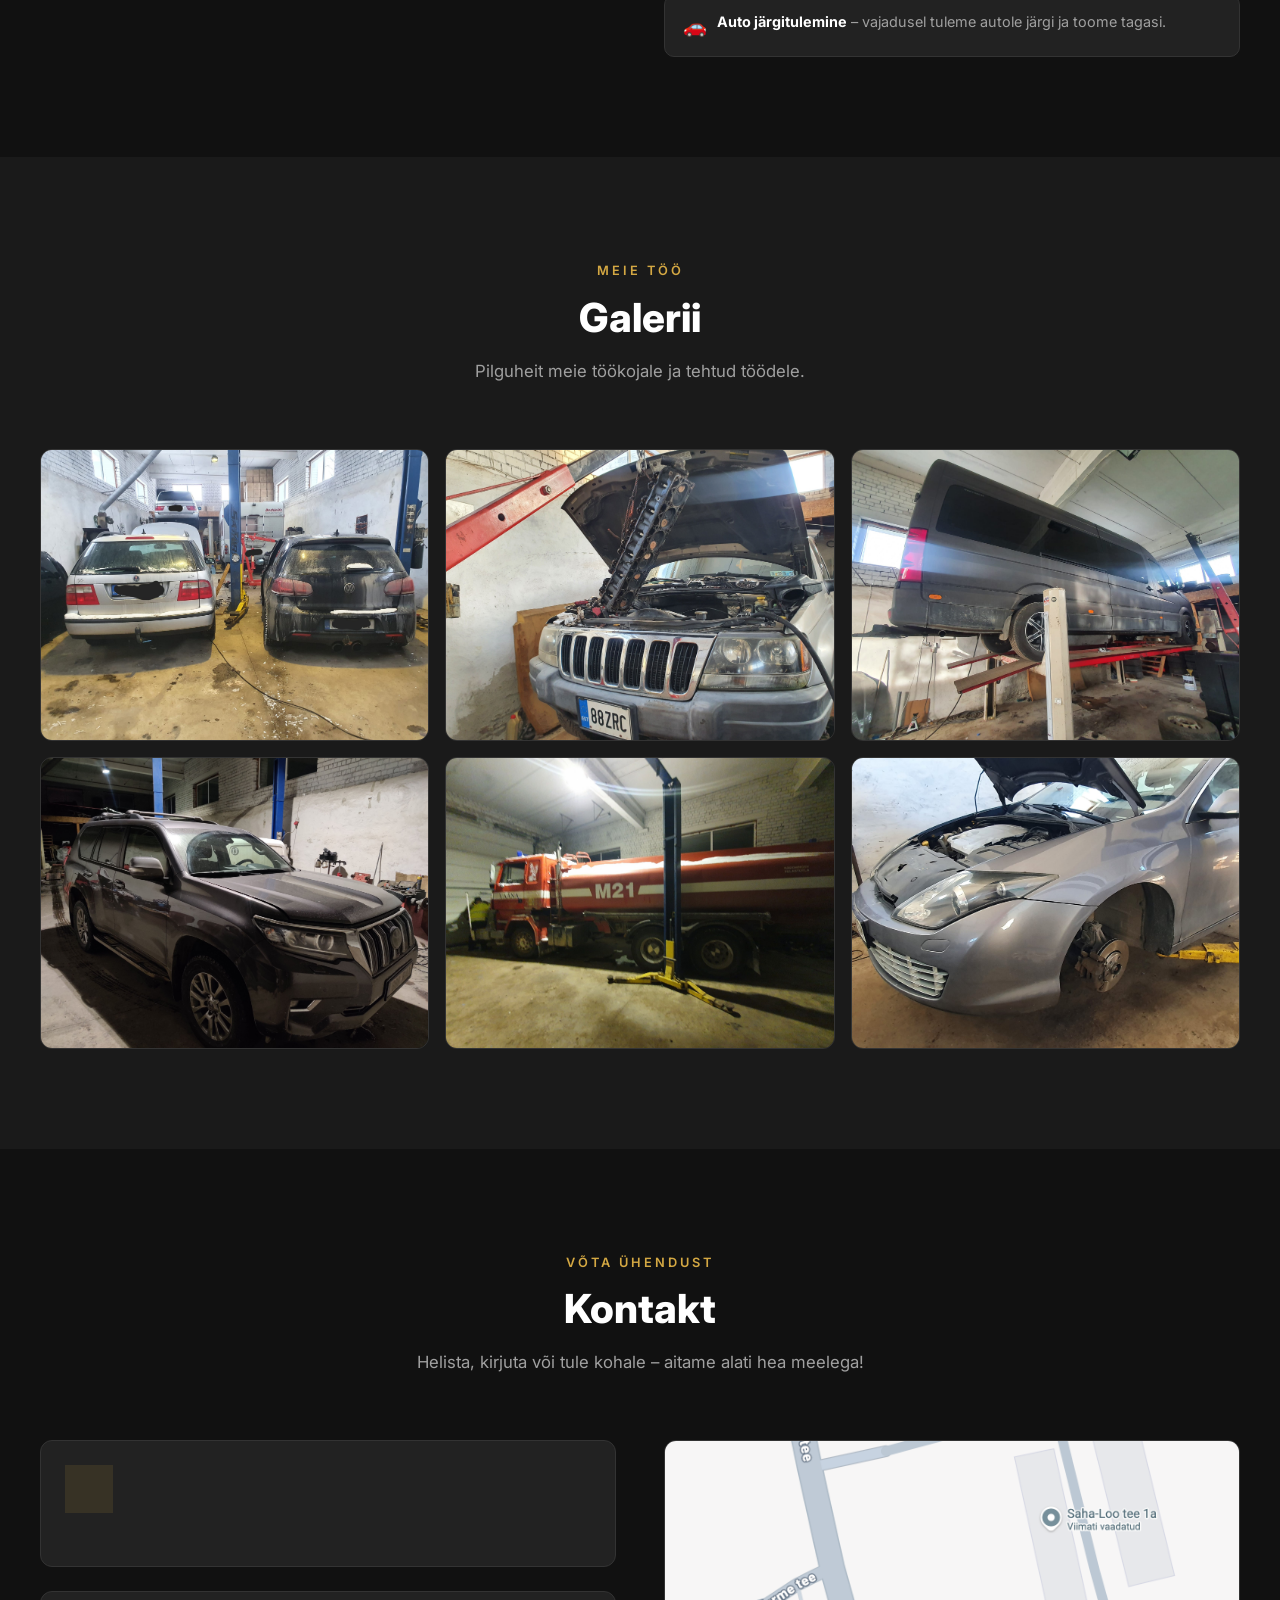
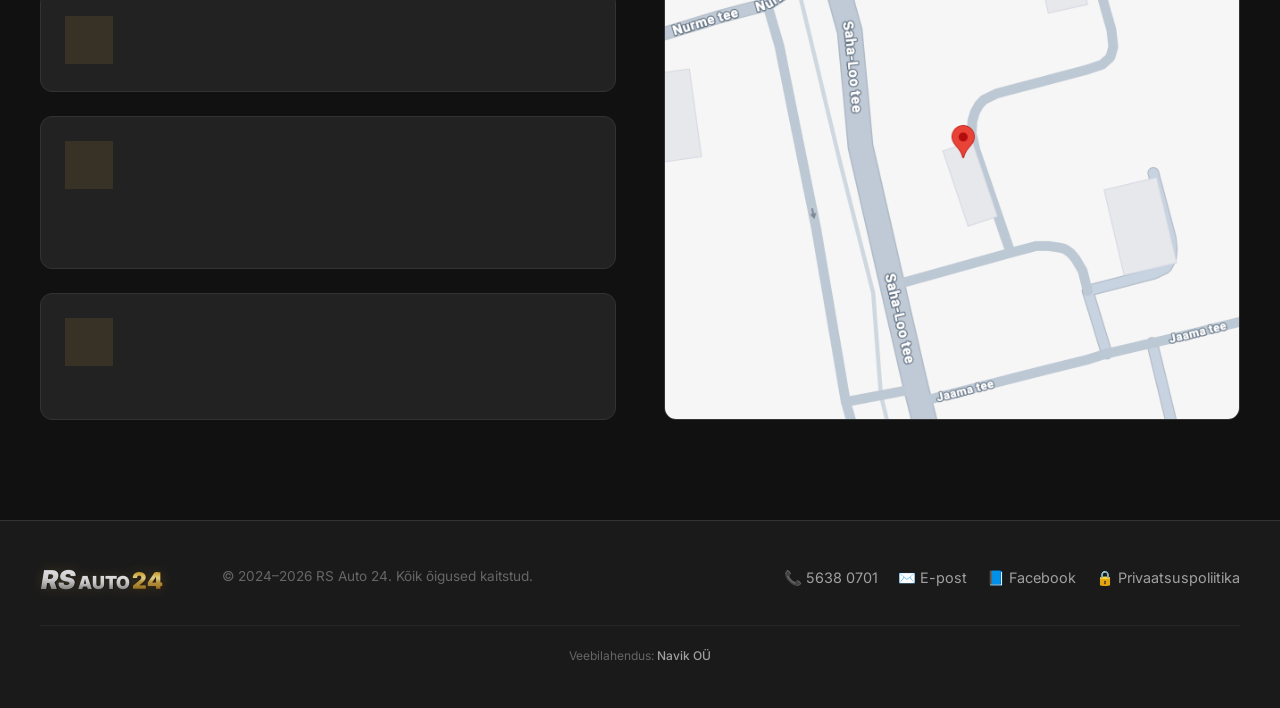
==== commit 6bcfb83c: "feat: comprehensive audit remediation (52→85+ score) P0 Critical: - robots.txt + sitemap.xml (3 lang" ====
--- a/index.html
+++ b/index.html
@@ -7,17 +7,59 @@
   <meta name="description" content="RS Auto 24 – professionaalne autohooldus, remont ja rehvivahetus Irus, Tallinna lähedal. Remonditööd al. 30€/h. Rehvivahetus al. 30€. Helista 5638 0701!">
   <meta name="keywords" content="autoremont, autohooldus, rehvivahetus, Iru, Tallinn, RS Auto 24, veakoodide lugemine, aku vahetus, ülevaatus">
   <meta name="robots" content="index, follow">
-  <link rel="canonical" href="https://rsauto24.ee">
+  <link rel="canonical" href="https://rsauto24.ee/">
+
+  <!-- Hreflang -->
+  <link rel="alternate" hreflang="et" href="https://rsauto24.ee/">
+  <link rel="alternate" hreflang="en" href="https://rsauto24.ee/en.html">
+  <link rel="alternate" hreflang="ru" href="https://rsauto24.ee/ru.html">
+  <link rel="alternate" hreflang="x-default" href="https://rsauto24.ee/">
+
+  <!-- Favicon -->
+  <link rel="icon" type="image/svg+xml" href="assets/favicon.svg">
+  <link rel="icon" type="image/png" sizes="32x32" href="assets/favicon-32.png">
 
   <!-- Open Graph -->
-  <meta property="og:title" content="RS Auto 24 – Autohooldus & Remont">
-  <meta property="og:description" content="Professionaalne autohooldus, remont ja rehvivahetus Irus. Helista 5638 0701!">
-  <meta property="og:image" content="assets/logo.jpg">
+  <meta property="og:title" content="RS Auto 24 – Autohooldus & Remont | Iru, Tallinn">
+  <meta property="og:description" content="Professionaalne autohooldus, remont ja rehvivahetus Irus, Tallinna lähedal. Remonditööd al. 30€/h. Helista 5638 0701!">
+  <meta property="og:image" content="https://rsauto24.ee/assets/logo.jpg">
+  <meta property="og:image:width" content="400">
+  <meta property="og:image:height" content="400">
+  <meta property="og:url" content="https://rsauto24.ee/">
   <meta property="og:type" content="website">
   <meta property="og:locale" content="et_EE">
+  <meta property="og:site_name" content="RS Auto 24">
+
+  <!-- Twitter Card -->
+  <meta name="twitter:card" content="summary">
+  <meta name="twitter:title" content="RS Auto 24 – Autohooldus & Remont">
+  <meta name="twitter:description" content="Professionaalne autohooldus, remont ja rehvivahetus Irus. Helista 5638 0701!">
+  <meta name="twitter:image" content="https://rsauto24.ee/assets/logo.jpg">
 
   <!-- Styles -->
   <link rel="stylesheet" href="styles.css">
+
+  <!-- Google Consent Mode v2 (default denied) -->
+  <script>
+    window.dataLayer = window.dataLayer || [];
+    function gtag(){dataLayer.push(arguments);}
+    gtag('consent', 'default', {
+      'ad_storage': 'denied',
+      'ad_user_data': 'denied',
+      'ad_personalization': 'denied',
+      'analytics_storage': 'denied',
+      'wait_for_update': 500
+    });
+  </script>
+
+  <!-- GA4 -->
+  <script async src="https://www.googletagmanager.com/gtag/js?id=G-XXXXXXXXXX"></script>
+  <script>
+    window.dataLayer = window.dataLayer || [];
+    function gtag(){dataLayer.push(arguments);}
+    gtag('js', new Date());
+    gtag('config', 'G-XXXXXXXXXX', { 'anonymize_ip': true });
+  </script>
 
   <!-- JSON-LD Schema -->
   <script type="application/ld+json">
@@ -56,6 +98,17 @@
 </head>
 <body>
 
+  <!-- ============ COOKIE BANNER ============ -->
+  <div id="cookieBanner" class="cookie-banner" role="dialog" aria-label="Küpsiste nõusolek" style="display:none;">
+    <div class="cookie-banner-inner">
+      <p>See veebileht kasutab küpsiseid, et pakkuda paremat kasutuskogemust ja analüüsida liiklust. <a href="privaatsuspoliitika.html">Privaatsuspoliitika</a></p>
+      <div class="cookie-banner-actions">
+        <button id="cookieAccept" class="btn btn-primary btn-sm">✅ Nõustun</button>
+        <button id="cookieReject" class="btn btn-secondary btn-sm">❌ Keeldun</button>
+      </div>
+    </div>
+  </div>
+
   <!-- ============ HEADER ============ -->
   <header class="header" id="top">
     <div class="header-inner">
@@ -90,6 +143,7 @@
     <!-- Animated glow ring -->
     <div class="hero-glow-ring"></div>
     <div class="hero-content">
+      <h1 class="sr-only">RS Auto 24 – Autohooldus ja Remont Irus</h1>
       <canvas id="heroLogoCanvas" class="hero-logo-canvas" aria-label="RS Auto 24"></canvas>
       <p class="hero-tagline">Autohooldus · Remont · Rehvivahetus</p>
       <p class="hero-subtitle">Usaldusväärne autotöökoda Irus, Tallinna lähedal. Teeme kõik tööd ausalt ja kiirelt – sõiduautodest kaubikuteni.</p>
@@ -354,10 +408,104 @@
         <a href="tel:+37256380701">📞 5638 0701</a>
         <a href="mailto:rsauto244@gmail.com">✉️ E-post</a>
         <a href="https://www.facebook.com/profile.php?id=100089255232353" target="_blank" rel="noopener noreferrer">📘 Facebook</a>
+        <a href="privaatsuspoliitika.html">🔒 Privaatsuspoliitika</a>
+      </div>
+      <div class="footer-credit">
+        <span>Veebilahendus: <a href="https://navik.ee/veeb/" target="_blank" rel="noopener">Navik OÜ</a></span>
       </div>
     </div>
   </footer>
 
   <script src="script.js"></script>
+
+  <!-- Cookie Consent Logic + MS Clarity (consent-gated) + GA4 Events -->
+  <script>
+    (function() {
+      var banner = document.getElementById('cookieBanner');
+      var acceptBtn = document.getElementById('cookieAccept');
+      var rejectBtn = document.getElementById('cookieReject');
+      var consent = localStorage.getItem('cookieConsent');
+
+      // Show banner if no choice made
+      if (!consent) {
+        banner.style.display = 'flex';
+      } else if (consent === 'accepted') {
+        activateTracking();
+      }
+
+      acceptBtn.addEventListener('click', function() {
+        localStorage.setItem('cookieConsent', 'accepted');
+        banner.style.display = 'none';
+        gtag('consent', 'update', {
+          'ad_storage': 'granted',
+          'ad_user_data': 'granted',
+          'ad_personalization': 'granted',
+          'analytics_storage': 'granted'
+        });
+        activateTracking();
+      });
+
+      rejectBtn.addEventListener('click', function() {
+        localStorage.setItem('cookieConsent', 'rejected');
+        banner.style.display = 'none';
+      });
+
+      function activateTracking() {
+        // MS Clarity (consent-gated)
+        if (!window._clarityLoaded) {
+          window._clarityLoaded = true;
+          (function(c,l,a,r,i,t,y){
+            c[a]=c[a]||function(){(c[a].q=c[a].q||[]).push(arguments)};
+            t=l.createElement(r);t.async=1;t.src="https://www.clarity.ms/tag/CLARITY_ID";
+            y=l.getElementsByTagName(r)[0];y.parentNode.insertBefore(t,y);
+          })(window,document,"clarity","script");
+        }
+      }
+
+      // GA4 Lead Events — click-to-call tracking
+      document.querySelectorAll('a[href^="tel:"]').forEach(function(link) {
+        link.addEventListener('click', function() {
+          if (typeof gtag === 'function') {
+            gtag('event', 'generate_lead', {
+              event_category: 'contact',
+              method: 'phone_call',
+              page_section: 'rs_auto_24'
+            });
+          }
+        });
+      });
+
+      // GA4 Lead Events — email click tracking
+      document.querySelectorAll('a[href^="mailto:"]').forEach(function(link) {
+        link.addEventListener('click', function() {
+          if (typeof gtag === 'function') {
+            gtag('event', 'generate_lead', {
+              event_category: 'contact',
+              method: 'email',
+              page_section: 'rs_auto_24'
+            });
+          }
+        });
+      });
+
+      // Scroll Depth Tracking
+      var scrollMilestones = [25, 50, 75, 100];
+      var firedMilestones = {};
+      window.addEventListener('scroll', function() {
+        var scrollPercent = Math.round((window.scrollY / (document.documentElement.scrollHeight - window.innerHeight)) * 100);
+        scrollMilestones.forEach(function(milestone) {
+          if (scrollPercent >= milestone && !firedMilestones[milestone]) {
+            firedMilestones[milestone] = true;
+            if (typeof gtag === 'function') {
+              gtag('event', 'scroll', {
+                event_category: 'engagement',
+                percent_scrolled: milestone
+              });
+            }
+          }
+        });
+      });
+    })();
+  </script>
 </body>
 </html>
--- a/styles.css
+++ b/styles.css
@@ -1182,3 +1182,157 @@
     perspective: none;
   }
 }
+
+/* ============================================
+   Cookie Banner
+   ============================================ */
+.cookie-banner {
+  position: fixed;
+  bottom: 0;
+  left: 0;
+  right: 0;
+  z-index: 9999;
+  display: flex;
+  justify-content: center;
+  padding: 16px;
+  background: rgba(17, 17, 17, 0.92);
+  backdrop-filter: blur(20px);
+  -webkit-backdrop-filter: blur(20px);
+  border-top: 1px solid rgba(212, 168, 67, 0.2);
+  animation: cookieSlideUp 0.5s ease;
+}
+
+@keyframes cookieSlideUp {
+  from { transform: translateY(100%); opacity: 0; }
+  to   { transform: translateY(0); opacity: 1; }
+}
+
+.cookie-banner-inner {
+  max-width: var(--max-width);
+  display: flex;
+  align-items: center;
+  gap: 24px;
+  flex-wrap: wrap;
+}
+
+.cookie-banner-inner p {
+  font-size: 0.9rem;
+  color: var(--text-secondary);
+  flex: 1;
+  min-width: 250px;
+}
+
+.cookie-banner-inner p a {
+  color: var(--gold);
+  text-decoration: underline;
+}
+
+.cookie-banner-actions {
+  display: flex;
+  gap: 10px;
+  flex-shrink: 0;
+}
+
+.btn-sm {
+  padding: 10px 20px;
+  font-size: 0.85rem;
+}
+
+/* ============================================
+   SR-Only (Screen Reader Only)
+   ============================================ */
+.sr-only {
+  position: absolute;
+  width: 1px;
+  height: 1px;
+  padding: 0;
+  margin: -1px;
+  overflow: hidden;
+  clip: rect(0, 0, 0, 0);
+  white-space: nowrap;
+  border: 0;
+}
+
+/* ============================================
+   Footer Credit
+   ============================================ */
+.footer-credit {
+  width: 100%;
+  text-align: center;
+  padding-top: 16px;
+  margin-top: 16px;
+  border-top: 1px solid rgba(255, 255, 255, 0.05);
+}
+
+.footer-credit span {
+  font-size: 0.75rem;
+  color: var(--text-muted);
+}
+
+.footer-credit a {
+  color: var(--text-secondary);
+  font-weight: 500;
+}
+
+.footer-credit a:hover {
+  color: var(--gold);
+}
+
+/* ============================================
+   Privacy Policy Page
+   ============================================ */
+.privacy-page {
+  padding-top: calc(var(--header-height) + 60px);
+}
+
+.privacy-page h1 {
+  font-size: 2rem;
+  font-weight: 800;
+  color: var(--white);
+  margin-bottom: 8px;
+}
+
+.privacy-page h2 {
+  font-size: 1.25rem;
+  font-weight: 700;
+  color: var(--gold);
+  margin-top: 40px;
+  margin-bottom: 12px;
+}
+
+.privacy-page p,
+.privacy-page li {
+  font-size: 0.95rem;
+  color: var(--text-secondary);
+  line-height: 1.7;
+  margin-bottom: 8px;
+}
+
+.privacy-page ul {
+  list-style: disc;
+  padding-left: 24px;
+  margin-bottom: 16px;
+}
+
+.privacy-updated {
+  color: var(--text-muted);
+  font-size: 0.85rem;
+  margin-bottom: 32px;
+}
+
+.privacy-footer {
+  margin-top: 48px;
+  padding-top: 24px;
+  border-top: 1px solid var(--border);
+}
+
+@media (max-width: 640px) {
+  .cookie-banner-inner {
+    flex-direction: column;
+    text-align: center;
+  }
+
+  .cookie-banner-actions {
+    justify-content: center;
+  }
+}
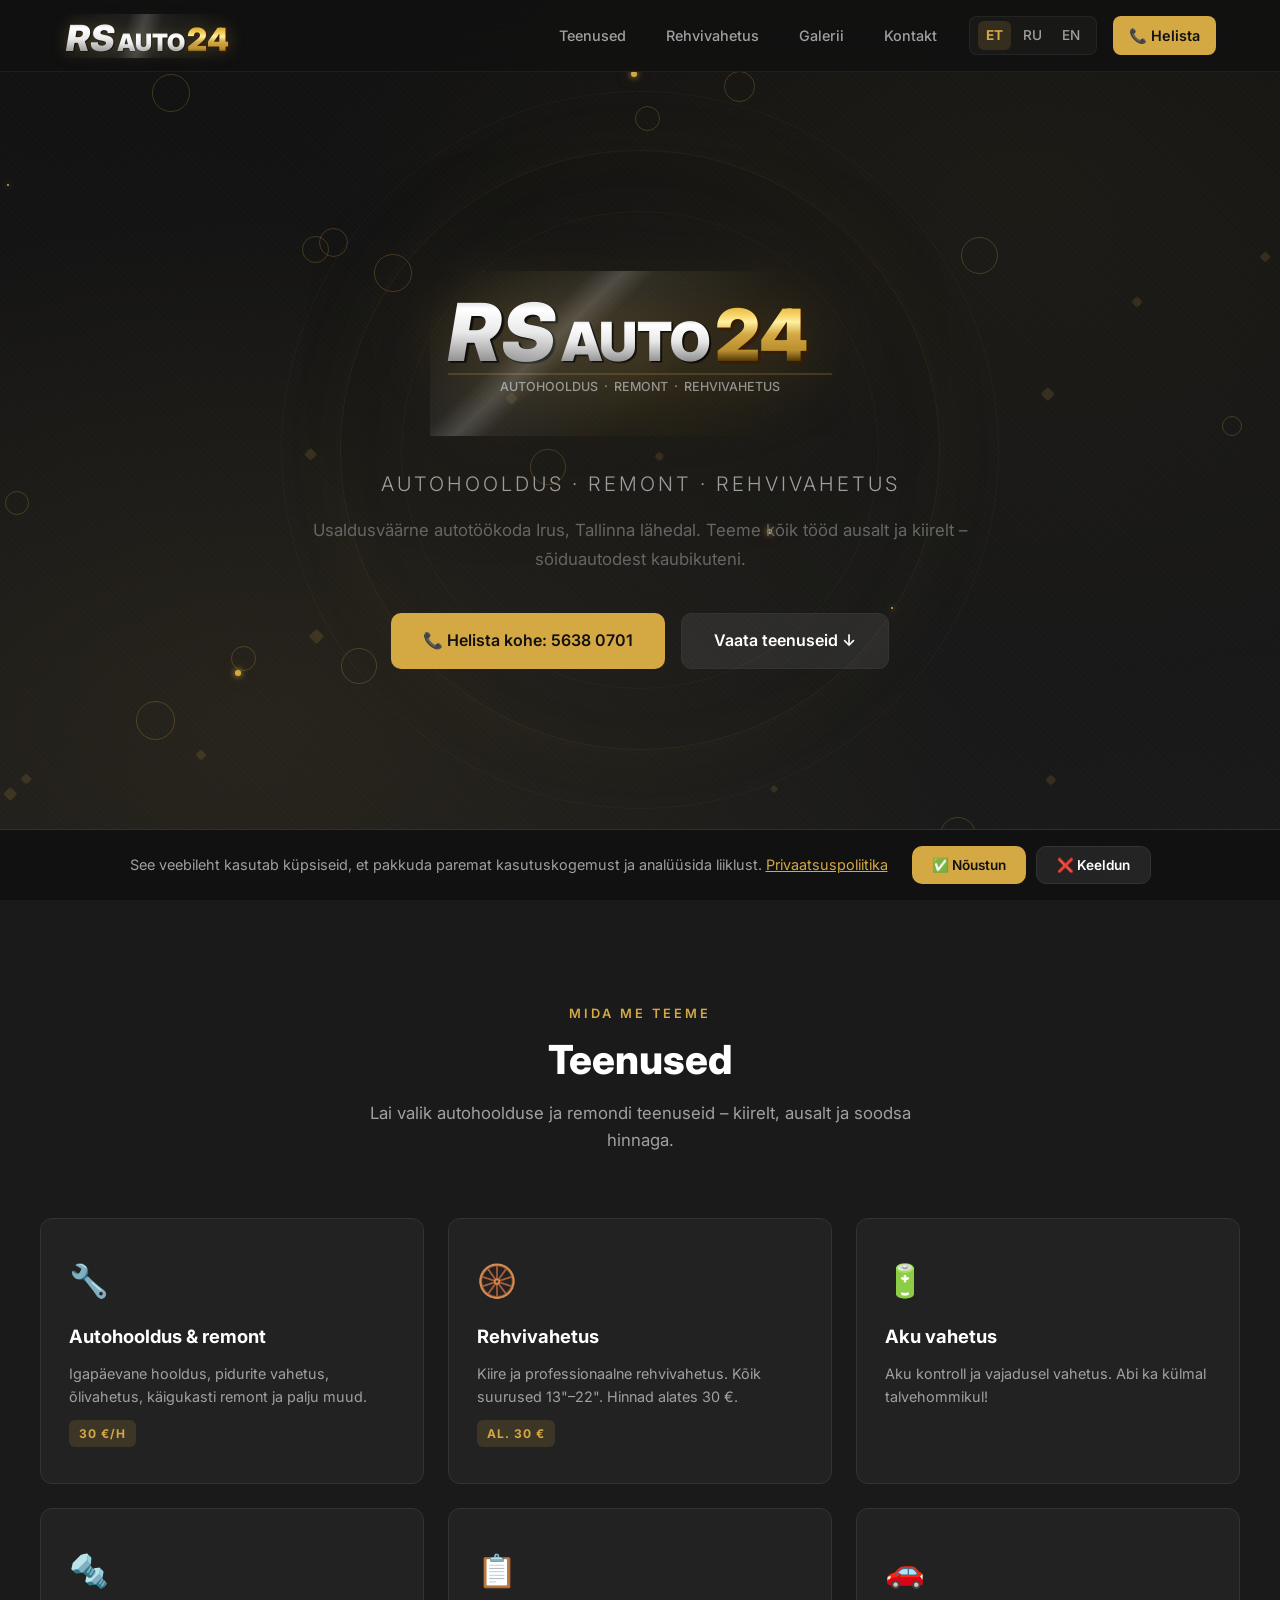
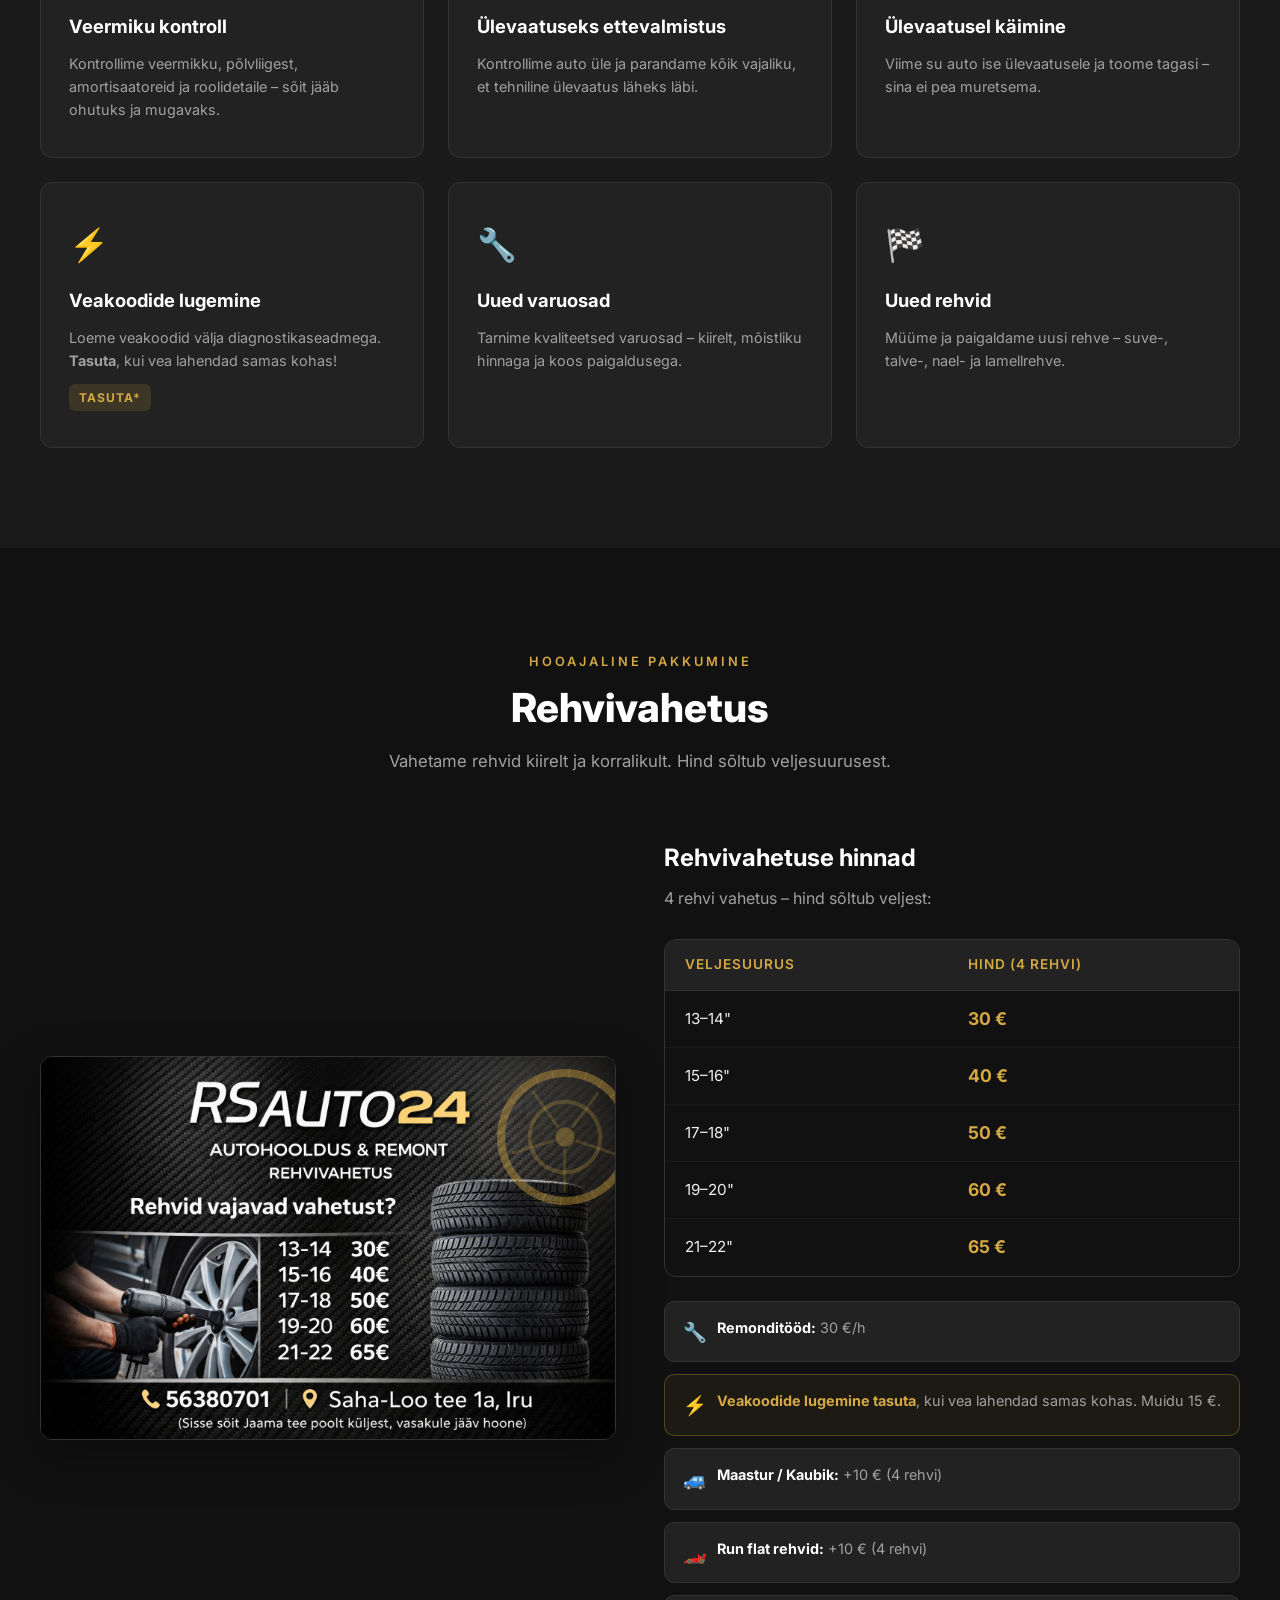
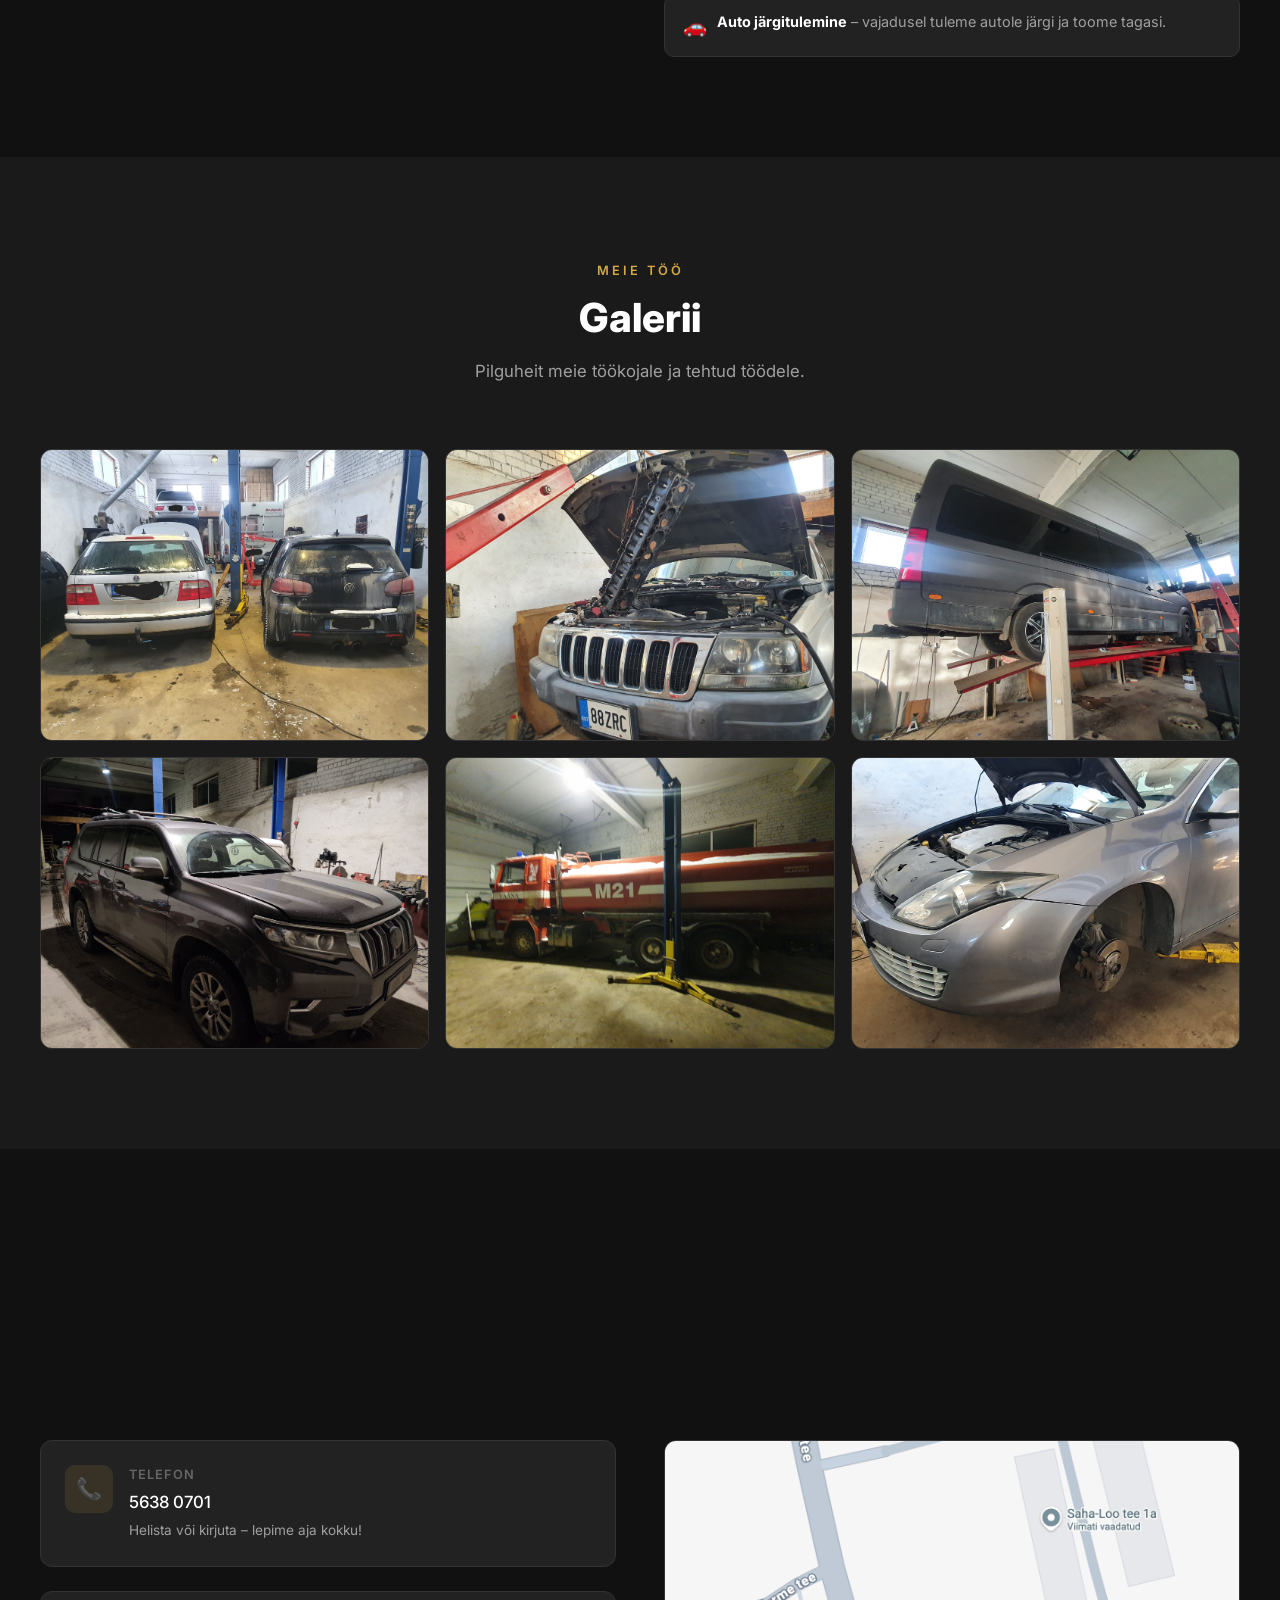
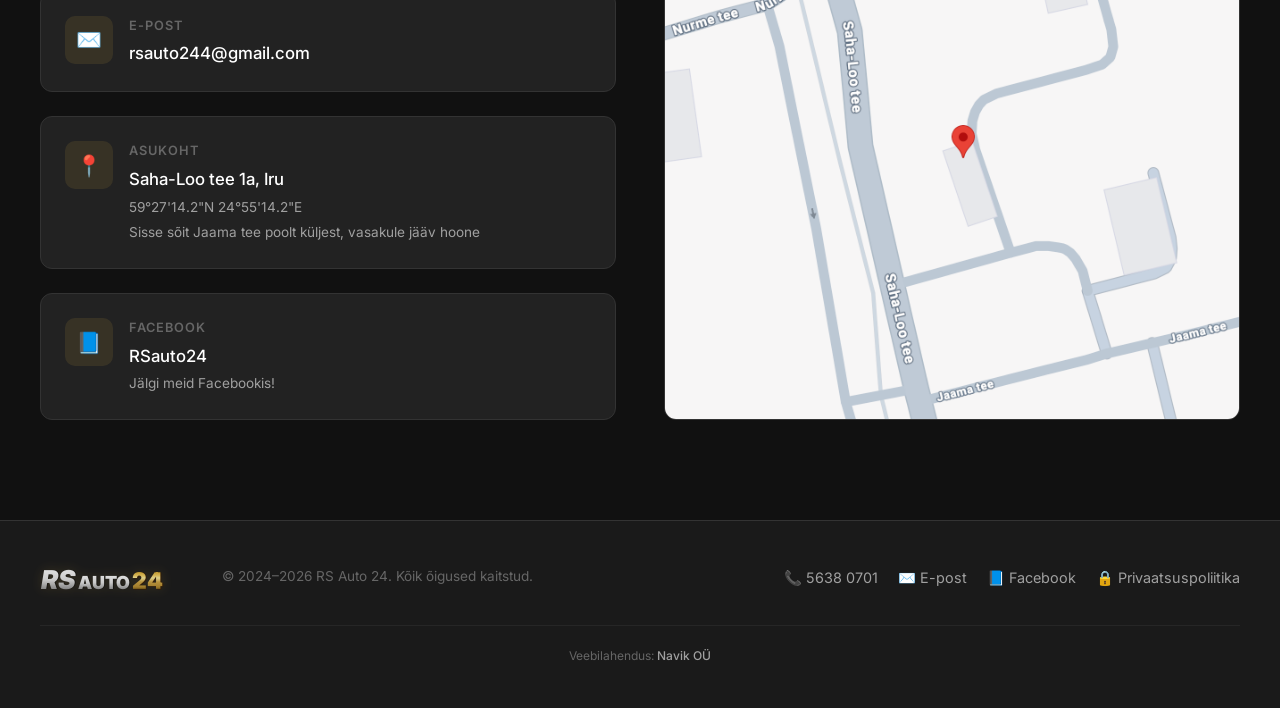
==== commit 7b753856: "fix: cache busting v2.2 + cache-policy 1h - styles.css?v=2.2 ja script.js?v=2.2 kõigis 4 HTML failis" ====
--- a/index.html
+++ b/index.html
@@ -37,7 +37,7 @@
   <meta name="twitter:image" content="https://rsauto24.ee/assets/logo.jpg">
 
   <!-- Styles -->
-  <link rel="stylesheet" href="styles.css">
+  <link rel="stylesheet" href="styles.css?v=2.2">
 
   <!-- Google Consent Mode v2 (default denied) -->
   <script>
@@ -416,7 +416,7 @@
     </div>
   </footer>
 
-  <script src="script.js"></script>
+  <script src="script.js?v=2.2"></script>
 
   <!-- Cookie Consent Logic + MS Clarity (consent-gated) + GA4 Events -->
   <script>
--- a/styles.css
+++ b/styles.css
@@ -825,17 +825,20 @@
 
   .nav-links {
     display: none;
-    position: fixed;
+    position: absolute;
     top: var(--header-height);
     left: 0;
-    right: 0;
-    bottom: 0;
-    background: rgba(17, 17, 17, 0.98);
-    backdrop-filter: blur(20px);
+    width: 100%;
+    height: calc(100vh - var(--header-height));
+    height: calc(100dvh - var(--header-height));
+    background: var(--bg-primary);
+    backdrop-filter: none;
+    -webkit-backdrop-filter: none;
     flex-direction: column;
     padding: 32px 24px;
     gap: 4px;
-    z-index: 999;
+    overflow-y: auto;
+    -webkit-overflow-scrolling: touch;
   }
 
   .nav-links.open {
